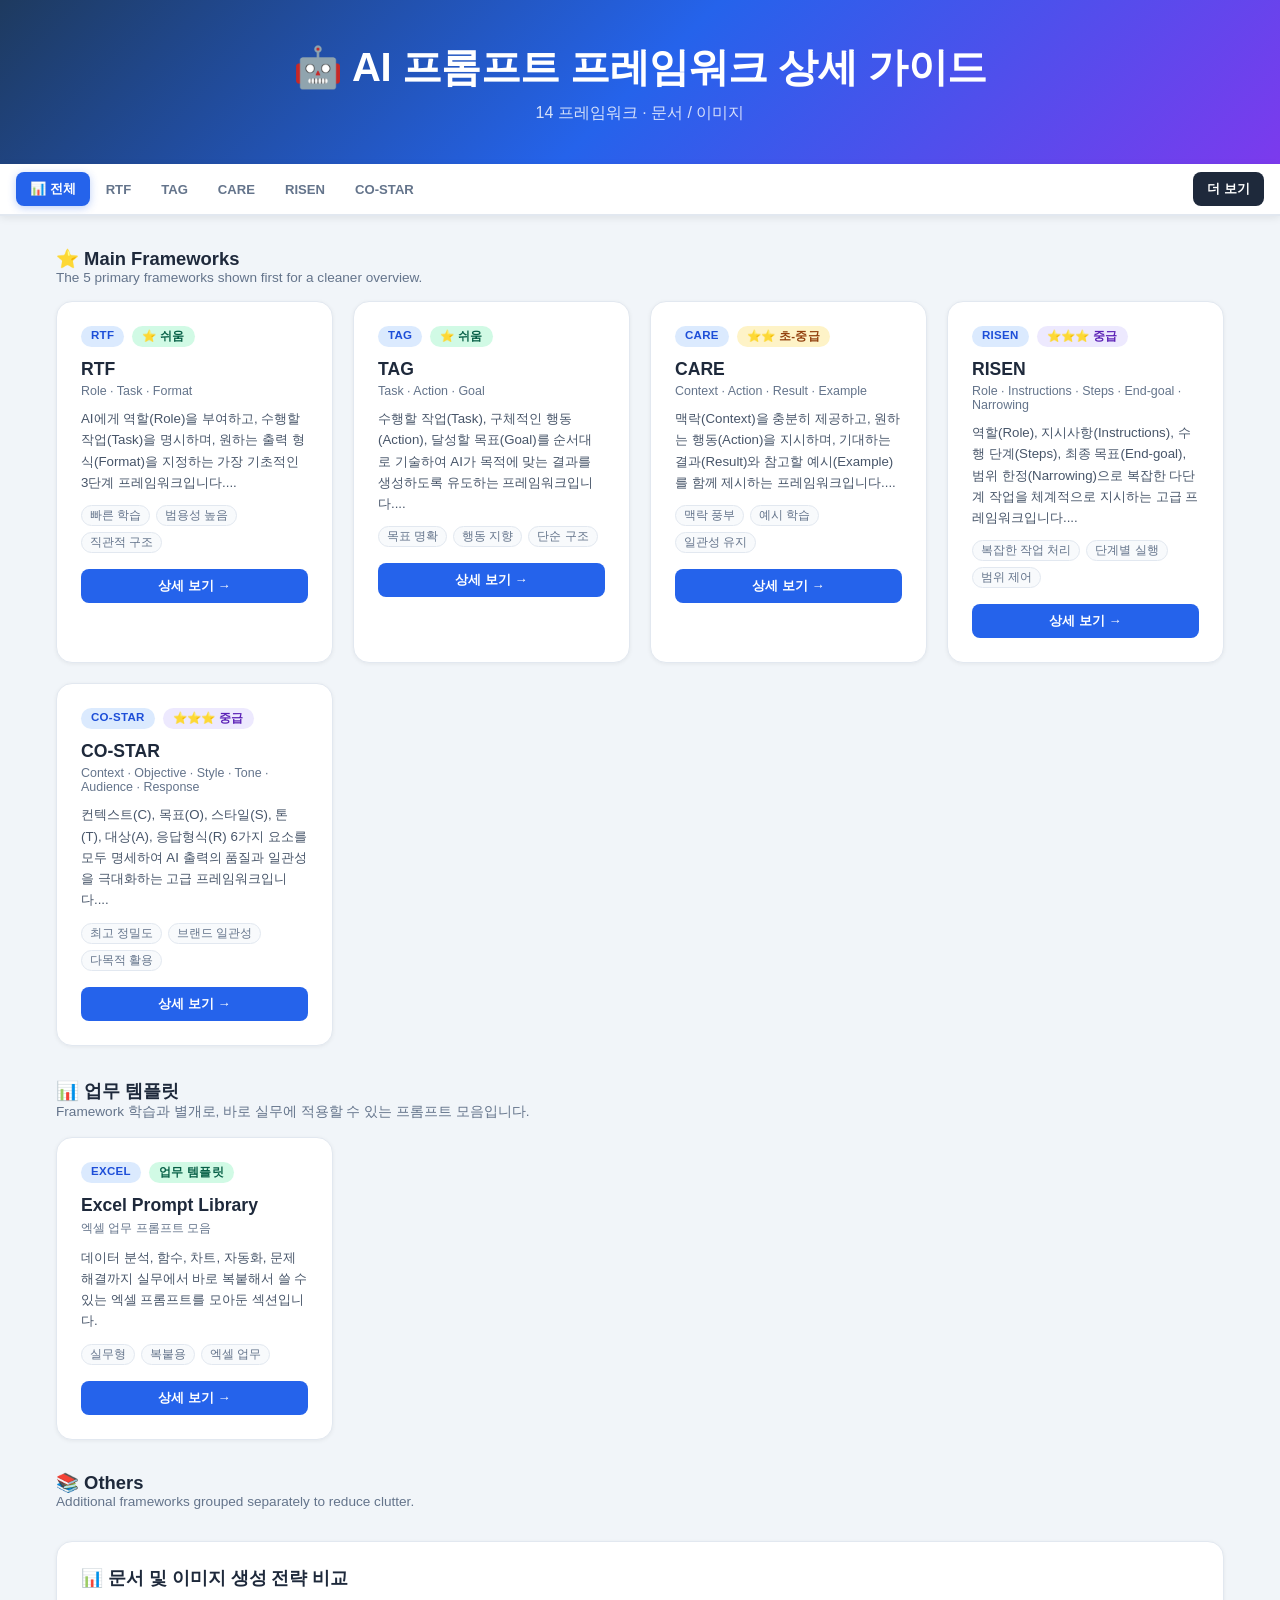
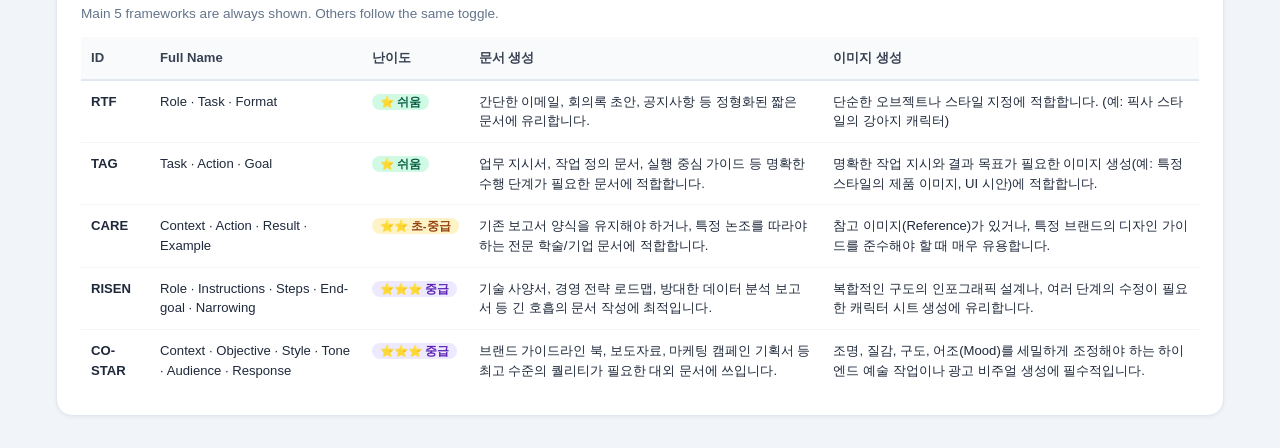
==== index.html @ 40a961da "Tried copy, didn't look good" ====
<!DOCTYPE html>
<html lang="ko">
<head>
<meta charset="UTF-8">
<meta name="viewport" content="width=device-width, initial-scale=1.0">
<title>AI Prompt Framework Guide — 14 Frameworks Complete Offline Guide</title>
<style>
*{box-sizing:border-box;margin:0;padding:0}
body{font-family:-apple-system,BlinkMacSystemFont,'Segoe UI',sans-serif;background:#f1f5f9;color:#1e293b;min-height:100vh}
.header{background:linear-gradient(135deg,#1e3a5f 0%,#2563eb 50%,#7c3aed 100%);color:#fff;padding:40px 24px;text-align:center}
.header h1{font-size:clamp(1.5rem,4vw,2.5rem);font-weight:800;letter-spacing:-0.5px}
.header p{color:rgba(255,255,255,0.8);margin-top:8px;font-size:1rem}
.nav{background:#fff;border-bottom:2px solid #e2e8f0;padding:0 16px;overflow-x:auto;white-space:nowrap;position:sticky;top:0;z-index:100;box-shadow:0 2px 8px rgba(0,0,0,0.08)}
.nav::-webkit-scrollbar{height:4px}.nav::-webkit-scrollbar-track{background:#f1f5f9}.nav::-webkit-scrollbar-thumb{background:#cbd5e1;border-radius:2px}
.nav-inner{
  display:flex;
  align-items:center;
  justify-content:space-between;
  gap:12px;
  padding:8px 0;
  min-width:max-content;
}

.nav-tabs-left{
  display:inline-flex;
  gap:2px;
  align-items:center;
}

.nav-toggle-btn{
  padding:8px 14px;
  border:none;
  background:#1e293b;
  color:#fff;
  border-radius:8px;
  font-size:0.82rem;
  font-weight:700;
  cursor:pointer;
  transition:all 0.2s;
  white-space:nowrap;
  flex-shrink:0;
}

.nav-toggle-btn:hover{
  background:#334155;
}
.tab-btn{padding:8px 14px;border:none;background:none;cursor:pointer;font-size:0.82rem;font-weight:600;color:#64748b;border-radius:8px;transition:all 0.2s;white-space:nowrap}
.tab-btn:hover{background:#f1f5f9;color:#1e293b}
.tab-btn.active{background:#2563eb;color:#fff;box-shadow:0 2px 8px rgba(37,99,235,0.3)}
.main{max-width:1200px;margin:0 auto;padding:32px 16px}

/* Overview Grid */
.overview-grid{display:grid;grid-template-columns:repeat(auto-fill,minmax(260px,1fr));gap:20px}
.fw-card{background:#fff;border-radius:16px;padding:24px;box-shadow:0 1px 4px rgba(0,0,0,0.06);border:1px solid #e2e8f0;transition:all 0.2s}
.fw-card:hover{transform:translateY(-3px);box-shadow:0 8px 24px rgba(0,0,0,0.12);border-color:#2563eb}
.fw-card .badge-row{display:flex;gap:8px;margin-bottom:12px;flex-wrap:wrap}
.badge{padding:3px 10px;border-radius:20px;font-size:0.72rem;font-weight:700;letter-spacing:0.3px}
.badge-id{background:#dbeafe;color:#1d4ed8}
.badge-easy{background:#d1fae5;color:#065f46}
.badge-medium{background:#fef3c7;color:#92400e}
.badge-intermediate{background:#ede9fe;color:#5b21b6}
.badge-advanced{background:#fee2e2;color:#991b1b}
.fw-card h3{font-size:1.1rem;font-weight:700;color:#1e293b;margin-bottom:4px}
.fw-card .fullname{font-size:0.78rem;color:#64748b;margin-bottom:10px}
.fw-card p{font-size:0.83rem;color:#475569;line-height:1.6}
.fw-card .strengths{display:flex;gap:6px;flex-wrap:wrap;margin-top:12px}
.strength-tag{padding:2px 8px;background:#f8fafc;border:1px solid #e2e8f0;border-radius:12px;font-size:0.72rem;color:#64748b}
.fw-card .view-btn{margin-top:16px;width:100%;padding:8px;background:#2563eb;color:#fff;border:none;border-radius:8px;font-weight:600;font-size:0.82rem;cursor:pointer;transition:background 0.2s}
.fw-card .view-btn:hover{background:#1d4ed8}


.content-section{display:none}
.content-section.visible{display:block;animation:fadeIn 0.3s ease}
@keyframes fadeIn{from{opacity:0;transform:translateY(8px)}to{opacity:1;transform:translateY(0)}}

.card-grid{display:grid;grid-template-columns:1fr 1fr;gap:20px}
@media(max-width:700px){.card-grid{grid-template-columns:1fr}}

.content-card{background:#fff;border-radius:14px;padding:24px;box-shadow:0 1px 4px rgba(0,0,0,0.06);border:1px solid #e2e8f0}
.content-card h4{font-size:0.78rem;font-weight:700;text-transform:uppercase;letter-spacing:0.8px;color:#94a3b8;margin-bottom:12px}
.prompt-box{background:#0f172a;color:#e2e8f0;border-radius:10px;padding:16px;font-family:'Courier New',monospace;font-size:0.8rem;line-height:1.7;white-space:pre-wrap;word-break:break-word}
.result-box{background:#f8fafc;border:1px solid #e2e8f0;border-radius:10px;padding:16px;font-size:0.85rem;line-height:1.7;color:#475569;white-space:pre-wrap;word-break:break-word;min-height:120px}
.img-wrap{border-radius:12px;overflow:hidden;background:#f1f5f9;border:1px solid #e2e8f0}
.img-wrap img{width:100%;height:280px;object-fit:cover;display:block}
.img-desc{padding:14px;background:#faf5ff;border-top:1px solid #ede9fe;font-size:0.82rem;color:#5b21b6;line-height:1.6;font-style:italic}

.back-btn{padding:10px 20px;background:#f1f5f9;border:1px solid #e2e8f0;border-radius:8px;font-weight:600;font-size:0.85rem;cursor:pointer;color:#475569;margin-bottom:20px;transition:all 0.2s}
.back-btn:hover{background:#e2e8f0;color:#1e293b}

.prompt-guide{
  margin-bottom:16px;
  display:grid;
  gap:10px;
}

.guide-item{
  border-radius:12px;
  padding:12px 14px;
  border:1px solid #e2e8f0;
  background:#f8fafc;
}

.guide-label{
  display:block;
  font-size:0.72rem;
  font-weight:800;
  letter-spacing:0.4px;
  text-transform:uppercase;
  margin-bottom:6px;
  color:#64748b;
}

.guide-text{
  font-size:0.84rem;
  line-height:1.65;
  color:#334155;
}

.guide-item.use-when{
  background:#f0fdf4;
  border-color:#bbf7d0;
}

.guide-item.use-when .guide-label{
  color:#15803d;
}

.guide-item.quick-example{
  background:#eff6ff;
  border-color:#bfdbfe;
}

.guide-item.quick-example .guide-label{
  color:#1d4ed8;
}

.quick-example-text{
  font-weight:600;
}

/* Comparison Table */
.comparison-table{background:#fff;border-radius:16px;padding:24px;box-shadow:0 1px 4px rgba(0,0,0,0.06);border:1px solid #e2e8f0;overflow-x:auto}
table{width:100%;border-collapse:collapse;font-size:0.82rem}
th{background:#f8fafc;padding:12px 10px;text-align:left;font-weight:700;color:#374151;border-bottom:2px solid #e2e8f0;white-space:nowrap}
td{padding:11px 10px;border-bottom:1px solid #f1f5f9;vertical-align:top;line-height:1.5}
tr:last-child td{border-bottom:none}
tr:hover td{background:#f8fafc}
.diff-badge{padding:2px 8px;border-radius:12px;font-size:0.72rem;font-weight:600;white-space:nowrap}

.section-block{margin-bottom:32px}
.section-head{display:flex;align-items:center;justify-content:space-between;gap:12px;margin-bottom:16px;flex-wrap:wrap}
.section-head h3{font-size:1.15rem;font-weight:800;color:#1e293b}
.section-head p{font-size:0.85rem;color:#64748b}


.collapsible{
  display:none;
}
.collapsible.visible{
  display:block;
  animation:fadeIn 0.3s ease;
}

.detail-hero{
  background:#fff;
  border:1px solid #e2e8f0;
  border-radius:20px;
  padding:28px 28px 22px;
  box-shadow:0 1px 4px rgba(0,0,0,0.06);
  margin-bottom:20px;
}

.detail-top{
  display:flex;
  align-items:flex-start;
  gap:16px;
  margin-bottom:18px;
}

.detail-icon{
  width:48px;
  height:48px;
  border-radius:14px;
  background:linear-gradient(135deg,#2563eb,#7c3aed);
  display:flex;
  align-items:center;
  justify-content:center;
  color:#fff;
  font-size:1.5rem;
  font-weight:800;
  flex-shrink:0;
}

.detail-title-wrap h2{
  font-size:1.15rem;
  font-weight:800;
  color:#0f172a;
  margin:0;
}

.detail-subtitle{
  margin-top:4px;
  color:#64748b;
  font-size:0.95rem;
}

.strategy-grid{
  display:grid;
  grid-template-columns:1fr 1fr;
  gap:22px;
}

@media (max-width: 800px){
  .strategy-grid{
    grid-template-columns:1fr;
  }
}


.strategy-switch{
  display:grid;
  grid-template-columns:1fr 1fr;
  gap:20px;
  margin-bottom:24px;
}

@media (max-width: 800px){
  .strategy-switch{
    grid-template-columns:1fr;
  }
}

.strategy-tab{
  border:none;
  border-radius:18px;
  padding:22px 24px;
  text-align:left;
  cursor:pointer;
  transition:all 0.22s ease;
  border:1px solid transparent;
  background:#fff;
  box-shadow:0 1px 4px rgba(0,0,0,0.06);
}

.strategy-tab:hover{
  transform:translateY(-2px);
  box-shadow:0 8px 24px rgba(0,0,0,0.10);
}

.strategy-tab.doc{
  background:#eff6ff;
  border-color:#bfdbfe;
}

.strategy-tab.img{
  background:#faf5ff;
  border-color:#e9d5ff;
}

.strategy-tab.active.doc{
  background:#dbeafe;
  border-color:#60a5fa;
  box-shadow:0 8px 24px rgba(37,99,235,0.18);
}

.strategy-tab.active.img{
  background:#f3e8ff;
  border-color:#c084fc;
  box-shadow:0 8px 24px rgba(124,58,237,0.18);
}

.strategy-tab-head{
  display:flex;
  align-items:center;
  gap:10px;
  font-size:1.05rem;
  font-weight:800;
  margin-bottom:8px;
}

.strategy-tab.doc .strategy-tab-head{
  color:#1d4ed8;
}

.strategy-tab.img .strategy-tab-head{
  color:#7c3aed;
}

.strategy-tab-body{
  font-size:0.92rem;
  line-height:1.7;
}

.strategy-tab.doc .strategy-tab-body{
  color:#2563eb;
}

.strategy-tab.img .strategy-tab-body{
  color:#9333ea;
}

/*excel-css*/
.excel-category-bar{
  display:flex;
  flex-wrap:wrap;
  gap:10px;
  margin-bottom:24px;
}

.excel-cat-btn{
  padding:10px 16px;
  border:1px solid #e2e8f0;
  background:#fff;
  color:#475569;
  border-radius:10px;
  font-weight:700;
  font-size:0.84rem;
  cursor:pointer;
  transition:all 0.2s;
}

.excel-cat-btn:hover{
  background:#f8fafc;
  color:#1e293b;
}

.excel-cat-btn.active{
  background:#2563eb;
  border-color:#2563eb;
  color:#fff;
  box-shadow:0 2px 8px rgba(37,99,235,0.25);
}

.excel-prompt-grid{
  display:grid;
  gap:20px;
}

.excel-prompt-card{
  background:#fff;
  border:1px solid #e2e8f0;
  border-radius:16px;
  padding:24px;
  box-shadow:0 1px 4px rgba(0,0,0,0.06);
}

.excel-prompt-head{
  margin-bottom:16px;
}

.excel-prompt-head h4{
  font-size:1rem;
  font-weight:800;
  color:#1e293b;
  margin:0;
}

/*copy*/
/* COPY BOX WRAPPER */
.copy-box {
  position: relative;
  background: #0f172a;
  color: #e2e8f0;
  border-radius: 10px;
  padding: 14px;
  margin-top: 6px;
  font-size: 13px;
  line-height: 1.5;
}

/* TEXT */
.copy-box pre {
  margin: 0;
  white-space: pre-wrap;
  word-break: break-word;
  font-family: 'Consolas', monospace;
}

/* BUTTON */
.copy-btn {
  position: absolute;
  top: 8px;
  right: 8px;
  background: transparent;
  border: none;
  cursor: pointer;
  padding: 4px;
}

/* ICON */
.copy-icon {
  width: 18px;
  height: 18px;
  fill: #94a3b8;
  transition: all 0.2s ease;
}

.copy-btn:hover .copy-icon {
  fill: #2563eb;
  transform: scale(1.1);
}
</style>
</head>
<body>

<div class="header">
  <h1>🤖 AI 프롬프트 프레임워크 상세 가이드</h1>
  <p>14 프레임워크 · 문서 / 이미지</p>
</div>

<nav class="nav">
  <div class="nav-inner" id="nav-tabs"></div>
</nav>

<main class="main" id="main-content"></main>

<script>
// ✅ COPY FUNCTION
function copyText(elementId, btn){
  const text = document.getElementById(elementId).innerText;

  navigator.clipboard.writeText(text).then(()=>{
    btn.innerHTML = '✓';

    setTimeout(()=>{
      btn.innerHTML = copyIconSVG();
    }, 1000);
  });
}

// ✅ ICON (reusable)
function copyIconSVG(){
  return `
    <svg viewBox="0 0 24 24" class="copy-icon">
      <path d="M16 1H4C2.9 1 2 1.9 2 3V15H4V3H16V1ZM19 5H8C6.9 5 6 5.9 6 7V21C6 22.1 6.9 23 8 23H19C20.1 23 21 22.1 21 21V7C21 5.9 20.1 5 19 5ZM19 21H8V7H19V21Z"/>
    </svg>
  `;
}

// ✅ COPY BOX WRAPPER (IMPORTANT)
function copyBox(id, text){
  return `
    <div class="copy-box">
      <pre id="${id}">${text}</pre>
      <button class="copy-btn" onclick="copyText('${id}', this)">
        ${copyIconSVG()}
      </button>
    </div>
  `;
}



const FW = [{
  id:"RTF",
  name:"RTF",
  fullName:"Role \u00b7 Task \u00b7 Format",
  difficulty:"easy",
  diffLabel:"\u2b50 쉬움",
  category:"\uae30\ubcf8 \uad6c\uc870\ud615",
  focus:"\uc5ed\ud560\u00b7\uc791\uc5c5\u00b7\ucd9c\ub825\ud615\uc2dd \uba85\ud655\ud654",
  strengths:["\ube60\ub978 \ud559\uc2b5", "\ubc94\uc6a9\uc131 \ub192\uc74c", "\uc9c1\uad00\uc801 \uad6c\uc870"],
  desc:"AI\uc5d0\uac8c \uc5ed\ud560(Role)\uc744 \ubd80\uc5ec\ud558\uace0, \uc218\ud589\ud560 \uc791\uc5c5(Task)\uc744 \uba85\uc2dc\ud558\uba70, \uc6d0\ud558\ub294 \ucd9c\ub825 \ud615\uc2dd(Format)\uc744 \uc9c0\uc815\ud558\ub294 \uac00\uc7a5 \uae30\ucd08\uc801\uc778 3\ub2e8\uacc4 \ud504\ub808\uc784\uc6cc\ud06c\uc785\ub2c8\ub2e4.",
  docUseWhen:"AI에게 역할, 작업, 결과 형식을 명확히 요청할 때",
  docQuickExample:"“마케팅 담당자 역할로 이 내용을 보고서 형식으로 정리해줘”",
  imgUseWhen:"이미지 스타일, 역할, 결과 형태를 명확하게 지정하고 싶을 때",
  imgQuickExample:"“광고 디자이너 역할로, 따뜻한 톤의 친환경 제품 광고 이미지를 만들어줘”",
  docPrompt:"[Role] \ub2f9\uc2e0\uc740 10\ub144 \uacbd\ub825\uc758 \uc2dc\ub2c8\uc5b4 \uce74\ud53c\ub77c\uc774\ud130\uc785\ub2c8\ub2e4.\n[Task] 20-30\ub300\ub97c \ud0c0\uac9f\uc73c\ub85c \ud55c \uce5c\ud658\uacbd \ud140\ube14\ub7ec \uad11\uace0 \uce74\ud53c\ub97c \uc791\uc131\ud558\uc138\uc694.\n[Format]\n- \ud5e4\ub4dc\ub77c\uc778: 1\uc904 (20\uc790 \uc774\ub0b4)\n- \uc11c\ube0c\uce74\ud53c: 2\uc904\n- \ud574\uc2dc\ud0dc\uadf8: 5\uac1c",
  docResult:"\ud5e4\ub4dc\ub77c\uc778: \uc9c0\uad6c\ub97c \ub2f4\uc740 \ud55c \ubaa8\uae08\n\uc11c\ube0c\uce74\ud53c: \ub9e4\uc77c \uc4f0\ub294 \ud140\ube14\ub7ec \ud558\ub098\ub85c \ud558\ub8e8 500ml\uc758 \ud50c\ub77c\uc2a4\ud2f1\uc744 \uc904\uc774\uc138\uc694. \uc791\uc740 \uc120\ud0dd\uc774 \uc9c0\uad6c\ub97c \ubc14\uafc9\ub2c8\ub2e4.\n\ud574\uc2dc\ud0dc\uadf8: #\uce5c\ud658\uacbd\ud140\ube14\ub7ec #\uc81c\ub85c\uc6e8\uc774\uc2a4\ud2b8 #\uc9c0\uc18d\uac00\ub2a5\ud55c\ub77c\uc774\ud504 #\uc5d0\ucf54\ub77c\uc774\ud504 #\uadf8\ub9b0\ucc4c\ub9b0\uc9c0",
  docCompare: "간단한 이메일, 회의록 초안, 공지사항 등 정형화된 짧은 문서에 유리합니다.",
  imgCompare: "단순한 오브젝트나 스타일 지정에 적합합니다. (예: 픽사 스타일의 강아지 캐릭터)",
  imgPromptEn:"Soft sunlight filtering through a lush green forest, a matte tumbler placed on a moss-covered rock. Background is dreamy and misty, only the tumbler in sharp focus. Editorial-style eco product photography.",
  imgPromptKo:"[Role] \uc0c1\uc5c5 \uc0ac\uc9c4 \uc804\ubb38\uac00\n[Task] \uce5c\ud658\uacbd \ud140\ube14\ub7ec \uc5d0\ub514\ud1a0\ub9ac\uc5bc \uc81c\ud488 \uc0ac\uc9c4\n[Format] 16:9 \uac00\ub85c\ud615, \uc790\uc5f0\uad11, \ubcf4\ucf00 \ubc30\uacbd",
  imgDesc:"\ubd80\ub4dc\ub7ec\uc6b4 \ud587\uc0b4\uc774 \uc2a4\uba70\ub4dc\ub294 \ucd08\ub85d \uc232\uc18d, \uc774\ub07c \ub080 \ubc14\uc704 \uc704\uc5d0 \uc62c\ub824\uc9c4 \ubb34\uad11 \ud140\ube14\ub7ec. \ubc30\uacbd\uc740 \ubabd\ud658\uc801\uc778 \uc548\uac1c\ub85c \ud750\ub9bf\ud558\uace0 \uc804\uba74 \ud140\ube14\ub7ec\ub9cc \uc120\uba85\ud558\uac8c \ucd08\uc810\uc774 \ub9de\ucdb0\uc9c4 \uc5d0\ub514\ud1a0\ub9ac\uc5bc \uac10\uc131\uc758 \uc81c\ud488 \uc0ac\uc9c4.",
  imgData:"RTF.webp"
},
{
  id:"TAG",
  name:"TAG",
  fullName:"Task \u00b7 Action \u00b7 Goal",
  difficulty:"easy",
  diffLabel:"\u2b50 쉬움",
  category:"\ubaa9\ud45c \uc9c0\ud5a5\ud615",
  focus:"\uc791\uc5c5\u00b7\ud589\ub3d9\u00b7\ubaa9\ud45c \uc5f0\uacb0",
  strengths:["\ubaa9\ud45c \uba85\ud655", "\ud589\ub3d9 \uc9c0\ud5a5", "\ub2e8\uc21c \uad6c\uc870"],
  desc:"\uc218\ud589\ud560 \uc791\uc5c5(Task), \uad6c\uccb4\uc801\uc778 \ud589\ub3d9(Action), \ub2ec\uc131\ud560 \ubaa9\ud45c(Goal)\ub97c \uc21c\uc11c\ub300\ub85c \uae30\uc220\ud558\uc5ec AI\uac00 \ubaa9\uc801\uc5d0 \ub9de\ub294 \uacb0\uacfc\ub97c \uc0dd\uc131\ud558\ub3c4\ub85d \uc720\ub3c4\ud558\ub294 \ud504\ub808\uc784\uc6cc\ud06c\uc785\ub2c8\ub2e4.",
  docUseWhen:"무엇을 해야 하는지, 어떻게 할지, 왜 하는지를 함께 전달할 때",
  docQuickExample:"“이 데이터를 분석해서 핵심 인사이트를 도출하고, 보고용으로 정리해줘”",
  imgUseWhen:"무엇을 만들지, 어떻게 표현할지, 어떤 목적의 이미지인지 명확히 할 때",
  imgQuickExample:"“제품 이미지를 제작하고, 고급스럽게 표현해서 광고용으로 사용할 수 있게 만들어줘”",
  docPrompt:"[Task] Python\uc73c\ub85c CSV \ud30c\uc77c\uc744 \uc77d\uc5b4\uc11c \uacb0\uce21\uac12\uc744 \ucc98\ub9ac\ud558\ub294 \ucf54\ub4dc\ub97c \uc791\uc131\ud558\uc138\uc694.\n[Action] pandas \ub77c\uc774\ube0c\ub7ec\ub9ac\ub97c \uc0ac\uc6a9\ud558\uc5ec \uad6c\ud604\ud558\uace0, \uac01 \ub2e8\uacc4\ub9c8\ub2e4 \uc8fc\uc11d\uc744 \ub2ec\uc544\uc8fc\uc138\uc694.\n[Goal] \ucd08\ubcf4\uc790\ub3c4 \uc774\ud574\ud560 \uc218 \uc788\ub3c4\ub85d \uba85\ud655\ud558\uace0 \uac00\ub3c5\uc131 \ub192\uc740 \ucf54\ub4dc\ub97c \uc791\uc131\ud558\ub294 \uac83\uc785\ub2c8\ub2e4.",
  docResult:"\ubaa9\ud45c \uc9c0\ud5a5\uc801\uc774\uace0 \ub2e8\uacc4\ubcc4 \ud589\ub3d9\uc774 \uba85\ud655\ud55c \uacb0\uacfc\ubb3c\uc774 \uc0dd\uc131\ub429\ub2c8\ub2e4. \uac01 \uc561\uc158\uc774 \ucd5c\uc885 \ubaa9\ud45c\uc640 \uc9c1\uc811 \uc5f0\uacb0\ub418\uc5b4 \uc77c\uad00\uc131 \uc788\ub294 \ucd9c\ub825\uc774 \ub098\uc635\ub2c8\ub2e4.",
  docCompare: "업무 지시서, 작업 정의 문서, 실행 중심 가이드 등 명확한 수행 단계가 필요한 문서에 적합합니다.",
  imgCompare: "명확한 작업 지시와 결과 목표가 필요한 이미지 생성(예: 특정 스타일의 제품 이미지, UI 시안)에 적합합니다.",
  imgPromptEn:"Isometric view of a code editor and data charts floating on purple-teal background. Code snippets, pie charts, and bar graphs hovering in mid-air representing data processing. 3D tech illustration style.",
  imgPromptKo:"[Task] \ub370\uc774\ud130 \ucc98\ub9ac \uacfc\uc815\uc744 \uc2dc\uac01\ud654\ud558\ub294 3D \ud14c\ud06c \uc77c\ub7ec\uc2a4\ud2b8 \uc0dd\uc131\n[Action] \uc544\uc774\uc18c\uba54\ud2b8\ub9ad \ubdf0, \ubcf4\ub77c-\uccad\ub85d \ubc30\uacbd, \ucf54\ub4dc\uc640 \ucc28\ud2b8 \uc694\uc18c \ubc30\uce58\n[Goal] \uac1c\ubc1c\uc790 \uce5c\ud654\uc801\uc774\uace0 \ud604\ub300\uc801\uc778 \uae30\uc220 \uac10\uc131\uc758 \uc77c\ub7ec\uc2a4\ud2b8",
  imgDesc:"\ubcf4\ub77c-\uccad\ub85d \ubc30\uacbd \uc704\uc5d0 \uc544\uc774\uc18c\uba54\ud2b8\ub9ad \uc2dc\uc810\uc73c\ub85c \ud3bc\uccd0\uc9c4 \ucf54\ub4dc \uc5d0\ub514\ud130\uc640 \ub370\uc774\ud130 \ucc28\ud2b8. \ucf54\ub4dc \uc870\uac01\uacfc \ud30c\uc774 \ucc28\ud2b8, \ub9c9\ub300 \uadf8\ub798\ud504\uac00 \uacf5\uc911\uc5d0 \ub5a0 \uc788\uc5b4 \ub370\uc774\ud130 \ucc98\ub9ac \uacfc\uc815\uc744 \uc2dc\uac01\uc801\uc73c\ub85c \ud45c\ud604\ud55c 3D \ud14c\ud06c \uc77c\ub7ec\uc2a4\ud2b8.",
  imgData:"TAG.webp"
},
{
  id:"CARE",
  name:"CARE",
  fullName:"Context \u00b7 Action \u00b7 Result \u00b7 Example",
  difficulty:"medium",
  diffLabel:"\u2b50\u2b50 초-중급",
  category:"\ub9e5\ub77d \uacb0\uacfc\ud615",
  focus:"\uc0c1\ud669 \u2192 \ud589\ub3d9 \u2192 \uae30\ub300\uacb0\uacfc \u2192 \ucc38\uace0\uc608\uc2dc",
  strengths:["\ub9e5\ub77d \ud48d\ubd80", "\uc608\uc2dc \ud559\uc2b5", "\uc77c\uad00\uc131 \uc720\uc9c0"],
  desc:"\ub9e5\ub77d(Context)\uc744 \ucda9\ubd84\ud788 \uc81c\uacf5\ud558\uace0, \uc6d0\ud558\ub294 \ud589\ub3d9(Action)\uc744 \uc9c0\uc2dc\ud558\uba70, \uae30\ub300\ud558\ub294 \uacb0\uacfc(Result)\uc640 \ucc38\uace0\ud560 \uc608\uc2dc(Example)\ub97c \ud568\uaed8 \uc81c\uc2dc\ud558\ub294 \ud504\ub808\uc784\uc6cc\ud06c\uc785\ub2c8\ub2e4.",
  docUseWhen:"배경 설명이 중요하고, 원하는 결과 예시까지 함께 전달하고 싶을 때",
  docQuickExample:"“이 프로젝트 상황을 고려해서 보고서를 작성하고, 결과 예시까지 포함해줘”",
  imgUseWhen:"배경 상황과 원하는 결과 느낌을 구체적으로 전달하고 싶을 때",
  imgQuickExample:"“신제품 출시 상황을 반영해서 이미지를 만들고, 감성적인 광고 느낌으로 표현해줘”",
  docPrompt:"[Context] \uc800\ub294 \ud604\uc7ac \uc911\uc694\ud55c \ud504\ub85c\uc81d\ud2b8\uc758 \ub9c8\uac10 \uae30\ud55c \uc5f0\uc7a5\uc744 \uc694\uccad\ud574\uc57c \ud558\ub294 \uc0c1\ud669\uc785\ub2c8\ub2e4.\n\ud504\ub85c\uc81d\ud2b8\ub294 75% \uc644\ub8cc\ub418\uc5c8\uace0, \uc608\uc0c1\uce58 \ubabb\ud55c \uae30\uc220\uc801 \uc774\uc288\uac00 \ubc1c\uc0dd\ud588\uc2b5\ub2c8\ub2e4.\n[Action] \uc0c1\uc0ac\uc5d0\uac8c \ubcf4\ub0b4\ub294 \uc815\uc911\ud558\uace0 \uc124\ub4dd\ub825 \uc788\ub294 \uc774\uba54\uc77c\uc744 \uc791\uc131\ud558\uc138\uc694.\n[Result] \uc0c1\uc0ac\uac00 3\uc77c \uc5f0\uc7a5\uc744 \uc2b9\uc778\ud558\ub3c4\ub85d \uc124\ub4dd\ud558\ub294 \uac83\uc774 \ubaa9\ud45c\uc785\ub2c8\ub2e4.\n[Example] \uc804\ubb38\uc801\uc774\uace0 \ucc45\uc784\uac10 \uc788\ub294 \uc5b4\uc870\ub85c, \ubb38\uc81c \uc6d0\uc778\uacfc \ud574\uacb0 \uacc4\ud68d\uc744 \ud3ec\ud568\ud558\uc138\uc694.",
  docResult:"\uc548\ub155\ud558\uc138\uc694 \ud300\uc7a5\ub2d8, \ud604\uc7ac \uc9c4\ud589 \uc911\uc778 [\ud504\ub85c\uc81d\ud2b8\uba85]\uacfc \uad00\ub828\ud558\uc5ec \ub9d0\uc500\ub4dc\ub9b4 \uc0ac\ud56d\uc774 \uc788\uc5b4 \uc5f0\ub77d\ub4dc\ub9bd\ub2c8\ub2e4. \ud604\uc7ac \uc804\uccb4 \uc791\uc5c5\uc758 75%\uac00 \uc644\ub8cc\ub41c \uc0c1\ud0dc\uc774\ub098, \uc608\uc0c1\uce58 \ubabb\ud55c API \uc5f0\ub3d9 \uc774\uc288\uac00 \ubc1c\uc0dd\ud558\uc5ec...",
  docCompare: "기존 보고서 양식을 유지해야 하거나, 특정 논조를 따라야 하는 전문 학술/기업 문서에 적합합니다.",
  imgCompare: "참고 이미지(Reference)가 있거나, 특정 브랜드의 디자인 가이드를 준수해야 할 때 매우 유용합니다.",
  imgPromptEn:"Professional person focused on writing an email on a laptop under warm office lighting. Background is softly blurred bokeh. Photorealistic business photography, shallow depth of field.",
  imgPromptKo:"[Context] \uc911\uc694\ud55c \uc5c5\ubb34 \uc774\uba54\uc77c\uc744 \uc791\uc131\ud558\ub294 \uc9c1\uc7a5\uc778\n[Action] \ub530\ub73b\ud55c \uc0ac\ubb34\uc2e4 \uc870\uba85, \ub178\ud2b8\ubd81\uc5d0 \uc9d1\uc911\ud558\ub294 \uc778\ubb3c\n[Result] \ubcf4\ucf00 \ubc30\uacbd\uc758 \ud3ec\ud1a0\ub9ac\uc5bc\ub9ac\uc2a4\ud2f1 \ube44\uc988\ub2c8\uc2a4 \uc0ac\uc9c4",
  imgDesc:"\ub530\ub73b\ud55c \uc0ac\ubb34\uc2e4 \uc870\uba85 \uc544\ub798 \ub178\ud2b8\ubd81 \ud654\uba74\uc5d0 \uc9d1\uc911\ud558\uba70 \uc774\uba54\uc77c\uc744 \uc791\uc131\ud558\ub294 \uc804\ubb38\uc9c1 \uc778\ubb3c. \ubc30\uacbd\uc740 \ud750\ub9bf\ud55c \ubcf4\ucf00 \ucc98\ub9ac\ub85c \uc778\ubb3c\uc5d0 \uc2dc\uc120\uc774 \uc9d1\uc911\ub418\ub294 \ud3ec\ud1a0\ub9ac\uc5bc\ub9ac\uc2a4\ud2f1 \ube44\uc988\ub2c8\uc2a4 \uc0ac\uc9c4.",
  imgData:"CARE.webp"
},
{
  id:"RISEN",
  name:"RISEN",
  fullName:"Role \u00b7 Instructions \u00b7 Steps \u00b7 End-goal \u00b7 Narrowing",
  difficulty:"intermediate",
  diffLabel:"\u2b50\u2b50\u2b50 중급",
  category:"\ub2e8\uacc4\ubcc4 \uc2e4\ud589\ud615",
  focus:"\uc5ed\ud560\u00b7\uc9c0\uc2dc\u00b7\ub2e8\uacc4\u00b7\ubaa9\ud45c\u00b7\ubc94\uc704 \ud55c\uc815",
  strengths:["\ubcf5\uc7a1\ud55c \uc791\uc5c5 \ucc98\ub9ac", "\ub2e8\uacc4\ubcc4 \uc2e4\ud589", "\ubc94\uc704 \uc81c\uc5b4"],
  desc:"\uc5ed\ud560(Role), \uc9c0\uc2dc\uc0ac\ud56d(Instructions), \uc218\ud589 \ub2e8\uacc4(Steps), \ucd5c\uc885 \ubaa9\ud45c(End-goal), \ubc94\uc704 \ud55c\uc815(Narrowing)\uc73c\ub85c \ubcf5\uc7a1\ud55c \ub2e4\ub2e8\uacc4 \uc791\uc5c5\uc744 \uccb4\uacc4\uc801\uc73c\ub85c \uc9c0\uc2dc\ud558\ub294 \uace0\uae09 \ud504\ub808\uc784\uc6cc\ud06c\uc785\ub2c8\ub2e4.",
  docUseWhen:"복잡한 업무를 단계별로 나누어 정확하게 시키고 싶을 때",
  docQuickExample:"“데이터 분석가 역할로 이 자료를 단계별로 분석하고 핵심만 요약해줘”",
  imgUseWhen:"이미지 생성 과정을 단계적으로 제어하고 결과 디테일을 높이고 싶을 때",
  imgQuickExample:"“디자이너 역할로 이미지를 단계별로 구성하고, 깔끔하고 집중도 높은 광고 이미지로 만들어줘”",
  docPrompt:"[Role] \ub2f9\uc2e0\uc740 UX \ub9ac\uc11c\uce58 \uc804\ubb38\uac00\uc785\ub2c8\ub2e4.\n[Input] \uc2e4\uc81c \uc0ac\uc6a9\uc790 \uc778\ud130\ubdf0 \ubc1c\ucdcc\ub85d\n[Steps]\n1. \ubd88\ud3b8\ud568 \ucd94\ucd9c \u2192 2. \uce74\ud14c\uace0\ub9ac \ubd84\ub958 \u2192 3. \uc6b0\uc120\uc21c\uc704 \uc815\ub82c \u2192 4. \uac1c\uc120 \ubc29\uc548 \uc81c\uc548\n[Expectation] \ud575\uc2ec \uc778\uc0ac\uc774\ud2b8 3\uac1c + \uac1c\uc120 \uc81c\uc548 3\uac1c\n[Novelty] \ud45c\uba74\uc801 \ubd88\ub9cc \ub108\uba38\uc758 \uc228\uaca8\uc9c4 \ub2c8\uc988\ub97c \ubc1c\uad74\ud558\uc138\uc694",
  docResult:"\ub2e8\uacc4\ubcc4\ub85c \uccb4\uacc4\uc801\uc778 UX \ubd84\uc11d \ubcf4\uace0\uc11c\uac00 \uc0dd\uc131\ub429\ub2c8\ub2e4. \ud45c\uba74\uc801 \ubd88\ub9cc\uc5d0\uc11c \uc228\uaca8\uc9c4 \ub2c8\uc988\uae4c\uc9c0 \ubc1c\uad74\ud558\ub294 \uae4a\uc774 \uc788\ub294 \uc778\uc0ac\uc774\ud2b8\uc640 \ud568\uaed8 \uc2e4\ud589 \uac00\ub2a5\ud55c \uac1c\uc120 \uc81c\uc548\uc774 \ud3ec\ud568\ub429\ub2c8\ub2e4.",
  docCompare: "기술 사양서, 경영 전략 로드맵, 방대한 데이터 분석 보고서 등 긴 호흡의 문서 작성에 최적입니다.",
  imgCompare: "복합적인 구도의 인포그래픽 설계나, 여러 단계의 수정이 필요한 캐릭터 시트 생성에 유리합니다.",
  imgPromptEn:"Pastel flat illustration split panel: left side shows a user frowning at a cluttered complex app interface, right side shows the same user smiling at a clean minimal interface. Emotional contrast communicating UX improvement.",
  imgPromptKo:"[Role] UX \ube44\ud3ec\uc560\ud504\ud130 \uc77c\ub7ec\uc2a4\ud2b8\ub808\uc774\ud130\n[Instructions] \ud30c\uc2a4\ud154 \ud50c\ub7ab \uc2a4\ud0c0\uc77c\ub85c \ub450 \ud328\ub110 \ub300\ube44\n[Steps] \uc88c: \ubcf5\uc7a1\ud55c \uc571\uacfc \ucc21\uadf8\ub9b0 \uc0ac\uc6a9\uc790 / \uc6b0: \ubbf8\ub2c8\uba40 UI\uc640 \uc6c3\ub294 \uc0ac\uc6a9\uc790\n[End-goal] UX \uac1c\uc120 \uba54\uc2dc\uc9c0\ub97c \uc9c1\uad00\uc801\uc73c\ub85c \uc804\ub2ec",
  imgDesc:"\ud30c\uc2a4\ud154 \ud1a4\uc758 \ud50c\ub7ab \uc77c\ub7ec\uc2a4\ud2b8. \uc88c\uce21 \ud328\ub110\uc740 \uc815\ubcf4\uac00 \ub118\uccd0 \ud750\ub974\ub294 \ubcf5\uc7a1\ud55c \uc571 \ud654\uba74\uacfc \ucc21\uadf8\ub9b0 \uc0ac\uc6a9\uc790, \uc6b0\uce21 \ud328\ub110\uc740 \uc5ec\ubc31 \uc788\ub294 \ubbf8\ub2c8\uba40 \uc778\ud130\ud398\uc774\uc2a4\uc640 \ud658\ud558\uac8c \uc6c3\ub294 \uc0ac\uc6a9\uc790. \ub450 \ud328\ub110\uc758 \uac10\uc815 \ub300\ube44\uac00 UX \uac1c\uc120\uc758 \ud575\uc2ec \uba54\uc2dc\uc9c0\ub97c \uc9c1\uad00\uc801\uc73c\ub85c \uc804\ub2ec.",
  imgData:"RISEN.webp"
},
{
  id:"CO-STAR",
  name:"CO-STAR",
  fullName:"Context \u00b7 Objective \u00b7 Style \u00b7 Tone \u00b7 Audience \u00b7 Response",
  difficulty:"intermediate",
  diffLabel:"\u2b50\u2b50\u2b50 중급",
  category:"\uc644\uc804 \uba85\uc138\ud615",
  focus:"6\uac00\uc9c0 \uc694\uc18c \uc644\uc804 \uba85\uc138\ud654",
  strengths:["\ucd5c\uace0 \uc815\ubc00\ub3c4", "\ube0c\ub79c\ub4dc \uc77c\uad00\uc131", "\ub2e4\ubaa9\uc801 \ud65c\uc6a9"],
  desc:"\ucee8\ud14d\uc2a4\ud2b8(C), \ubaa9\ud45c(O), \uc2a4\ud0c0\uc77c(S), \ud1a4(T), \ub300\uc0c1(A), \uc751\ub2f5\ud615\uc2dd(R) 6\uac00\uc9c0 \uc694\uc18c\ub97c \ubaa8\ub450 \uba85\uc138\ud558\uc5ec AI \ucd9c\ub825\uc758 \ud488\uc9c8\uacfc \uc77c\uad00\uc131\uc744 \uadf9\ub300\ud654\ud558\ub294 \uace0\uae09 \ud504\ub808\uc784\uc6cc\ud06c\uc785\ub2c8\ub2e4.",
  docUseWhen:"이메일, 보고서, 발표자료의 톤과 스타일을 정교하게 맞추고 싶을 때",
  docQuickExample:"“임원 보고용으로 전문적이고 간결한 톤으로 이 내용을 정리해줘”",
  imgUseWhen:"스타일, 톤, 대상까지 포함해서 이미지 결과를 정교하게 맞추고 싶을 때",
  imgQuickExample:"“20~30대 고객 대상, 세련되고 미니멀한 스타일로 제품 광고 이미지를 만들어줘”",
  docPrompt:"[Context] \uc6b0\ub9ac \ud68c\uc0ac\ub294 \ud300 \ud611\uc5c5 SaaS \uc194\ub8e8\uc158\uc744 B2B \uc2dc\uc7a5\uc5d0 \uc0c8\ub85c \ucd9c\uc2dc\ud569\ub2c8\ub2e4.\n[Objective] \uc2e0\uaddc \uae30\ub2a5 \uc5c5\ub370\uc774\ud2b8\ub97c \uc54c\ub9ac\ub294 \ub274\uc2a4\ub808\ud130 \uc774\uba54\uc77c\uc744 \uc791\uc131\ud558\uc138\uc694.\n[Style] \uac04\uacb0\ud558\uace0 \uc804\ubb38\uc801\uc778 \ube44\uc988\ub2c8\uc2a4 \ubb38\uccb4\n[Tone] \ub530\ub73b\ud558\uace0 \uc2e0\ub8b0\uac10 \uc788\ub294 \uc5b4\uc870\n[Audience] IT \ubd80\uc11c \uad00\ub9ac\uc790 \ubc0f \uc911\uc18c\uae30\uc5c5 \ub300\ud45c\n[Response] \uc774\uba54\uc77c \uc81c\ubaa9 + \ubcf8\ubb38 200\uc790 \uc774\ub0b4 + CTA \ubc84\ud2bc \ubb38\uad6c 1\uac1c",
  docResult:"\uc81c\ubaa9: [\uc5c5\ub370\uc774\ud2b8] \ud300 \uc0dd\uc0b0\uc131\uc744 30% \ub192\uc774\ub294 \uc0c8 \uae30\ub2a5\uc774 \ucd9c\uc2dc\ub418\uc5c8\uc2b5\ub2c8\ub2e4 | \ubcf8\ubb38: IT \uad00\ub9ac\uc790\ubd84\ub4e4\uaed8 \uc2e0\ub8b0\uac10 \uc788\ub294 \uc5b4\uc870\ub85c \ud575\uc2ec \uae30\ub2a5\uc744 \uc18c\uac1c\ud558\ub294 \uc644\uc131\ub41c \ub274\uc2a4\ub808\ud130\uac00 \uc0dd\uc131\ub429\ub2c8\ub2e4.",
  docCompare: "브랜드 가이드라인 북, 보도자료, 마케팅 캠페인 기획서 등 최고 수준의 퀄리티가 필요한 대외 문서에 쓰입니다.",
  imgCompare: "조명, 질감, 구도, 어조(Mood)를 세밀하게 조정해야 하는 하이엔드 예술 작업이나 광고 비주얼 생성에 필수적입니다.",
  imgPromptEn:"Abstract UI elements and data visualizations floating on a clean blue and white palette. 3D isometric flat design hero banner conveying B2B SaaS professionalism and trustworthiness.",
  imgPromptKo:"[Context] B2B SaaS \ud788\uc5b4\ub85c \ubc30\ub108\n[Objective] \uc804\ubb38\uc131\uacfc \uc2e0\ub8b0\uac10 \uc804\ub2ec\n[Style] 3D \uc544\uc774\uc18c\uba54\ud2b8\ub9ad \ud50c\ub7ab \ub514\uc790\uc778\n[Tone] \ud30c\ub780\uc0c9\uacfc \ud770\uc0c9\uc758 \uae54\ub054\ud55c \ud314\ub808\ud2b8",
  imgDesc:"\ud30c\ub780\uc0c9\uacfc \ud770\uc0c9\uc758 \uae54\ub054\ud55c \ud314\ub808\ud2b8 \uc704\uc5d0 \ub5a0 \uc788\ub294 \ucd94\uc0c1\uc801 UI \uc694\uc18c\ub4e4\uacfc \ub370\uc774\ud130 \uc2dc\uac01\ud654. 3D \uc544\uc774\uc18c\uba54\ud2b8\ub9ad \uac10\uc131\uc758 \ud50c\ub7ab \ub514\uc790\uc778\uc73c\ub85c B2B SaaS\uc758 \uc804\ubb38\uc131\uacfc \uc2e0\ub8b0\uac10\uc744 \ub3d9\uc2dc\uc5d0 \uc804\ub2ec\ud558\ub294 \ud788\uc5b4\ub85c \ubc30\ub108.",
  imgData:"CO-STAR.webp"
},
{
  id:"PAS",
  name:"PAS",
  fullName:"Problem \u00b7 Agitate \u00b7 Solution",
  difficulty:"easy",
  diffLabel:"\u2b50 쉬음",
  category:"\uac10\uc815 \uc124\ub4dd\ud615",
  focus:"\ubb38\uc81c \uacf5\uac10 \u2192 \uac10\uc815 \uc2ec\ud654 \u2192 \ud574\uacb0\ucc45 \uc81c\uc2dc",
  strengths:["\uac15\ud55c \uc124\ub4dd\ub825", "\uac10\uc815 \uacf5\uba85", "\ub9c8\ucf00\ud305 \ucd5c\uc801"],
  desc:"\ubb38\uc81c(Problem)\ub97c \uc81c\uc2dc\ud558\uace0, \uadf8 \ubb38\uc81c\ub97c \uac10\uc815\uc801\uc73c\ub85c \uc2ec\ud654(Agitate)\uc2dc\ud0a8 \ub4a4, \ud574\uacb0\ucc45(Solution)\uc744 \uc81c\uacf5\ud558\ub294 \ub9c8\ucf00\ud305 \uce74\ud53c\ub77c\uc774\ud305\uc5d0\uc11c \uac80\uc99d\ub41c \uc124\ub4dd \uad6c\uc870\uc785\ub2c8\ub2e4.",
  docPrompt:"[Problem] \ubc24\ub9c8\ub2e4 \uba38\ub9bf\uc18d\uc5d0 \uc313\uc778 \ud560 \uc77c\ub4e4 \ub54c\ubb38\uc5d0 \uc7a0\uc744 \ubabb \uc774\ub8e8\ub294 \uc9c1\uc7a5\uc778\uc758 \ubb38\uc81c\ub97c \ubb18\uc0ac\ud558\uc138\uc694.\n[Agitate] \uc774 \ubb38\uc81c\uac00 \uacc4\uc18d\ub420 \uacbd\uc6b0 \ub098\ud0c0\ub098\ub294 \ubd80\uc815\uc801 \uacb0\uacfc\ub97c \uac10\uc815\uc801\uc73c\ub85c \uc2ec\ud654\uc2dc\ud0a4\uc138\uc694.\n[Solution] AI \uc5c5\ubb34 \uc815\ub9ac \uc571\uc744 \ud1b5\ud574 5\ubd84 \ub9cc\uc5d0 \ud574\uacb0\ub418\ub294 \uacfc\uc815\uc744 \ud76c\ub9dd\uc801\uc73c\ub85c \uc81c\uc2dc\ud558\uc138\uc694.",
  docResult:"\ubc24 11\uc2dc, \uce68\ub300\uc5d0 \ub204\uc6e0\uc9c0\ub9cc \uba38\ub9bf\uc18d\uc740 \uc774\ubbf8 \ub0b4\uc77c\uc758 \ud68c\uc758, \ub2f5\uc7a5 \ubabb \ud55c \uc774\uba54\uc77c, \ubbf8\ub904\ub454 \ubcf4\uace0\uc11c\ub4e4\ub85c \uac00\ub4dd\ud569\ub2c8\ub2e4... (\uac10\uc815\uc801\uc73c\ub85c \uae4a\uc774 \uacf5\uac10\ud55c \ub4a4 AI \uc571 \uc194\ub8e8\uc158\uc744 \ud76c\ub9dd\uc801\uc73c\ub85c \uc81c\uc2dc)",
  docCompare: "문제 정의, 고객 Pain 강조, 해결책 제시가 필요한 마케팅 문서나 세일즈 카피에 매우 효과적입니다.",
  imgCompare: "문제 상황 → 긴장감 → 해결 이후의 대비를 보여주는 광고 이미지나 전환 중심 비주얼에 적합합니다.",
  imgPromptEn:"Split illustration: left panel shows a cold dark chaotic bedroom with stressed person awake, right panel shows the same person peacefully sleeping under warm moonlight. A glowing app screen on the nightstand symbolizes the 5-minute miracle.",
  imgPromptKo:"[Problem] \ubd88\uba74\uc99d\uc5d0 \uc2dc\ub2ec\ub9ac\ub294 \uc9c1\uc7a5\uc778\n[Agitate] \uc5b4\ub461\uace0 \ucc28\uac00\uc6b4 \ud63c\ub3c8\uc758 \uce68\uc2e4\n[Solution] \ub530\ub73b\ud55c \ub2ec\ube5b \uc544\ub798 \ud3c9\uc628\ud558\uac8c \uc7a0\ub4e0 \ubd84\ud560 \uc77c\ub7ec\uc2a4\ud2b8",
  imgDesc:"\uc67c\ucabd\uc740 \ucc28\uac11\uace0 \uc5b4\ub450\uc6b4 \uc0c9\uac10\uc758 \ud63c\ub3c8\uc2a4\ub7ec\uc6b4 \uce68\uc2e4, \uc624\ub978\ucabd\uc740 \ub530\ub73b\ud55c \ub2ec\ube5b \uc544\ub798 \ud3c9\uc628\ud558\uac8c \uc7a0\ub4e0 \uc778\ubb3c. \ud0c1\uc790 \uc704 \uc571 \ud654\uba74\ub9cc \uc740\uc740\ud558\uac8c \ube5b\ub098\uba70 '5\ubd84\uc758 \uae30\uc801'\uc744 \uc0c1\uc9d5\ud558\ub294 \uac10\uc131\uc801\uc778 \ubd84\ud560 \uc77c\ub7ec\uc2a4\ud2b8.",
  codePrompt:"[Problem] \uc0ac\uc6a9\uc790 \ub85c\uadf8\uc778 \uc2dc \uc5d0\ub7ec \uba54\uc2dc\uc9c0\uac00 \ubd88\uba85\ud655\ud558\uc5ec \uc5b4\ub5a4 \ubb38\uc81c\uc778\uc9c0 \uc54c \uc218 \uc5c6\uc2b5\ub2c8\ub2e4\n[Agitate] \uc774 \uc0c1\ud0dc\uac00 \uc9c0\uc18d\ub418\uba74 \uc0ac\uc6a9\uc790 \uc774\ud0c8\ub85c \uc774\uc5b4\uc9c0\uace0 \uace0\uac1d\uc13c\ud130 \ubb38\uc758\uac00 \uae09\uc99d\ud569\ub2c8\ub2e4\n[Solution] \uc5d0\ub7ec \ud0c0\uc785\ubcc4 \uba85\ud655\ud55c \uba54\uc2dc\uc9c0\ub97c \ubc18\ud658\ud558\ub294 \ub85c\uadf8\uc778 \ud568\uc218\ub97c \uc791\uc131\ud558\uc138\uc694",
  codeResult:"def login(username: str, password: str) -> dict:\n    \"\"\"\uba85\ud655\ud55c \uc5d0\ub7ec \uba54\uc2dc\uc9c0\ub97c \ud3ec\ud568\ud55c \ub85c\uadf8\uc778 \ud568\uc218\"\"\"\n    user = db.get_user(username)\n\n    if not user:\n        return {'success': False, 'error': 'USER_NOT_FOUND',\n                'message': '\ub4f1\ub85d\ub418\uc9c0 \uc54a\uc740 \uc774\uba54\uc77c\uc785\ub2c8\ub2e4. \ud68c\uc6d0\uac00\uc785\uc744 \uc9c4\ud589\ud574\uc8fc\uc138\uc694.'}\n\n    if not user.is_active:\n        return {'success': False, 'error': 'ACCOUNT_DISABLED',\n                'message': '\ube44\ud65c\uc131\ud654\ub41c \uacc4\uc815\uc785\ub2c8\ub2e4. \uace0\uac1d\uc13c\ud130(1234-5678)\ub85c \ubb38\uc758\ud574\uc8fc\uc138\uc694.'}\n\n    if not verify_password(password, user.hashed_password):\n        remaining = 5 - user.failed_attempts\n        return {'success': False, 'error': 'WRONG_PASSWORD',\n                'message': f'\ube44\ubc00\ubc88\ud638\uac00 \ud2c0\ub838\uc2b5\ub2c8\ub2e4. {remaining}\ud68c \ub354 \uc2e4\ud328 \uc2dc \uacc4\uc815\uc774 \uc7a0\uae41\ub2c8\ub2e4.'}\n\n    return {'success': True, 'token': generate_jwt(user.id), 'user': user.to_dict()}",
  imgData:"PAS.webp"
},
{
  id:"APE",
  name:"APE",
  fullName:"Action \u00b7 Purpose \u00b7 Expectation",
  difficulty:"medium",
  diffLabel:"\u2b50\u2b50 초-중급",
  category:"\ud589\ub3d9 \ubaa9\uc801\ud615",
  focus:"\ud589\ub3d9\u00b7\ubaa9\uc801\u00b7\uae30\ub300\uce58 \uc124\uc815",
  strengths:["\ubaa9\uc801 \uba85\ud655", "\uae30\ub300\uce58 \uc124\uc815", "\uacb0\uacfc \uc608\uce21"],
  desc:"\uc218\ud589\ud560 \ud589\ub3d9(Action), \uadf8 \ud589\ub3d9\uc758 \ubaa9\uc801(Purpose), \uae30\ub300\ud558\ub294 \uacb0\uacfc(Expectation)\ub97c \uba85\uc2dc\ud558\uc5ec AI\uac00 \uc758\ub3c4\uc5d0 \ub9de\ub294 \uacb0\uacfc\ub97c \uc0dd\uc131\ud558\ub3c4\ub85d \uc720\ub3c4\ud569\ub2c8\ub2e4.",
  docPrompt:"[Ask] \uc6b0\ub9ac \uc11c\ube44\uc2a4\uc758 \uc8fc\uc694 \uacbd\uc7c1\uc0ac 3\uacf3\uc744 \ube44\uad50 \ubd84\uc11d\ud574\uc8fc\uc138\uc694.\n[Plan] \uac00\uaca9 \uc815\ucc45, \ud575\uc2ec \uae30\ub2a5, UX/UI \ud3b8\uc758\uc131, \uace0\uac1d \uc9c0\uc6d0 \ud488\uc9c8 \uae30\uc900\uc73c\ub85c \ube44\uad50\ud45c \uc791\uc131\n[Execute] \uc704 \uacc4\ud68d\uc5d0 \ub530\ub77c \ube44\uad50\ud45c\ub97c \ub9cc\ub4e4\uace0, \uac01 \uacbd\uc7c1\uc0ac\uc758 \uac15\uc810\u00b7\uc57d\uc810\uc744 \uc694\uc57d\ud558\uc138\uc694.",
  docResult:"\uacbd\uc7c1\uc0ac \ube44\uad50 \ubd84\uc11d\ud45c\uac00 \uccb4\uacc4\uc801\uc73c\ub85c \uc0dd\uc131\ub429\ub2c8\ub2e4. \uac01 \uae30\uc900\ubcc4\ub85c \uc815\ub7c9/\uc815\uc131 \ud3c9\uac00\uac00 \ud3ec\ud568\ub418\uace0 \uac15\uc810\u00b7\uc57d\uc810 \uc694\uc57d\uc774 \uba85\ud655\ud558\uac8c \uc81c\uc2dc\ub429\ub2c8\ub2e4.",
  docCompare: "행동 유도(Call-to-Action)가 중요한 랜딩페이지, 광고 문구, 제품 소개 문서에 적합합니다.",
  imgCompare: "사용자의 행동을 유도하는 광고 배너, 클릭 유도형 이미지, 앱 UI 프로모션 이미지에 효과적입니다.",
  imgPromptEn:"Top-down view of a glowing digital chess board. A golden king piece stands taller than the surrounding silver and white pieces, symbolizing competitive advantage. Blue ambient lighting, bokeh background, luxurious and strategic atmosphere.",
  imgPromptKo:"[Action] \ub514\uc9c0\ud138 \uccb4\uc2a4\ud310 \uc704\uc5d0\uc11c \ub0b4\ub824\ub2e4\ubcf8 \uad6c\ub3c4 \uc0dd\uc131\n[Purpose] \ud669\uae08 \ud0b9\uc774 \uacbd\uc7c1 \uc6b0\uc704\ub97c \uc0c1\uc9d5\n[Expectation] \ud30c\ub780 \uc570\ube44\uc5b8\ud2b8 \uc870\uba85\uc758 \uace0\uae09\uc2a4\ub7ec\uc6b4 \uc804\ub7b5\uc801 \ubd84\uc704\uae30",
  imgDesc:"\ube5b\ub098\ub294 \ub514\uc9c0\ud138 \uccb4\uc2a4\ud310\uc744 \uc704\uc5d0\uc11c \ub0b4\ub824\ub2e4\ubcf8 \uad6c\ub3c4. \ud669\uae08\uc0c9 \ud0b9\uc774 \ub098\uba38\uc9c0 \uc740\uc0c9\u00b7\ud770\uc0c9 \ub9d0\ub4e4\ubcf4\ub2e4 \ub192\uac8c \uc19f\uc544 \uc788\uc5b4 \uacbd\uc7c1 \uc6b0\uc704\ub97c \uc0c1\uc9d5. \ud30c\ub780 \uc570\ube44\uc5b8\ud2b8 \uc870\uba85\uacfc \ubcf4\ucf00 \ubc30\uacbd\uc774 \uace0\uae09\uc2a4\ub7ec\uc6b4 \uc804\ub7b5\uc801 \ubd84\uc704\uae30\ub97c \uc5f0\ucd9c.",
  codePrompt:"[Ask] \ub300\uc6a9\ub7c9 \ub85c\uadf8 \ud30c\uc77c\uc5d0\uc11c \uc5d0\ub7ec \ud328\ud134\uc744 \ubd84\uc11d\ud558\ub294 \uc2a4\ud06c\ub9bd\ud2b8\n[Plan] \ud30c\uc77c \uc2a4\ud2b8\ub9ac\ubc0d \uc77d\uae30 \u2192 \uc815\uaddc\uc2dd\uc73c\ub85c \uc5d0\ub7ec \ub808\ubca8 \ubd84\ub958 \u2192 Counter \uc9d1\uacc4 \u2192 \uc0c1\uc704 10\uac1c \ucd9c\ub825\n[Execute] \uc704 \uacc4\ud68d\ub300\ub85c Python \uc2a4\ud06c\ub9bd\ud2b8\ub97c \uad6c\ud604\ud558\uc138\uc694",
  codeResult:"import re\nfrom collections import Counter\nfrom pathlib import Path\n\ndef analyze_log_errors(log_path: str, top_n: int = 10):\n    \"\"\"\ub300\uc6a9\ub7c9 \ub85c\uadf8 \ud30c\uc77c \uc2a4\ud2b8\ub9ac\ubc0d \ubd84\uc11d\"\"\"\n    pattern = re.compile(r'(ERROR|WARN|INFO).*?:\\s+(.+?)$', re.MULTILINE)\n    error_counter = Counter()\n\n    # \uc2a4\ud2b8\ub9ac\ubc0d \uc77d\uae30\ub85c \uba54\ubaa8\ub9ac \ud6a8\uc728 \ud655\ubcf4\n    with open(log_path, 'r', encoding='utf-8') as f:\n        for line in f:\n            match = pattern.search(line)\n            if match:\n                level, message = match.group(1), match.group(2)\n                if level == 'ERROR':\n                    # \uba54\uc2dc\uc9c0 \uc815\uaddc\ud654 (\uc22b\uc790 ID \uc81c\uac70)\n                    normalized = re.sub(r'\\d+', 'N', message[:100])\n                    error_counter[normalized] += 1\n\n    print(f\"\\n\uc0c1\uc704 {top_n}\uac1c \uc5d0\ub7ec \ud328\ud134:\")\n    for pattern_str, count in error_counter.most_common(top_n):\n        print(f\"  [{count:5d}\ud68c] {pattern_str}\")\n\nanalyze_log_errors(\"app.log\", top_n=10)",
  imgData:"APE.webp"
},
{
  id:"AIDA",
  name:"AIDA",
  fullName:"Attention \u00b7 Interest \u00b7 Desire \u00b7 Action",
  difficulty:"medium",
  diffLabel:"\u2b50\u2b50 초-중급",
  category:"\ub9c8\ucf00\ud305 \uc804\ud658\ud615",
  focus:"\uc8fc\ubaa9 \u2192 \ud765\ubbf8 \u2192 \uc695\uad6c \u2192 \ud589\ub3d9 \uc720\ub3c4",
  strengths:["\uc804\ud658\uc728 \uadf9\ub300\ud654", "\ub9c8\ucf00\ud305 \uac80\uc99d", "\uac10\uc815 \uc790\uadf9"],
  desc:"\uc8fc\ubaa9(Attention) \ud68d\ub4dd \u2192 \ud765\ubbf8(Interest) \uc720\ubc1c \u2192 \uc695\uad6c(Desire) \uc790\uadf9 \u2192 \ud589\ub3d9(Action) \uc720\ub3c4\uc758 4\ub2e8\uacc4\ub85c \uad6c\uc131\ub41c \uace0\uc804\uc801\uc778 \ub9c8\ucf00\ud305 \uae54\ub54c\uae30 \ud504\ub808\uc784\uc6cc\ud06c\uc785\ub2c8\ub2e4.",
  docPrompt:"[Attention] 30\ub300 \uc9c1\uc7a5 \uc5ec\uc131\uc758 \uc2dc\uc120\uc744 \uc989\uc2dc \uc0ac\ub85c\uc7a1\ub294 \uccab \ubb38\uc7a5\uc744 \uc791\uc131\ud558\uc138\uc694.\n[Interest] AI \ub2e4\uc774\uc5b4\ud2b8 \ucf54\uce58 \uc571\uc758 \ucc28\ubcc4\uc810\uc744 2-3\uac00\uc9c0 \uad6c\uccb4\uc801\uc73c\ub85c \uc124\uba85\ud558\uc138\uc694.\n[Desire] \uc2e4\uc81c \uc0ac\uc6a9\uc790 \ud6c4\uae30\ub97c \ubc14\ud0d5\uc73c\ub85c \uac16\uace0 \uc2f6\ub2e4\ub294 \uac10\uc815\uc744 \uc790\uadf9\ud558\uc138\uc694.\n[Action] \uc9c0\uae08 \ubc14\ub85c \ud589\ub3d9\ud558\uac8c \ub9cc\ub4dc\ub294 CTA 3\uac00\uc9c0\ub97c \uc791\uc131\ud558\uc138\uc694.",
  docResult:"\"\ub2f9\uc2e0\uc758 \uc2dd\ub2e8, \uc774\uc81c AI\uac00 \ucc45\uc784\uc9d1\ub2c8\ub2e4\" \u2014 30\ub300 \uc9c1\uc7a5 \uc5ec\uc131\uc774 \uc989\uac01 \uacf5\uac10\ud558\ub294 \ud5e4\ub4dc\ub77c\uc778\ubd80\ud130 \uc2dc\uc791\ud558\uc5ec \uc571\uc758 \ucc28\ubcc4\uc810, \ud6c4\uae30, CTA\uae4c\uc9c0 \uc644\uc131\ub41c \ub9c8\ucf00\ud305 \uce74\ud53c\uac00 \uc0dd\uc131\ub429\ub2c8\ub2e4.",
  docCompare: "광고 카피, 마케팅 콘텐츠, 세일즈 페이지 등 고객의 관심부터 구매까지 흐름이 중요한 문서에 강력합니다.",
  imgCompare: "Attention → Interest → Desire → Action 흐름을 시각적으로 표현하는 광고 이미지나 스토리형 비주얼에 적합합니다.",
  imgPromptEn:"A happy woman standing on a scale under golden lighting, surrounded by floating healthy food icons and AI app UI elements. Pink and gold color palette expressing diet success joy and futuristic AI aesthetics.",
  imgPromptKo:"[Attention] \ud669\uae08\ube5b \uc870\uba85 \uc544\ub798 \uccb4\uc911\uacc4 \uc704\uc5d0 \ud658\ud558\uac8c \uc6c3\ub294 \uc5ec\uc131\n[Interest] \uac74\uac15 \uc2dd\ud488 \uc544\uc774\ucf58\uacfc AI UI \uc694\uc18c\n[Desire] \ud551\ud06c\u00b7\uace8\ub4dc \uc0c9\uc0c1\uc758 \uc131\uacf5\uc801\uc778 \ub2e4\uc774\uc5b4\ud2b8 \uc774\ubbf8\uc9c0",
  imgDesc:"\ud669\uae08\ube5b \uc870\uba85 \uc544\ub798 \uccb4\uc911\uacc4 \uc704\uc5d0 \ud658\ud558\uac8c \uc6c3\uc73c\uba70 \uc11c \uc788\ub294 \uc5ec\uc131. \uc8fc\ubcc0\uc73c\ub85c \uac74\uac15 \uc2dd\ud488 \uc544\uc774\ucf58\uacfc AI UI \uc694\uc18c\uac00 \ub5a0 \uc788\uace0, \ud551\ud06c\u00b7\uace8\ub4dc \uc0c9\uc0c1\uc774 \uc131\uacf5\uc801\uc778 \ub2e4\uc774\uc5b4\ud2b8\uc758 \uae30\uc068\uacfc AI\uc758 \ubbf8\ub798\uc801 \uac10\uc131\uc744 \ub3d9\uc2dc\uc5d0 \ud45c\ud604.",
  codePrompt:"[Attention] \uc774\uba54\uc77c \ub9c8\ucf00\ud305 \uc790\ub3d9\ud654 \uc2dc\uc2a4\ud15c\uc774 \ud544\uc694\ud569\ub2c8\ub2e4\n[Interest] \uc0ac\uc6a9\uc790 \ud589\ub3d9 \uae30\ubc18\uc73c\ub85c \uac1c\uc778\ud654 \uc774\uba54\uc77c\uc744 \uc790\ub3d9 \ubc1c\uc1a1\ud558\ub294 \uae30\ub2a5\n[Desire] \ubc1c\uc1a1\ub960\u00b7\uc624\ud508\uc728\u00b7\ud074\ub9ad\ub960\uc744 \ucd94\uc801\ud558\ub294 A/B \ud14c\uc2a4\ud2b8 \uae30\ub2a5\uae4c\uc9c0 \ud3ec\ud568\n[Action] Python\uc73c\ub85c \uae30\ubcf8 EmailAutomation \ud074\ub798\uc2a4\ub97c \uc791\uc131\ud574\uc8fc\uc138\uc694",
  codeResult:"from dataclasses import dataclass\nfrom datetime import datetime\nimport random\n\n@dataclass\nclass EmailCampaign:\n    name: str\n    subject_a: str\n    subject_b: str\n    body_a: str\n    body_b: str\n\nclass EmailAutomation:\n    def __init__(self):\n        self.campaigns = {}\n        self.metrics = {}\n\n    def send_personalized(self, user_id: str, trigger: str, campaign: EmailCampaign):\n        \"\"\"\uc0ac\uc6a9\uc790 \ud2b8\ub9ac\uac70 \uae30\ubc18 \uac1c\uc778\ud654 \uc774\uba54\uc77c \ubc1c\uc1a1\"\"\"\n        # A/B \ud14c\uc2a4\ud2b8: 50/50 \ub79c\ub364 \ubd84\ubc30\n        variant = 'A' if random.random() < 0.5 else 'B'\n        subject = campaign.subject_a if variant == 'A' else campaign.subject_b\n\n        # \ubc1c\uc1a1 \uae30\ub85d\n        self.metrics[user_id] = {\n            'sent_at': datetime.now().isoformat(),\n            'trigger': trigger,\n            'variant': variant,\n            'opened': False,\n            'clicked': False\n        }\n        print(f\"\u2713 [{variant}] {user_id}\uc5d0\uac8c \ubc1c\uc1a1: {subject}\")\n        return variant\n\n    def get_ab_results(self, campaign_name: str) -> dict:\n        \"\"\"A/B \ud14c\uc2a4\ud2b8 \uacb0\uacfc \ubd84\uc11d\"\"\"\n        a_opens = sum(1 for m in self.metrics.values()\n                     if m['variant'] == 'A' and m['opened'])\n        b_opens = sum(1 for m in self.metrics.values()\n                     if m['variant'] == 'B' and m['opened'])\n        return {'variant_a_open_rate': a_opens, 'variant_b_open_rate': b_opens}",
  imgData:"AIDA.webp"
},
{
  id:"BAB",
  name:"BAB",
  fullName:"Before \u00b7 After \u00b7 Bridge",
  difficulty:"medium",
  diffLabel:"\u2b50\u2b50 초-중급",
  category:"\ubcc0\ud654 \uc804\ud658\ud615",
  focus:"\ud604\uc7ac\uc0c1\ud0dc \u2192 \uc774\uc0c1\uc0c1\ud0dc \u2192 \uc5f0\uacb0\uace0\ub9ac",
  strengths:["\ubcc0\ud654 \uc124\ub4dd\ub825", "\uc2a4\ud1a0\ub9ac\ud154\ub9c1", "\ube44\ud3ec\uc560\ud504\ud130 \ud6a8\uacfc"],
  desc:"\ud604\uc7ac\uc758 \ubb38\uc81c \uc0c1\ud669(Before)\uc744 \ubb18\uc0ac\ud558\uace0, \uc774\uc0c1\uc801\uc778 \ubbf8\ub798 \uc0c1\ud0dc(After)\ub97c \uadf8\ub9b0 \ub4a4, \uadf8 \ubcc0\ud654\ub97c \uac00\ub2a5\ud558\uac8c \ud558\ub294 \uc5f0\uacb0\uace0\ub9ac(Bridge)\ub97c \uc81c\uc2dc\ud558\ub294 \uc2a4\ud1a0\ub9ac\ud154\ub9c1 \uad6c\uc870\uc785\ub2c8\ub2e4.",
  docPrompt:"[Before] \ub9c8\ucf00\ud130\uac00 \ubc24\ub9c8\ub2e4 \uc218\ub3d9\uc73c\ub85c \ubcf4\uace0\uc11c\ub97c \uc791\uc131\ud558\ub294 \uace0\ud1b5\uc2a4\ub7ec\uc6b4 \uc0c1\ud669\uc744 \ubb18\uc0ac\ud558\uc138\uc694.\n[After] \uc790\ub3d9 \ubcf4\uace0\uc11c \uc0dd\uc131 \ub3c4\uad6c \ub3c4\uc785 \ud6c4 \ub2ec\ub77c\uc9c4 \uc5c5\ubb34 \ud658\uacbd\uc744 \uadf8\ub824\uc8fc\uc138\uc694.\n[Bridge] \uc774 \ubcc0\ud654\ub97c \uac00\ub2a5\ud558\uac8c \ud558\ub294 \ud575\uc2ec \uae30\ub2a5 3\uac00\uc9c0\ub97c \uc5f0\uacb0\uace0\ub9ac\ub85c \uc124\uba85\ud558\uc138\uc694.",
  docResult:"Before: \ub9e4\uc77c \ubc24 11\uc2dc\uae4c\uc9c0 \uc5d1\uc140\uacfc \uc528\ub984\ud558\uba70 \ubcf4\uace0\uc11c\ub97c \ub9cc\ub4dc\ub294 \ub9c8\ucf00\ud130. After: \uc624\ud6c4 6\uc2dc\uc5d0 \ud1f4\uadfc\ud558\uace0 \ub370\uc774\ud130\ub294 \uc790\ub3d9\uc73c\ub85c \uc815\ub9ac\ub418\ub294 \ubbf8\ub798. Bridge: \uc6d0\ud074\ub9ad \uc790\ub3d9\ud654, \uc2e4\uc2dc\uac04 \ub300\uc2dc\ubcf4\ub4dc, AI \uc778\uc0ac\uc774\ud2b8 \ucd94\ucd9c.",
  docCompare: "문제 상황과 개선된 미래 상태를 비교하는 제안서, 설득 문서, 변화 중심 메시지 전달에 효과적입니다.",
  imgCompare: "Before / After 대비가 중요한 다이어트, 제품 개선, UX 개선 이미지에 매우 적합합니다.",
  imgPromptEn:"Editorial illustration triptych: left panel shows cold exhausted office worker doing late night overtime, right panel shows warm golden hour outdoor relaxed scene, center bridge panel with connecting icons. Dramatic emotional contrast.",
  imgPromptKo:"[Before] \ucc28\uac11\uace0 \uc9c0\uce5c \uc57c\uadfc \uc7a5\uba74\n[After] \ub530\ub73b\ud55c \uace8\ub4e0\uc544\uc6cc \uc57c\uc678 \uc7a5\uba74\n[Bridge] \uac00\uc6b4\ub370 \uc5f0\uacb0 \ud328\ub110\uc758 \ubcc0\ud658 \uc544\uc774\ucf58\ub4e4",
  imgDesc:"\uc67c\ucabd \ud328\ub110\uc740 \ucc28\uac11\uace0 \uc9c0\uce5c \uc57c\uadfc \uc7a5\uba74, \uc624\ub978\ucabd\uc740 \ub530\ub73b\ud55c \uace8\ub4e0\uc544\uc6cc \uc57c\uc678 \uc7a5\uba74\uc73c\ub85c \uadf9\uc801 \ub300\ube44\ub97c \ud615\uc131. \uac00\uc6b4\ub370 \uc5f0\uacb0 \ud328\ub110\uc758 \uc544\uc774\ucf58\ub4e4\uc774 \ub450 \uc138\uacc4\ub97c \uc787\ub294 \ube0c\ub9bf\uc9c0 \uc5ed\ud560\uc744 \uc2dc\uac01\uc801\uc73c\ub85c \ud45c\ud604\ud55c \uc5d0\ub514\ud1a0\ub9ac\uc5bc \uc77c\ub7ec\uc2a4\ud2b8.",
  codePrompt:"[Before] \uc911\ucca9\ub41c for\ubb38\uc73c\ub85c O(n\u00b2) \ubcf5\uc7a1\ub3c4\ub97c \uac00\uc9c4 \ube44\ud6a8\uc728\uc801\uc778 \ub450 \ubc30\uc5f4 \uad50\uc9d1\ud569 \ucf54\ub4dc\n[After] \ud574\uc2dc\uc14b\uc744 \ud65c\uc6a9\ud558\uc5ec O(n)\uc73c\ub85c \ucd5c\uc801\ud654\ub41c \ucf54\ub4dc\n[Bridge] \uc65c set()\uc774 \ube60\ub978\uc9c0 \uc6d0\ub9ac\ub97c \uc8fc\uc11d\uc73c\ub85c \uc124\uba85\ud558\uba74\uc11c \ub9ac\ud329\ud130\ub9c1\ud558\uc138\uc694",
  codeResult:"# BEFORE: O(n\u00b2) \ube44\ud6a8\uc728\uc801\uc778 \ucf54\ub4dc\ndef intersection_slow(arr1, arr2):\n    result = []\n    for item in arr1:          # O(n)\n        if item in arr2:       # O(n) - \ub9ac\uc2a4\ud2b8 \uc120\ud615 \ud0d0\uc0c9\n            result.append(item)\n    return result  # \ucd1d O(n\u00b2)\n\n# BRIDGE: set\uc740 \ud574\uc2dc \ud14c\uc774\ube14 \uae30\ubc18 \u2192 \ud0d0\uc0c9\uc774 O(1)\n# \ub9ac\uc2a4\ud2b8\uc758 'in' \uc5f0\uc0b0: O(n) vs \uc138\ud2b8\uc758 'in' \uc5f0\uc0b0: O(1)\n\n# AFTER: O(n) \ucd5c\uc801\ud654\ub41c \ucf54\ub4dc\ndef intersection_fast(arr1, arr2):\n    \"\"\"\ud574\uc2dc\uc14b\uc744 \ud65c\uc6a9\ud55c O(n) \uad50\uc9d1\ud569\"\"\"\n    set2 = set(arr2)           # O(n) \ud574\uc2dc \ud14c\uc774\ube14 \uc0dd\uc131\n    return [x for x in arr1 if x in set2]  # O(n) \u00d7 O(1) = O(n)\n\n# \uc131\ub2a5 \ube44\uad50\nimport time\nlarge1 = list(range(10000))\nlarge2 = list(range(5000, 15000))\n\nstart = time.time(); intersection_slow(large1, large2); slow_time = time.time() - start\nstart = time.time(); intersection_fast(large1, large2); fast_time = time.time() - start\nprint(f\"\ub290\ub9b0 \ubc29\ubc95: {slow_time:.4f}s | \ube60\ub978 \ubc29\ubc95: {fast_time:.4f}s | \uc18d\ub3c4 \ud5a5\uc0c1: {slow_time/fast_time:.1f}x\")",
  imgData:"BAB.webp"
},
{
  id:"STAR",
  name:"STAR",
  fullName:"Situation \u00b7 Task \u00b7 Action \u00b7 Result",
  difficulty:"medium",
  diffLabel:"\u2b50\u2b50 초-중급",
  category:"\uc0c1\ud669 \uacb0\uacfc\ud615",
  focus:"\uc0c1\ud669\u2192\uacfc\uc81c\u2192\ud589\ub3d9\u2192\uacb0\uacfc \uc11c\uc220",
  strengths:["\uad6c\uc870\uc801 \uc11c\uc220", "\uc131\uacfc \uc911\uc2ec", "\uba74\uc811\u00b7\ubcf4\uace0\uc11c \ud65c\uc6a9"],
  desc:"\uc0c1\ud669(Situation) \uc124\uba85 \u2192 \uacfc\uc81c(Task) \uc815\uc758 \u2192 \uad6c\uccb4\uc801 \ud589\ub3d9(Action) \u2192 \uacb0\uacfc(Result) \uc81c\uc2dc\uc758 \uad6c\uc870\ub85c, \uc131\uacfc \uc911\uc2ec\uc758 \uc11c\uc220\uc774 \ud544\uc694\ud55c \ubaa8\ub4e0 \uc0c1\ud669\uc5d0 \ud65c\uc6a9 \uac00\ub2a5\ud569\ub2c8\ub2e4.",
  docPrompt:"[Situation] \uc6b0\ub9ac \uc11c\ube44\uc2a4\uc758 \uc6d4\uac04 \uc774\ud0c8\ub960\uc774 \uc9c0\ub09c \ubd84\uae30 \ub300\ube44 20% \uc0c1\uc2b9\ud55c \uc0c1\ud669\uc785\ub2c8\ub2e4.\n[Task] \uc774\ud0c8\ub960\uc744 \ub2e4\uc2dc 10% \uc774\ud558\ub85c \ub0ae\ucd94\ub294 \ub9ac\ud150\uc158 \uac1c\uc120 \uacc4\ud68d\uc744 \uc218\ub9bd\ud558\uc138\uc694.\n[Action] \uc989\uc2dc \uc2e4\ud589 \uac00\ub2a5\ud55c \uad6c\uccb4\uc801\uc778 5\uac00\uc9c0 \uc561\uc158\uc744 \uc81c\uc548\ud558\uc138\uc694.\n[Result] \uac01 \uc561\uc158\uc758 \uc608\uc0c1 \ud6a8\uacfc\ub97c \uc218\uce58\ub85c \uc81c\uc2dc\ud558\uc138\uc694.",
  docResult:"Situation \ubd84\uc11d \u2192 Task \ubaa9\ud45c \uc124\uc815 \u2192 5\uac00\uc9c0 \uad6c\uccb4 \uc561\uc158 \ud50c\ub79c \u2192 \uac01 \uc561\uc158\ubcc4 \uc608\uc0c1 KPI \uc218\uce58\uac00 \ud3ec\ud568\ub41c \uccb4\uacc4\uc801\uc778 \ub9ac\ud150\uc158 \uc804\ub7b5 \ubcf4\uace0\uc11c\uac00 \uc0dd\uc131\ub429\ub2c8\ub2e4.",
  docCompare: "경험 기반 답변, 사례 중심 보고서, 인터뷰 답변 등 구조화된 스토리 전달에 적합합니다.",
  imgCompare: "상황 → 행동 → 결과 흐름을 보여주는 인포그래픽, 케이스 스터디 시각화에 유용합니다.",
  imgPromptEn:"Tense crisis response meeting scene. Whiteboard covered in action plans and sticky notes. In the background a crashing red graph with a small green recovery arrow hinting at hope. Cold dramatic cinematic lighting.",
  imgPromptKo:"[Situation] \uc704\uae30 \ub300\uc751 \ud68c\uc758 \uc7a5\uba74\n[Task] \ud654\uc774\ud2b8\ubcf4\ub4dc\uc758 \ub300\ucc45\uacfc \ud3ec\uc2a4\ud2b8\uc787\n[Action] \ub099\ud558\ud558\ub294 \ube68\uac04 \uadf8\ub798\ud504\uc640 \uc791\uc740 \ub179\uc0c9 \ubc18\ub4f1 \ud654\uc0b4\ud45c\n[Result] \ucc28\uac11\uace0 \uadf9\uc801\uc778 \uc2dc\ub124\ub9c8\ud2f1 \uc870\uba85",
  imgDesc:"\uae34\uc7a5\uac10 \ub118\uce58\ub294 \uc704\uae30 \ub300\uc751 \ud68c\uc758 \uc7a5\uba74. \ud654\uc774\ud2b8\ubcf4\ub4dc\uc5d0 \ube7c\uace1\ud55c \ub300\ucc45\uacfc \ud3ec\uc2a4\ud2b8\uc787, \ubc30\uacbd\uc758 \ub099\ud558\ud558\ub294 \ube68\uac04 \uadf8\ub798\ud504 \uc606\uc73c\ub85c \uc791\uc740 \ub179\uc0c9 \ubc18\ub4f1 \ud654\uc0b4\ud45c\uac00 \ud76c\ub9dd\uc744 \uc554\uc2dc. \ucc28\uac11\uace0 \uadf9\uc801\uc778 \uc870\uba85\uc774 \uae34\ubc15\ud568\uc744 \uace0\uc870\uc2dc\ud0a4\ub294 \uc2dc\ub124\ub9c8\ud2f1 \ube44\uc988\ub2c8\uc2a4 \uc0ac\uc9c4.",
  codePrompt:"[Situation] \ud504\ub85c\ub355\uc158 \uc11c\ubc84\uac00 24\uc2dc\uac04\ub9c8\ub2e4 OOM\uc73c\ub85c \uc7ac\uc2dc\uc791\ub429\ub2c8\ub2e4\n[Task] \uba54\ubaa8\ub9ac \ub204\uc218 \uc6d0\uc778\uc744 \ucc3e\uace0 \uc218\uc815\ud558\ub294 \ucf54\ub4dc\ub97c \uc791\uc131\ud558\uc138\uc694\n[Action] tracemalloc\uc73c\ub85c \ub204\uc218 \uc9c0\uc810\uc744 \ud504\ub85c\ud30c\uc77c\ub9c1\ud55c \ub4a4 \uc218\uc815\ud558\uc138\uc694\n[Result] \uba54\ubaa8\ub9ac \uc0ac\uc6a9\ub7c9 \uc548\uc815\ud654 \ubc0f 30\ubd84 \uac04\uaca9 \ubaa8\ub2c8\ud130\ub9c1 \ucd94\uac00",
  codeResult:"import tracemalloc\nimport time\nfrom collections import defaultdict\n\n# SITUATION: \uba54\ubaa8\ub9ac \ub204\uc218 \ud0d0\uc9c0 \ubc0f \uc218\uc815\n\n# \ub204\uc218\uac00 \uc788\ub294 \ucf54\ub4dc (\uc804\uc5ed \uce90\uc2dc\uac00 \ubb34\ud55c \uc99d\uac00)\n_cache = {}  # \ubb38\uc81c: \ub9cc\ub8cc \uc5c6\ub294 \ubb34\ud55c \uce90\uc2dc\n\ndef get_data_leak(key):\n    if key not in _cache:\n        _cache[key] = expensive_operation(key)  # \uba54\ubaa8\ub9ac \ub204\uc218!\n    return _cache[key]\n\n# ACTION: tracemalloc\uc73c\ub85c \ud504\ub85c\ud30c\uc77c\ub9c1\ntracemalloc.start()\nsnapshot1 = tracemalloc.take_snapshot()\n\n# \uc218\uc815\ub41c \ucf54\ub4dc: LRU \uce90\uc2dc \uc0ac\uc6a9\nfrom functools import lru_cache\n\n@lru_cache(maxsize=1000)  # \ucd5c\ub300 1000\uac1c\ub9cc \uc720\uc9c0\ndef get_data_fixed(key):\n    return expensive_operation(key)\n\nsnapshot2 = tracemalloc.take_snapshot()\nstats = snapshot2.compare_to(snapshot1, 'lineno')\nprint(\"\uba54\ubaa8\ub9ac \uc99d\uac00 Top 3:\")\nfor stat in stats[:3]:\n    print(f\"  {stat}\")",
  imgData:"STAR.webp"
},
{
  id:"GROW",
  name:"GROW",
  fullName:"Goal \u00b7 Reality \u00b7 Options \u00b7 Way Forward",
  difficulty:"intermediate",
  diffLabel:"\u2b50\u2b50\u2b50 중급",
  category:"\ucf54\uce6d \uc131\uc7a5\ud615",
  focus:"\ubaa9\ud45c\u2192\ud604\uc2e4\u2192\uc120\ud0dd\uc9c0\u2192\uc2e4\ud589\uacc4\ud68d",
  strengths:["\uc804\ub7b5\uc801 \uc0ac\uace0", "\uc2e4\ud589 \uacc4\ud68d", "\ucf54\uce6d \ud65c\uc6a9"],
  desc:"\ubaa9\ud45c(Goal) \uc124\uc815 \u2192 \ud604\uc2e4(Reality) \ud30c\uc545 \u2192 \uc120\ud0dd\uc9c0(Options) \ud0d0\uc0c9 \u2192 \uc2e4\ud589 \ubc29\ud5a5(Way Forward) \uacb0\uc815\uc758 \ucf54\uce6d \ubaa8\ub378\ub85c, \uc804\ub7b5\uc801 \uc758\uc0ac\uacb0\uc815\uacfc \ubb38\uc81c \ud574\uacb0\uc5d0 \ud2b9\ud654\ub429\ub2c8\ub2e4.",
  docPrompt:"[Goal] 6\uac1c\uc6d4 \ub0b4\uc5d0 \ud604\uc7ac \uc5f0\ubd09 \ub300\ube44 30% \uc778\uc0c1\uc744 \ub2ec\uc131\ud558\uace0 \uc2f6\uc2b5\ub2c8\ub2e4.\n[Reality] 3\ub144\ucc28 \ubc31\uc5d4\ub4dc \uac1c\ubc1c\uc790, Spring Boot/Java \uc804\ubb38, \ud604\uc7ac \uc5f0\ubd09 4,200\ub9cc\uc6d0\n[Options] \uc774 \ubaa9\ud45c\ub97c \ub2ec\uc131\ud558\uae30 \uc704\ud55c 5\uac00\uc9c0 \uc804\ub7b5\uc801 \uc635\uc158\uc744 \uc81c\uc2dc\ud558\uc138\uc694.\n[Will] \uac00\uc7a5 \ud604\uc2e4\uc801\uc778 2\uac00\uc9c0\ub97c \uc120\ud0dd\ud558\uace0, 6\uac1c\uc6d4 \uc8fc\uac04 \ub85c\ub4dc\ub9f5\uc744 \uc791\uc131\ud558\uc138\uc694.",
  docResult:"\ud604\uc2e4 \uae30\ubc18 5\uac00\uc9c0 \uc804\ub7b5 \uc635\uc158(\uc774\uc9c1, \uc2a4\ud0ac\uc5c5, \uc0ac\uc774\ub4dc \ud504\ub85c\uc81d\ud2b8 \ub4f1)\uacfc \ud568\uaed8 \uc120\ud0dd\ub41c 2\uac00\uc9c0 \uc804\ub7b5\uc5d0 \ub300\ud55c \uc8fc\ucc28\ubcc4 \uad6c\uccb4\uc801 \uc2e4\ud589 \ub85c\ub4dc\ub9f5\uc774 \uc0dd\uc131\ub429\ub2c8\ub2e4.",
  docCompare: "목표 설정, 코칭 문서, 성과 관리, 자기계발 계획서 작성에 적합합니다.",
  imgCompare: "목표 → 현재 상태 → 선택지 → 실행 과정을 시각화하는 성장/코칭 다이어그램에 적합합니다.",
  imgPromptEn:"A developer standing at a mountain trail fork. Multiple paths visible but one glowing golden path leads toward a sunrise on the horizon symbolizing the best choice. Teal and gold palette isometric illustration of a growth journey.",
  imgPromptKo:"[Goal] \ucd5c\uc120\uc758 \uc120\ud0dd\uc744 \uc0c1\uc9d5\ud558\ub294 \ud669\uae08\ube5b \uae38\n[Reality] \uc0b0\uae30\uc2ad\uc758 \uac08\ub9bc\uae38 \uc55e\uc5d0 \uc120 \uac1c\ubc1c\uc790\n[Options] \uc5ec\ub7ec \uacbd\ub85c\uac00 \ubcf4\uc774\ub294 \uc544\uc774\uc18c\uba54\ud2b8\ub9ad \uc77c\ub7ec\uc2a4\ud2b8\n[Way Forward] \uc77c\ucd9c \ubc29\ud5a5\uc73c\ub85c \uc774\uc5b4\uc9c0\ub294 \uc131\uc7a5\uc758 \uc5ec\uc815",
  imgDesc:"\uc0b0\uae30\uc2ad\uc5d0\uc11c \uac08\ub9bc\uae38 \uc55e\uc5d0 \uc120 \uac1c\ubc1c\uc790. \uc5ec\ub7ec \uacbd\ub85c \uc911 \ud669\uae08\ube5b\uc73c\ub85c \uac15\uc870\ub41c \ud558\ub098\uc758 \uae38\uc774 \uc77c\ucd9c \ubc29\ud5a5\uc73c\ub85c \uc774\uc5b4\uc9c0\uba70 \ucd5c\uc120\uc758 \uc120\ud0dd\uc744 \uc0c1\uc9d5. \uccad\ub85d-\uace8\ub4dc \ud314\ub808\ud2b8\uc758 \uc544\uc774\uc18c\uba54\ud2b8\ub9ad \uc77c\ub7ec\uc2a4\ud2b8\uac00 \uc131\uc7a5 \uc5ec\uc815\uc744 \ud76c\ub9dd\uc801\uc73c\ub85c \ud45c\ud604.",
  codePrompt:"[Goal] \ub808\uac70\uc2dc \ubaa8\ub180\ub9ac\uc2dd Django \uc571\uc744 \ub9c8\uc774\ud06c\ub85c\uc11c\ube44\uc2a4\ub85c \uc804\ud658\n[Reality] 10\ub9cc \uc904 \uaddc\ubaa8, \ud14c\uc2a4\ud2b8 \ucee4\ubc84\ub9ac\uc9c0 20%, \ub2e8\uc77c PostgreSQL DB\n[Options] \uac00\ub2a5\ud55c \ub9c8\uc774\uadf8\ub808\uc774\uc158 \uc804\ub7b5 5\uac00\uc9c0\ub97c \uc7a5\ub2e8\uc810\uacfc \ud568\uaed8 \uc81c\uc2dc\ud558\uc138\uc694\n[Will] Strangler Fig \ud328\ud134\uc744 \uc120\ud0dd, \uccab \ubc88\uc9f8 \uc11c\ube44\uc2a4(\uc778\uc99d) \ubd84\ub9ac \ucf54\ub4dc\ub97c \uc791\uc131\ud558\uc138\uc694",
  codeResult:"# GROW \ud504\ub808\uc784\uc6cc\ud06c \uc801\uc6a9: \ub9c8\uc774\ud06c\ub85c\uc11c\ube44\uc2a4 \ub9c8\uc774\uadf8\ub808\uc774\uc158\n# \uc804\ub7b5: Strangler Fig \ud328\ud134\uc73c\ub85c \uc778\uc99d \uc11c\ube44\uc2a4 \ubd84\ub9ac\n\n# \uc0c8\ub85c\uc6b4 \ub3c5\ub9bd \uc778\uc99d \ub9c8\uc774\ud06c\ub85c\uc11c\ube44\uc2a4 (FastAPI)\nfrom fastapi import FastAPI\nimport httpx\n\nauth_service = FastAPI(title=\"Auth Microservice\")\n\n@auth_service.post(\"/auth/login\")\nasync def microservice_login(credentials: dict):\n    \"\"\"\uae30\uc874 Django \ub85c\uc9c1\uc5d0\uc11c \ubd84\ub9ac\ub41c \ub3c5\ub9bd \uc778\uc99d \uc11c\ube44\uc2a4\"\"\"\n    # \uc778\uc99d \ub85c\uc9c1 (\uae30\uc874 Django\uc5d0\uc11c \uc774\uad00)\n    user = await verify_credentials(credentials)\n    token = generate_jwt(user['id'])\n    return {\"token\": token, \"user_id\": user['id']}\n\n# Django \uc571\uc5d0\uc11c \uc0c8 \uc11c\ube44\uc2a4\ub85c \ub77c\uc6b0\ud305 (Strangler Fig)\nclass AuthServiceProxy:\n    \"\"\"\uc810\uc9c4\uc801 \ub9c8\uc774\uadf8\ub808\uc774\uc158: \uc0c8 \uc11c\ube44\uc2a4\ub85c \ud2b8\ub798\ud53d \uc804\ud658\"\"\"\n    AUTH_SERVICE_URL = \"http://auth-service:8001\"\n\n    async def login(self, username: str, password: str) -> dict:\n        async with httpx.AsyncClient() as client:\n            response = await client.post(\n                f\"{self.AUTH_SERVICE_URL}/auth/login\",\n                json={\"username\": username, \"password\": password},\n                timeout=5.0\n            )\n        return response.json()\n\n# \ub9c8\uc774\uadf8\ub808\uc774\uc158 \uc644\ub8cc \ud6c4 Django \uc778\uc99d \ubdf0\ub97c \ud504\ub85d\uc2dc\ub85c \uad50\uccb4\nauth_proxy = AuthServiceProxy()",
  imgData:"GROW.webp"
},
{
  id:"PREP",
  name:"PREP",
  fullName:"Point \u00b7 Reason \u00b7 Example \u00b7 Point",
  difficulty:"intermediate",
  diffLabel:"\u2b50\u2b50\u2b50 중급",
  category:"\ub17c\uc99d \uad6c\uc870\ud615",
  focus:"\uc8fc\uc7a5\u2192\uadfc\uac70\u2192\uc0ac\ub840\u2192\uc7ac\uac15\uc870",
  strengths:["\ub17c\ub9ac\uc801 \uc124\ub4dd", "\uad6c\uc870\uc801 \uae00\uc4f0\uae30", "\ubc1c\ud45c\u00b7\ubcf4\uace0\uc11c \ud65c\uc6a9"],
  desc:"\ud575\uc2ec \uc8fc\uc7a5(Point) \u2192 \uc774\uc720/\uadfc\uac70(Reason) \u2192 \uad6c\uccb4\uc801 \uc0ac\ub840(Example) \u2192 \ud575\uc2ec \uc7ac\uac15\uc870(Point)\uc758 \uc21c\ud658 \uad6c\uc870\ub85c \ub17c\ub9ac\uc801\uc774\uace0 \uc124\ub4dd\ub825 \uc788\ub294 \uae00\uc4f0\uae30\ub97c \uc720\ub3c4\ud569\ub2c8\ub2e4.",
  docPrompt:"[Point] AI \ub3c4\uc785\uc774 \uac1c\ubc1c\ud300 \uc0dd\uc0b0\uc131\uc744 \ud5a5\uc0c1\uc2dc\ud0a8\ub2e4\ub294 \uc8fc\uc7a5\uc744 \ud3bc\uce58\uc138\uc694.\n[Reason] \uc774 \uc8fc\uc7a5\uc744 \ub4b7\ubc1b\uce68\ud558\ub294 3\uac00\uc9c0 \uadfc\uac70\ub97c \uc81c\uc2dc\ud558\uc138\uc694.\n[Example] \uac01 \uadfc\uac70\uc5d0 \ub300\ud55c \uc2e4\uc81c \uc0ac\ub840\ub098 \ub370\uc774\ud130\ub97c \ud3ec\ud568\ud558\uc138\uc694.\n[Point] \uacb0\ub860\uc5d0\uc11c \ud575\uc2ec \uc8fc\uc7a5\uc744 \ub354\uc6b1 \uac15\ud654\ud558\uc5ec \uc7ac\uac15\uc870\ud558\uc138\uc694.",
  docResult:"\ub17c\ub9ac\uc801 \ud750\ub984\uc744 \uac16\ucd98 \uc124\ub4dd\ub825 \uc788\ub294 \ubcf4\uace0\uc11c\uac00 \uc0dd\uc131\ub429\ub2c8\ub2e4. \uc8fc\uc7a5\u2192\uadfc\uac70\u2192\uc0ac\ub840\u2192\uc7ac\uac15\uc870\uc758 \uad6c\uc870\ub85c \ub3c5\uc790\uac00 \uc790\uc5f0\uc2a4\ub7fd\uac8c \uacb0\ub860\uc5d0 \ub3d9\uc758\ud558\ub3c4\ub85d \uc720\ub3c4\ud569\ub2c8\ub2e4.",
  docCompare: "의견 전달, 보고서 요약, 발표 자료 등 논리적으로 빠르게 핵심을 전달해야 하는 문서에 유리합니다.",
  imgCompare: "핵심 메시지 → 근거 → 예시 → 결론 구조를 시각적으로 정리한 프레젠테이션형 이미지에 적합합니다.",
  imgPromptEn:"A confident junior developer sitting before a dark-theme monitor reviewing AI-suggested code. Floating badges and icons surround them and a friendly AI robot arm beside their shoulder visualizes that AI is a partner not a competitor.",
  imgPromptKo:"[Point] AI\ub294 \uac1c\ubc1c\uc790\uc758 \uacbd\uc7c1\uc790\uac00 \uc544\ub2cc \ub3d9\ubc18\uc790\n[Reason] \ub2e4\ud06c \ud14c\ub9c8 \ubaa8\ub2c8\ud130 \uc55e\uc758 \uc790\uc2e0\uac10 \uc788\ub294 \uc8fc\ub2c8\uc5b4 \uac1c\ubc1c\uc790\n[Example] \ub5a0\ub2e4\ub2c8\ub294 \ubc30\uc9c0\uc640 \uc544\uc774\ucf58, AI \ub85c\ubd07 \ud314\n[Point] \ud568\uaed8\ud558\ub294 \ubbf8\ub798\ub97c \uc2dc\uac01\ud654",
  imgDesc:"\ub2e4\ud06c \ud14c\ub9c8 \ubaa8\ub2c8\ud130 \uc55e\uc5d0 \uc790\uc2e0\uac10 \uc788\uac8c \uc549\uc544 AI \uc81c\uc548 \ucf54\ub4dc\ub97c \uc0b4\ud53c\ub294 \uc8fc\ub2c8\uc5b4 \uac1c\ubc1c\uc790. \uc8fc\ubcc0\uc5d0 \ub5a0\ub2e4\ub2c8\ub294 \ubc30\uc9c0\uc640 \uc544\uc774\ucf58, \uc5b4\uae68 \uc606\uc5d0 \ud568\uaed8\ud558\ub294 AI \ub85c\ubd07 \ud314\uc774 'AI\ub294 \uacbd\uc7c1\uc790\uac00 \uc544\ub2cc \ub3d9\ubc18\uc790'\ub77c\ub294 \uba54\uc2dc\uc9c0\ub97c \uc2dc\uac01\ud654.",
  codePrompt:"[Point] \ud0c0\uc785 \ud78c\ud2b8 \uc0ac\uc6a9\uc774 Python \ucf54\ub4dc \ud488\uc9c8\uc744 \ub192\uc778\ub2e4\n[Reason] 3\uac00\uc9c0 \uadfc\uac70: IDE \uc9c0\uc6d0, \ub7f0\ud0c0\uc784 \uac80\uc99d, \ubb38\uc11c\ud654\n[Example] \ud0c0\uc785 \ud78c\ud2b8 \uc5c6\ub294 \ucf54\ub4dc vs \uc788\ub294 \ucf54\ub4dc \ube44\uad50\n[Point] mypy \uc815\uc801 \ubd84\uc11d\uc73c\ub85c \ubc84\uadf8\ub97c \uc0ac\uc804 \ucc28\ub2e8",
  codeResult:"# PREP: \ud0c0\uc785 \ud78c\ud2b8\uc758 \uc911\uc694\uc131\n\n# POINT: \ud0c0\uc785 \ud78c\ud2b8\uac00 \ucf54\ub4dc \ud488\uc9c8\uc744 \ub192\uc778\ub2e4\n\n# REASON 1: IDE \uc790\ub3d9\uc644\uc131\u00b7\uc5d0\ub7ec \uac10\uc9c0 \ud5a5\uc0c1\n# BEFORE (\ud0c0\uc785 \ud78c\ud2b8 \uc5c6\uc74c)\ndef process_data(data, threshold):\n    return [x for x in data if x > threshold]  # IDE\uac00 x\uc758 \ud0c0\uc785\uc744 \ubaa8\ub984\n\n# AFTER (\ud0c0\uc785 \ud78c\ud2b8 \uc788\uc74c)\nfrom typing import List\ndef process_data(data: List[float], threshold: float) -> List[float]:\n    return [x for x in data if x > threshold]  # IDE\uac00 \uc644\uc804\ud55c \ud0c0\uc785 \uc815\ubcf4 \uc81c\uacf5\n\n# REASON 2: \ub7f0\ud0c0\uc784 \uac80\uc99d (pydantic)\nfrom pydantic import BaseModel, validator\n\nclass UserInput(BaseModel):\n    name: str\n    age: int\n    email: str\n\n    @validator('age')\n    def age_must_be_positive(cls, v):\n        if v < 0:\n            raise ValueError('\ub098\uc774\ub294 \uc591\uc218\uc5ec\uc57c \ud569\ub2c8\ub2e4')\n        return v\n\n# EXAMPLE: \ud0c0\uc785 \uc5d0\ub7ec\ub97c \ucef4\ud30c\uc77c \ud0c0\uc784\uc5d0 \uc7a1\uae30\n# mypy\ub85c \uc2e4\ud589: mypy script.py\ndef greet(name: str) -> str:\n    return f\"Hello, {name}\"\n\nresult: int = greet(\"Alice\")  # mypy\uac00 \ud0c0\uc785 \ubd88\uc77c\uce58 \uacbd\uace0 \ubc1c\uc0dd!\n# error: Incompatible types in assignment (expression has type \"str\", variable has type \"int\")\n\n# POINT (\uc7ac\uac15\uc870): \ud0c0\uc785 \ud78c\ud2b8 + mypy = \ub7f0\ud0c0\uc784 \uc804 \ubc84\uadf8 90% \ucc28\ub2e8",
  imgData:"PREP.webp"
},
{
  id:"CRISPE",
  name:"CRISPE",
  fullName:"Capacity \u00b7 Role \u00b7 Insight \u00b7 Statement \u00b7 Personality \u00b7 Experiment",
  difficulty:"advanced",
  diffLabel:"\u2b50\u2b50\u2b50\u2b50 고급",
  category:"\uc804\ubb38\uac00 \uc2ec\uce35\ud615",
  focus:"6\uc694\uc18c \uc804\ubb38\uac00 \uc2ec\uce35 \uba85\uc138",
  strengths:["\ucd5c\uace0 \uc218\uc900 \ucd9c\ub825", "\uc804\ubb38\uac00 \uc2dc\ubbac\ub808\uc774\uc158", "\uc2e4\ud5d8\uc801 \ud0d0\uad6c"],
  desc:"AI\uc758 \uc5ed\ub7c9(Capacity), \uc5ed\ud560(Role), \ud1b5\ucc30(Insight), \uc9c4\uc220(Statement), \uac1c\uc131(Personality), \uc2e4\ud5d8(Experiment) 6\uc694\uc18c\ub97c \uba85\uc138\ud558\uc5ec \uc804\ubb38\uac00 \uc218\uc900\uc758 \uc2ec\uce35 \ubd84\uc11d\uc744 \uc774\ub04c\uc5b4\ub0b4\ub294 \ucd5c\uace0\uae09 \ud504\ub808\uc784\uc6cc\ud06c\uc785\ub2c8\ub2e4.",
  docPrompt:"[Capacity] \ub2f9\uc2e0\uc740 GPT-4\uae09 \uc5b8\uc5b4 \ubaa8\ub378\ub85c, \ubcf5\ud569\uc801 \ucd94\ub860\uacfc \ucc3d\uc758\uc801 \ubd84\uc11d\uc774 \uac00\ub2a5\ud569\ub2c8\ub2e4.\n[Role] \uc2a4\ud0c0\ud2b8\uc5c5 \ud22c\uc790 \uc2ec\uc0ac\uc5ed \ubc0f \uc81c\ud488 \uc804\ub7b5\uac00\n[Insight] AI \ud5ec\uc2a4\ucf00\uc5b4 \uc2dc\uc7a5\uc758 \ud604\uc7ac \ud2b8\ub80c\ub4dc\uc640 \ud22c\uc790 \ud328\ud134\uc744 \ubd84\uc11d\ud558\uc138\uc694.\n[Statement] 2025\ub144 AI \ud5ec\uc2a4\ucf00\uc5b4 \uc2a4\ud0c0\ud2b8\uc5c5 \ud53c\uce58\ub371\uc744 \uc791\uc131\ud558\uc138\uc694.\n[Personality] \ub370\uc774\ud130 \uae30\ubc18\uc774\uba74\uc11c\ub3c4 \ube44\uc804\uc744 \uc81c\uc2dc\ud558\ub294 \uc124\ub4dd\ub825 \uc788\ub294 \uc5b4\uc870\n[Experiment] \uae30\uc874 \ud53c\uce58\ub371 \ud328\ud134\uc744 \ud30c\uad34\ud558\ub294 \ud601\uc2e0\uc801 \uc2a4\ud1a0\ub9ac\ud154\ub9c1 \uc2dc\ub3c4",
  docResult:"\uae30\uc874 \ud53c\uce58\ub371 \uacf5\uc2dd\uc744 \ud0c8\ud53c\ud55c \ud601\uc2e0\uc801\uc778 \uc2a4\ud1a0\ub9ac\ud154\ub9c1 \uad6c\uc870, \uc2e4\uc81c \ud22c\uc790 \ub370\uc774\ud130 \uae30\ubc18 \uc2dc\uc7a5 \ubd84\uc11d, \ucc28\ubcc4\ud654\ub41c \ube44\uc804 \uc81c\uc2dc\uac00 \ud3ec\ud568\ub41c \uace0\ud488\uc9c8 \ud53c\uce58\ub371\uc774 \uc0dd\uc131\ub429\ub2c8\ub2e4.",
  docCompare: "명확한 맥락과 조건 정의가 필요한 전문 업무 문서, AI 프롬프트 설계, 기술 문서 작성에 적합합니다.",
  imgCompare: "세부 조건, 스타일, 제한사항이 중요한 고정밀 이미지 생성이나 브랜드 일관성 유지 작업에 유용합니다.",
  imgPromptEn:"A smartphone surrounded by health food icons and glowing AI neural network visualization on a green-blue gradient background. App UI clearly visible, shining neural network conveys AI nutritional analysis as the core value. Pitch deck hero image.",
  imgPromptKo:"[Capacity] \ucd5c\uace0 \ud488\uc9c8\uc758 \ud53c\uce58\ub371 \ube44\uc8fc\uc5bc\n[Role] AI \ud5ec\uc2a4\ucf00\uc5b4 \uc571 \ud788\uc5b4\ub85c \uc774\ubbf8\uc9c0\n[Insight] \uadf8\ub9b0-\ube14\ub8e8 \uadf8\ub77c\ub514\uc5b8\ud2b8 \ubc30\uacbd, AI \uc2e0\uacbd\ub9dd \uc2dc\uac01\ud654\n[Statement] \uc2a4\ub9c8\ud2b8\ud3f0 \uc571 UI\uc640 \uac74\uac15 \uc2dd\ud488 \uc544\uc774\ucf58\n[Personality] \ucca8\ub2e8 \uae30\uc220\uacfc \uac74\uac15\uc758 \uc735\ud569\uc744 \ud45c\ud604",
  imgDesc:"\uadf8\ub9b0-\ube14\ub8e8 \uadf8\ub77c\ub514\uc5b8\ud2b8 \ubc30\uacbd \uc704\uc5d0 \uac74\uac15 \uc2dd\ud488 \uc544\uc774\ucf58\uacfc AI \uc2e0\uacbd\ub9dd \uc2dc\uac01\ud654\ub85c \ub458\ub7ec\uc2f8\uc778 \uc2a4\ub9c8\ud2b8\ud3f0. \uc571 UI\uac00 \uc120\uba85\ud558\uac8c \ubcf4\uc774\uace0, \ube5b\ub098\ub294 \ub274\ub7f4 \ub124\ud2b8\uc6cc\ud06c\uac00 'AI\uac00 \uc601\uc591\uc744 \ubd84\uc11d\ud55c\ub2e4'\ub294 \ud575\uc2ec \uac00\uce58\ub97c \uc2dc\uac01\uc801\uc73c\ub85c \ud45c\ud604\ud55c \ud53c\uce58\ub371 \ud788\uc5b4\ub85c.",
  codePrompt:"[Capacity] \uc2dc\uc2a4\ud15c \uc124\uacc4 \uc804\ubb38\uac00\n[Role] MLOps \uc544\ud0a4\ud14d\ud2b8\n[Insight] \ud604\uc7ac \ub2e8\uc21c \uc2a4\ud06c\ub9bd\ud2b8 \ubc29\uc2dd\uc758 ML \ud30c\uc774\ud504\ub77c\uc778 \ud55c\uacc4 \uc778\uc2dd\n[Statement] \ud504\ub85c\ub355\uc158 \ub808\ubca8 ML \ud30c\uc774\ud504\ub77c\uc778\uc744 \uc124\uacc4\ud558\uc138\uc694\n[Personality] \ud655\uc7a5\uc131\u00b7\uc7ac\ud604\uc131\u00b7\ubaa8\ub2c8\ud130\ub9c1\uc744 \ucd5c\uc6b0\uc120 \uace0\ub824\n[Experiment] \ucd5c\uc2e0 MLOps \ud328\ud134(Feature Store, Model Registry) \uc801\uc6a9",
  codeResult:"from dataclasses import dataclass\nfrom typing import Any\nimport mlflow\nimport mlflow.sklearn\nfrom sklearn.pipeline import Pipeline\n\n@dataclass\nclass ModelConfig:\n    name: str\n    version: str\n    features: list\n    hyperparams: dict\n\nclass MLOpsPipeline:\n    \"\"\"\ud504\ub85c\ub355\uc158 \ub808\ubca8 MLOps \ud30c\uc774\ud504\ub77c\uc778\"\"\"\n\n    def __init__(self, config: ModelConfig):\n        self.config = config\n        mlflow.set_tracking_uri(\"http://mlflow-server:5000\")\n\n    def train_with_tracking(self, X_train, y_train) -> str:\n        \"\"\"MLflow\ub85c \uc2e4\ud5d8 \ucd94\uc801 \ubc0f \ubaa8\ub378 \ub4f1\ub85d\"\"\"\n        with mlflow.start_run(run_name=f\"{self.config.name}_v{self.config.version}\"):\n            # \ud558\uc774\ud37c\ud30c\ub77c\ubbf8\ud130 \ub85c\uae45\n            mlflow.log_params(self.config.hyperparams)\n            mlflow.log_param(\"features\", self.config.features)\n\n            # \ubaa8\ub378 \ud559\uc2b5\n            model = self._build_pipeline()\n            model.fit(X_train, y_train)\n\n            # \uba54\ud2b8\ub9ad \ud3c9\uac00 \ubc0f \ub85c\uae45\n            metrics = self._evaluate(model, X_train, y_train)\n            mlflow.log_metrics(metrics)\n\n            # Model Registry\uc5d0 \ub4f1\ub85d\n            mlflow.sklearn.log_model(\n                model,\n                artifact_path=\"model\",\n                registered_model_name=self.config.name\n            )\n\n            run_id = mlflow.active_run().info.run_id\n            print(f\"\u2713 \ubaa8\ub378 \ub4f1\ub85d \uc644\ub8cc: {self.config.name} (run_id: {run_id})\")\n            return run_id\n\n    def _build_pipeline(self) -> Pipeline:\n        from sklearn.preprocessing import StandardScaler\n        from sklearn.ensemble import RandomForestClassifier\n        return Pipeline([\n            ('scaler', StandardScaler()),\n            ('model', RandomForestClassifier(**self.config.hyperparams))\n        ])",
  imgData:"CRISPE.webp"
},
{
  id:"TRACE",
  name:"TRACE",
  fullName:"Task \u00b7 Requirements \u00b7 Audience \u00b7 Context \u00b7 Examples",
  difficulty:"advanced",
  diffLabel:"\u2b50\u2b50\u2b50\u2b50 고급",
  category:"\uc644\uc804 \uba85\uc138 \uace0\uae09\ud615",
  focus:"\uc791\uc5c5\u00b7\uc694\uad6c\uc0ac\ud56d\u00b7\ub300\uc0c1\u00b7\ub9e5\ub77d\u00b7\uc0ac\ub840 \uc644\uc804 \uba85\uc138",
  strengths:["\uc644\uc804\ud55c \uba85\uc138", "\ub300\uc0c1 \ub9de\ucda4\ud654", "\uc0ac\ub840 \uae30\ubc18 \ud559\uc2b5"],
  desc:"\uc791\uc5c5(Task), \uc138\ubd80 \uc694\uad6c\uc0ac\ud56d(Requirements), \ub300\uc0c1 \ub3c5\uc790(Audience), \ubc30\uacbd \ub9e5\ub77d(Context), \ucc38\uace0 \uc0ac\ub840(Examples)\ub97c \uc644\uc804\ud788 \uba85\uc138\ud558\uc5ec \uc804\ubb38\uc801\uc774\uace0 \ub9e5\ub77d \ub9de\ucda4\ud615 \uacb0\uacfc\ub97c \uc0dd\uc131\ud558\ub294 \ucd5c\uace0\uae09 \ud504\ub808\uc784\uc6cc\ud06c\uc785\ub2c8\ub2e4.",
  docPrompt:"[Task] \uc6d0\uaca9 \uadfc\ubb34 \uac00\uc774\ub4dc\ub77c\uc778 \ubb38\uc11c \uc791\uc131\n[Requirements] 10\ud398\uc774\uc9c0 \uc774\ub0b4, \uc815\ucc45\u00b7\ub3c4\uad6c\u00b7\uc18c\ud1b5 \ubc29\uc2dd \ud3ec\ud568, \ubc95\uc801 \uc694\uac74 \uace0\ub824\n[Audience] \uc6d0\uaca9 \uadfc\ubb34 \uacbd\ud5d8 \uc5c6\ub294 \uc911\uc18c\uae30\uc5c5 HR \ub2f4\ub2f9\uc790\n[Context] \ucf54\ub85c\ub098 \uc774\ud6c4 \ud558\uc774\ube0c\ub9ac\ub4dc \uadfc\ubb34 \ub3c4\uc785 \uae09\uc99d, \ubc95\uc801 \ubd84\uc7c1 \uc99d\uac00 \ubc30\uacbd\n[Examples] \uad6c\uae00\u00b7\uc2ac\ub799\u00b7\uc5d0\uc5b4\ube44\uc564\ube44\uc758 \uc6d0\uaca9 \uadfc\ubb34 \uc815\ucc45 \ubca4\uce58\ub9c8\ud0b9",
  docResult:"10\ud398\uc774\uc9c0 \ubd84\ub7c9\uc758 \uc644\uc131\ub41c \uc6d0\uaca9 \uadfc\ubb34 \uac00\uc774\ub4dc\ub77c\uc778\uc774 \uc0dd\uc131\ub429\ub2c8\ub2e4. HR \ub2f4\ub2f9\uc790 \ub208\ub192\uc774\uc5d0 \ub9de\ucdb0 \uc815\ucc45, \ub3c4\uad6c, \uc18c\ud1b5 \ubc29\uc2dd\uc774 \uccb4\uacc4\uc801\uc73c\ub85c \uc815\ub9ac\ub418\uace0 \uae00\ub85c\ubc8c \ubca4\uce58\ub9c8\ud06c \uc0ac\ub840\uac00 \ud3ec\ud568\ub429\ub2c8\ub2e4.",
  docCompare: "추론 과정이 중요한 분석 보고서, 문제 해결 문서, AI reasoning 기반 문서 작성에 적합합니다.",
  imgCompare: "단계별 사고 흐름이나 논리 구조를 시각화한 다이어그램, 프로세스 설명 이미지에 적합합니다.",
  imgPromptEn:"A person focused working at a home office filled with warm natural light. Holographic collaboration tool UI elements and productivity data charts float around them, visualizing remote work connectivity. Alone but connected mood.",
  imgPromptKo:"[Task] \uc6d0\uaca9 \uadfc\ubb34 \ud658\uacbd \uc2dc\uac01\ud654\n[Requirements] \ub530\ub73b\ud55c \uc790\uc5f0\uad11\uc758 \ud648 \uc624\ud53c\uc2a4\n[Audience] \uc6d0\uaca9 \uadfc\ubb34\uc790\n[Context] \ud640\ub85c\uadf8\ub798\ud53d \ud611\uc5c5 \ub3c4\uad6c UI\uc640 \uc0dd\uc0b0\uc131 \ucc28\ud2b8\n[Examples] '\ud63c\uc790\uc9c0\ub9cc \uc5f0\uacb0\ub418\uc5b4 \uc788\ub2e4'\ub294 \uc6d0\uaca9 \uadfc\ubb34 \ud328\ub7ec\ub2e4\uc784",
  imgDesc:"\ub530\ub73b\ud55c \uc790\uc5f0\uad11\uc774 \uac00\ub4dd\ud55c \ud648 \uc624\ud53c\uc2a4\uc5d0\uc11c \uc9d1\uc911\ud558\uba70 \uc77c\ud558\ub294 \uc778\ubb3c. \uc8fc\ubcc0\uc5d0 \ub5a0 \uc788\ub294 \ud640\ub85c\uadf8\ub798\ud53d \ud611\uc5c5 \ub3c4\uad6c UI\uc640 \uc0dd\uc0b0\uc131 \ub370\uc774\ud130 \ucc28\ud2b8\uac00 '\ud63c\uc790\uc9c0\ub9cc \uc5f0\uacb0\ub418\uc5b4 \uc788\ub2e4'\ub294 \uc6d0\uaca9 \uadfc\ubb34\uc758 \ud328\ub7ec\ub2e4\uc784\uc744 \uc138\ub828\ub418\uac8c \uc2dc\uac01\ud654.",
  codePrompt:"[Task] \ubd84\uc0b0 \uc2dc\uc2a4\ud15c \ud5ec\uc2a4\uccb4\ud06c \ubaa8\ub2c8\ud130\ub9c1 \uad6c\ud604\n[Requirements] \ub2e4\uc911 \uc11c\ube44\uc2a4 \uc9c0\uc6d0, \uc54c\ub78c \uc784\uacc4\uac12 \uc124\uc815, \ud788\uc2a4\ud1a0\ub9ac \uc800\uc7a5\n[Audience] SRE \ud300 (Site Reliability Engineering)\n[Context] MSA \uc804\ud658 \ud6c4 \uc11c\ube44\uc2a4 \uc218 \uae09\uc99d\uc73c\ub85c \uc218\ub3d9 \ubaa8\ub2c8\ud130\ub9c1 \ud55c\uacc4\n[Examples] Prometheus/Grafana \ud328\ud134 \ucc38\uace0, PagerDuty \uc5f0\ub3d9 \uace0\ub824",
  codeResult:"import asyncio\nimport aiohttp\nfrom datetime import datetime\nfrom dataclasses import dataclass, field\nfrom typing import List, Optional\n\n@dataclass\nclass ServiceHealth:\n    name: str\n    url: str\n    threshold_ms: int = 500\n    history: List[dict] = field(default_factory=list)\n\nclass DistributedHealthChecker:\n    \"\"\"SRE\ud300\uc744 \uc704\ud55c \ubd84\uc0b0 \uc11c\ube44\uc2a4 \ud5ec\uc2a4\uccb4\ud06c \ubaa8\ub2c8\ud130\ub9c1\"\"\"\n\n    def __init__(self, alert_webhook: Optional[str] = None):\n        self.services: List[ServiceHealth] = []\n        self.alert_webhook = alert_webhook\n\n    def register(self, name: str, url: str, threshold_ms: int = 500):\n        self.services.append(ServiceHealth(name, url, threshold_ms))\n\n    async def check_service(self, service: ServiceHealth, session: aiohttp.ClientSession) -> dict:\n        start = datetime.now()\n        try:\n            async with session.get(service.url, timeout=aiohttp.ClientTimeout(total=5)) as resp:\n                elapsed_ms = (datetime.now() - start).total_seconds() * 1000\n                status = {\n                    'service': service.name,\n                    'status': 'healthy' if resp.status == 200 else 'degraded',\n                    'response_ms': round(elapsed_ms, 2),\n                    'http_status': resp.status,\n                    'timestamp': datetime.now().isoformat(),\n                    'alert': elapsed_ms > service.threshold_ms\n                }\n                service.history.append(status)\n                if status['alert']:\n                    await self._send_alert(service.name, elapsed_ms, service.threshold_ms)\n                return status\n        except Exception as e:\n            return {'service': service.name, 'status': 'down', 'error': str(e)}\n\n    async def check_all(self) -> List[dict]:\n        async with aiohttp.ClientSession() as session:\n            tasks = [self.check_service(s, session) for s in self.services]\n            return await asyncio.gather(*tasks)\n\n    async def _send_alert(self, service: str, elapsed: float, threshold: int):\n        if self.alert_webhook:\n            async with aiohttp.ClientSession() as session:\n                await session.post(self.alert_webhook, json={\n                    \"text\": f\"\u26a0\ufe0f {service} \uc751\ub2f5 \uc9c0\uc5f0: {elapsed:.0f}ms (\uc784\uacc4\uac12: {threshold}ms)\"\n                })",
  imgData:"TRACE.webp"
}];

const EXCEL_PROMPTS = [
  {
    category: "데이터 분석",
    prompts: [
      {
        id: "excel-analysis-basic",
        title: "기본 데이터 분석",
        shortDesc: "데이터를 빠르게 요약하고 핵심 인사이트를 도출",
        useCase: "데이터에서 중요한 포인트를 빠르게 파악하고 싶을 때",
        quickQuestion: "이 데이터에서 중요한 포인트 뭐야?",
        prompt: "엑셀 데이터 분석가 역할로 아래 데이터를 분석하고 핵심 인사이트 3가지를 요약해줘. 필요하면 피벗테이블 기준도 제안해줘.",
        expectedOutput: "핵심 지표, 이상치 여부, 주요 패턴 요약",
        example: "매출 상위 품목, 특정 월 급감 구간, 특정 거래처 집중도",
        tip: "열 이름(컬럼명)이 명확해야 정확도가 높아짐"
      },
      {
        id: "excel-analysis-trend",
        title: "트렌드 분석",
        shortDesc: "증가/감소 흐름 및 변화 시점 분석",
        useCase: "시간 흐름에 따른 변화 패턴을 보고 싶을 때",
        quickQuestion: "이거 증가하는 추세야?",
        prompt: "이 데이터를 기준으로 트렌드(증가/감소), 이상치, 변화 시점을 분석해줘.",
        expectedOutput: "증감 흐름, 급변 시점, 이상 구간",
        example: "3월 급증, 6월 이후 지속 감소",
        tip: "날짜 컬럼 정렬 필수"
      }
    ]
  },

  {
    category: "함수 생성",
    prompts: [
      {
        id: "excel-function-create",
        title: "함수 생성",
        shortDesc: "원하는 결과를 위한 함수 자동 생성",
        useCase: "어떤 함수를 써야 할지 모를 때",
        quickQuestion: "이거 함수 어떻게 써?",
        prompt: "엑셀 전문가처럼 아래 상황에 맞는 함수를 만들어줘. 함수 설명도 같이 알려줘.",
        expectedOutput: "정확한 함수 + 설명",
        example: "IF + VLOOKUP 조합",
        tip: "원하는 결과를 명확히 설명해야 정확한 함수 생성됨"
      },
      {
        id: "excel-function-fix",
        title: "함수 오류 수정",
        shortDesc: "오류 나는 함수 디버깅",
        useCase: "수식이 안될 때",
        quickQuestion: "이거 왜 안돼?",
        prompt: "이 엑셀 함수가 왜 오류가 나는지 설명하고 수정해줘.",
        expectedOutput: "오류 원인 + 수정된 함수",
        example: "#N/A → 참조 범위 문제",
        tip: "에러 메시지도 같이 주면 더 정확함"
      }
    ]
  },

  {
    category: "자동화",
    prompts: [
      {
        id: "excel-automation-process",
        title: "업무 자동화",
        shortDesc: "반복 작업 자동화 방법 제안",
        useCase: "반복 업무 줄이고 싶을 때",
        quickQuestion: "이거 자동화 가능해?",
        prompt: "이 엑셀 작업을 자동화하는 방법을 단계별로 설명해줘. (함수, 매크로, 파워쿼리 포함)",
        expectedOutput: "자동화 방법 2~3가지",
        example: "매크로 vs 파워쿼리 비교",
        tip: "업무 흐름을 같이 설명하면 더 정확"
      },
      {
        id: "excel-macro",
        title: "매크로 생성",
        shortDesc: "VBA 코드 생성",
        useCase: "자동 반복 작업 구현",
        quickQuestion: "매크로 만들어줘",
        prompt: "이 작업을 자동으로 처리하는 VBA 매크로 코드를 작성해줘.",
        expectedOutput: "VBA 코드",
        example: "버튼 클릭 시 데이터 정리",
        tip: "입력/출력 구조 설명 필수"
      }
    ]
  },

  {
    category: "데이터 정리",
    prompts: [
      {
        id: "excel-cleaning",
        title: "데이터 정리",
        shortDesc: "데이터 구조 정리",
        useCase: "데이터가 지저분할 때",
        quickQuestion: "이거 정리해줘",
        prompt: "이 데이터를 분석하기 좋게 정리하는 방법을 알려줘.",
        expectedOutput: "정리 단계 (중복 제거, 정렬 등)",
        example: "공백 제거, 형식 통일",
        tip: "데이터 샘플 있으면 정확도 상승"
      },
      {
        id: "excel-duplicate",
        title: "중복 제거",
        shortDesc: "중복 데이터 처리",
        useCase: "중복 데이터 많을 때",
        quickQuestion: "중복 제거 어떻게 해?",
        prompt: "이 데이터에서 중복을 제거하는 방법을 설명해줘.",
        expectedOutput: "방법 + 함수 또는 기능",
        example: "Remove Duplicates / COUNTIF",
        tip: "기준 컬럼 명확히"
      }
    ]
  },

  {
    category: "보고서",
    prompts: [
      {
        id: "excel-report-summary",
        title: "보고서 요약",
        shortDesc: "데이터 기반 요약 보고서 생성",
        useCase: "보고서 작성할 때",
        quickQuestion: "요약해줘",
        prompt: "이 데이터를 기반으로 보고서용 요약을 작성해줘.",
        expectedOutput: "문장형 요약",
        example: "매출 증가, 주요 원인",
        tip: "대상 (임원/팀장) 명시하면 좋음"
      },
      {
        id: "excel-report-kpi",
        title: "KPI 분석",
        shortDesc: "핵심 지표 분석",
        useCase: "성과 분석할 때",
        quickQuestion: "성과 어때?",
        prompt: "이 데이터를 기반으로 KPI를 분석하고 문제점을 도출해줘.",
        expectedOutput: "성과 + 문제 + 개선점",
        example: "목표 대비 80%",
        tip: "목표값 같이 제공"
      }
    ]
  },

  {
    category: "시각화",
    prompts: [
      {
        id: "excel-chart",
        title: "차트 추천",
        shortDesc: "적절한 차트 추천",
        useCase: "그래프 만들 때",
        quickQuestion: "어떤 차트 써?",
        prompt: "이 데이터에 가장 적합한 차트 유형과 이유를 설명해줘.",
        expectedOutput: "차트 유형 + 이유",
        example: "라인차트 → 추세",
        tip: "데이터 목적 설명 중요"
      },
      {
        id: "excel-dashboard",
        title: "대시보드 구성",
        shortDesc: "대시보드 설계",
        useCase: "보고용 화면 만들 때",
        quickQuestion: "대시보드 어떻게 만들어?",
        prompt: "이 데이터를 기반으로 엑셀 대시보드 구성을 설계해줘.",
        expectedOutput: "구성안 + 요소",
        example: "KPI 카드 + 차트",
        tip: "사용자(임원/실무자) 구분"
      }
    ]
  },

  {
    category: "데이터 변환",
    prompts: [
      {
        id: "excel-format",
        title: "데이터 변환",
        shortDesc: "형식 변환",
        useCase: "데이터 형태 바꿀 때",
        quickQuestion: "형식 바꿔줘",
        prompt: "이 데이터를 원하는 형식으로 변환하는 방법을 설명해줘.",
        expectedOutput: "변환 방법",
        example: "행 → 열",
        tip: "원하는 결과 형태 중요"
      },
      {
        id: "excel-split",
        title: "데이터 분리",
        shortDesc: "텍스트 분리",
        useCase: "한 셀에 여러 값 있을 때",
        quickQuestion: "이거 나눠줘",
        prompt: "이 데이터를 여러 열로 분리하는 방법을 알려줘.",
        expectedOutput: "TEXTSPLIT 등",
        example: "이름/성 분리",
        tip: "구분자 명확히"
      }
    ]
  },

  {
    category: "ERP/업무 활용",
    prompts: [
      {
        id: "excel-erp",
        title: "ERP 데이터 분석",
        shortDesc: "ERP 추출 데이터 분석",
        useCase: "ERP 데이터 분석할 때",
        quickQuestion: "ERP 데이터 분석해줘",
        prompt: "ERP에서 추출한 이 데이터를 분석하고 문제점을 도출해줘.",
        expectedOutput: "문제 + 개선점",
        example: "재고 과다",
        tip: "테이블 구조 설명 중요"
      },
      {
        id: "excel-reconciliation",
        title: "데이터 대조",
        shortDesc: "두 데이터 비교",
        useCase: "데이터 검증",
        quickQuestion: "차이 뭐야?",
        prompt: "두 데이터셋을 비교해서 차이를 찾아줘.",
        expectedOutput: "차이 리스트",
        example: "누락 데이터",
        tip: "Key 컬럼 명확히"
      }
    ]
  }
];

let currentTab = 'overview';
let currentSection = 'doc';
let showOthers = false;
let currentExcelCategory = 0;
let currentExcelPromptId = null;

function diffClass(d){
  if(d==='easy') return 'badge-easy';
  if(d==='medium') return 'badge-medium';
  if(d==='intermediate') return 'badge-intermediate';
  return 'badge-advanced';
}

function buildNav(){
  const nav = document.getElementById('nav-tabs');

  const visibleFrameworks = showOthers ? FW : FW.slice(0, 5);
  const tabs = [
    { id:'overview', name:'📊 전체' },
    ...visibleFrameworks.map(f => ({ id:f.id, name:f.name }))
  ];

  const validIds = [...tabs.map(t => t.id), 'excel'];

  if (!validIds.includes(currentTab)) {
    currentTab = 'overview';
  }

  nav.innerHTML = `
    <div class="nav-tabs-left">
      ${tabs.map(t => `
        <button class="tab-btn ${t.id===currentTab?'active':''}" onclick="showTab('${t.id}')">
          ${t.name}
        </button>
      `).join('')}
    </div>

    <button class="nav-toggle-btn" type="button" onclick="toggleOthers()">
      ${showOthers ? '감추기' : '더 보기'}
    </button>
  `;
}


function showTab(id){
  currentTab = id;

  if (id !== 'excel') {
    currentSection = 'doc';
  }

  if (id === 'excel') {
    currentExcelPromptId = null;
  }

  buildNav();
  renderMain();
  window.scrollTo({top:0,behavior:'smooth'});
}

function renderMain(){
  const el = document.getElementById('main-content');

  if(currentTab==='overview') {
    el.innerHTML = renderOverview();
  } else if (currentTab === 'excel') {
    if (currentExcelPromptId) {
      el.innerHTML = renderExcelPromptDetail();
    } else {
      el.innerHTML = renderExcelDetail();  
    }    
  } else {
    const fw = FW.find(f=>f.id===currentTab);
    if(fw) el.innerHTML = renderDetail(fw);
  }
}

function toggleOthers(){
  showOthers = !showOthers;

  // 숨김 상태로 바꿨는데 현재 탭이 Others 쪽이면 overview로 이동
  const mainIds = FW.slice(0,5).map(f => f.id);
  if (!showOthers && currentTab !== 'overview' && !mainIds.includes(currentTab)) {
    currentTab = 'overview';
  }

  buildNav();
  renderMain();
}

function renderOverview(){
  const mainFrameworks = FW.slice(0, 5);
  const otherFrameworks = FW.slice(5);

  const excelCard = `
    <div class="fw-card">
      <div class="badge-row">
        <span class="badge badge-id">EXCEL</span>
        <span class="badge badge-easy">업무 템플릿</span>
      </div>
      <h3>Excel Prompt Library</h3>
      <div class="fullname">엑셀 업무 프롬프트 모음</div>
      <p>데이터 분석, 함수, 차트, 자동화, 문제 해결까지 실무에서 바로 복붙해서 쓸 수 있는 엑셀 프롬프트를 모아둔 섹션입니다.</p>
      <div class="strengths">
        <span class="strength-tag">실무형</span>
        <span class="strength-tag">복붙용</span>
        <span class="strength-tag">엑셀 업무</span>
      </div>
      <button class="view-btn" type="button" onclick="showTab('excel')">상세 보기 →</button>
    </div>
  `;

  const mainCards = mainFrameworks.map(fw=>`
    <div class="fw-card">
      <div class="badge-row">
        <span class="badge badge-id">${fw.id}</span>
        <span class="badge ${diffClass(fw.difficulty)}">${fw.diffLabel}</span>
      </div>
      <h3>${fw.name}</h3>
      <div class="fullname">${fw.fullName}</div>
      <p>${fw.desc.substring(0,120)}...</p>
      <div class="strengths">${fw.strengths.map(s=>`<span class="strength-tag">${s}</span>`).join('')}</div>
      <button class="view-btn" type="button" onclick="showTab('${fw.id}')">상세 보기 →</button>
    </div>
  `).join('');

  const otherCards = otherFrameworks.map(fw=>`
    <div class="fw-card">
      <div class="badge-row">
        <span class="badge badge-id">${fw.id}</span>
        <span class="badge ${diffClass(fw.difficulty)}">${fw.diffLabel}</span>
      </div>
      <h3>${fw.name}</h3>
      <div class="fullname">${fw.fullName}</div>
      <p>${fw.desc.substring(0,120)}...</p>
      <div class="strengths">${fw.strengths.map(s=>`<span class="strength-tag">${s}</span>`).join('')}</div>
      <button class="view-btn" type="button" onclick="showTab('${fw.id}')">상세 보기 →</button>
    </div>
  `).join('');

  const mainRows = mainFrameworks.map(fw=>`
    <tr>
      <td><strong>${fw.id}</strong></td>
      <td>${fw.fullName}</td>
      <td><span class="diff-badge ${diffClass(fw.difficulty)}">${fw.diffLabel}</span></td>
      <td>${fw.docCompare || '-'}</td>
      <td>${fw.imgCompare || '-'}</td>
    </tr>
  `).join('');

  const otherRows = otherFrameworks.map(fw=>`
    <tr>
      <td><strong>${fw.id}</strong></td>
      <td>${fw.fullName}</td>
      <td><span class="diff-badge ${diffClass(fw.difficulty)}">${fw.diffLabel}</span></td>
      <td>${fw.docCompare || '-'}</td>
      <td>${fw.imgCompare || '-'}</td>
    </tr>
  `).join('');

  return `
    <div class="section-block">
      <div class="section-head">
        <div>
          <h3>⭐ Main Frameworks</h3>
          <p>The 5 primary frameworks shown first for a cleaner overview.</p>
        </div>
      </div>
      <div class="overview-grid">${mainCards}</div>
    </div>

    <div class="section-block">
      <div class="section-head">
        <div>
          <h3>📊 업무 템플릿</h3>
          <p>Framework 학습과 별개로, 바로 실무에 적용할 수 있는 프롬프트 모음입니다.</p>
        </div>
      </div>
      <div class="overview-grid">${excelCard}</div>
    </div>

    <div class="section-block">
      <div class="section-head">
        <div>
          <h3>📚 Others</h3>
          <p>Additional frameworks grouped separately to reduce clutter.</p>
        </div>
      </div>

      <div class="collapsible ${showOthers ? 'visible' : ''}">
        <div class="overview-grid">${otherCards}</div>
      </div>
    </div>

    <div class="comparison-table" style="margin-top:32px">
  <div class="section-head" style="margin-bottom:16px">
    <div>
      <h3 style="font-size:1.1rem;font-weight:700;color:#1e293b; margin-bottom: 16px">📊 문서 및 이미지 생성 전략 비교</h3>
      <p>Main 5 frameworks are always shown. Others follow the same toggle.</p>
    </div>
  </div>

  <table>
    <thead>
      <tr>
        <th>ID</th>
        <th>Full Name</th>
        <th>난이도</th>
        <th>문서 생성</th>
        <th>이미지 생성</th>
      </tr>
    </thead>
    <tbody>
      ${mainRows}
      ${showOthers ? otherRows : ''}
    </tbody>
  </table>
</div>
  `;
}

function renderDetail(fw){
  const docSection = `
  <div class="content-section ${currentSection==='doc'?'visible':''}">
    <div class="card-grid">
      <div class="content-card">
        <h4>📝 프롬프트</h4>

        <div class="prompt-guide">
          <div class="guide-item use-when">
            <span class="guide-label">✔ 사용 상황</span>
            <div class="guide-text">${escHtml(fw.docUseWhen || '-')}</div>
          </div>

          <div class="guide-item quick-example">
            <span class="guide-label">💬 빠른 예시</span>
            <div class="guide-text quick-example-text">${escHtml(fw.docQuickExample || '-')}</div>
          </div>
        </div>

        <div class="prompt-box">${escHtml(fw.docPrompt)}</div>
      </div>

      <div class="content-card">
        <h4>✅ AI 예상 출력물</h4>
        <div class="result-box">${escHtml(fw.docResult)}</div>
      </div>
    </div>
  </div>`;

  const imgSection = `
  <div class="content-section ${currentSection==='img'?'visible':''}">
    <div class="card-grid">
      <div class="content-card">
        <h4>🖼️ 이미지 프롬프트</h4>

        <div class="prompt-guide">
          <div class="guide-item use-when">
            <span class="guide-label">✔ 사용 상황</span>
            <div class="guide-text">${escHtml(fw.imgUseWhen || '-')}</div>
          </div>

          <div class="guide-item quick-example">
            <span class="guide-label">💬 빠른 예시</span>
            <div class="guide-text quick-example-text">${escHtml(fw.imgQuickExample || '-')}</div>
          </div>
        </div>

        <h4 style="margin-bottom:8px">🇺🇸 이미지 프롬프트 (영문)</h4>
        <div class="prompt-box">${escHtml(fw.imgPromptEn)}</div>

        <div style="margin-top:12px">
          <h4 style="margin-bottom:8px">🇰🇷 이미지 프롬프트 (한글)</h4>
          <div class="prompt-box">${escHtml(fw.imgPromptKo)}</div>
        </div>
      </div>

      <div class="content-card" style="padding:0;overflow:hidden">
        <div class="img-wrap">
          <img src="${fw.imgData ? fw.imgData : 'data:image/svg+xml,<svg xmlns=%22http://www.w3.org/2000/svg%22 width=%22400%22 height=%22280%22><rect fill=%22%23f1f5f9%22 width=%22400%22 height=%22280%22/><text x=%22200%22 y=%22140%22 text-anchor=%22middle%22 fill=%22%2394a3b8%22>Image</text></svg>'}" 
               alt="${fw.id} example image" loading="lazy"/>
        </div>
        <div class="img-desc">${escHtml(fw.imgDesc)}</div>
      </div>
    </div>
  </div>`;
  return `
    <button class="back-btn" onclick="showTab('overview')">← Back to Overview</button>

    <div class="detail-hero">
      <div class="detail-top">
        <div class="detail-icon">⚡</div>
        <div class="detail-title-wrap">
          <h2>${fw.id} (${fw.fullName})</h2>
          <div class="detail-subtitle">${fw.shortDesc || fw.desc}</div>
        </div>
      </div>
    </div>

    <div class="strategy-switch">
      <button
        class="strategy-tab doc ${currentSection==='doc' ? 'active' : ''}"
        type="button"
        onclick="showSection('doc')"
      >
        <div class="strategy-tab-head">
          <span>📄</span>
          <span>문서 생성 전략</span>
        </div>
        <div class="strategy-tab-body">${escHtml(fw.docCompare || '-')}</div>
      </button>

      <button
        class="strategy-tab img ${currentSection==='img' ? 'active' : ''}"
        type="button"
        onclick="showSection('img')"
      >
        <div class="strategy-tab-head">
          <span>🖼️</span>
          <span>이미지 생성 전략</span>
        </div>
        <div class="strategy-tab-body">${escHtml(fw.imgCompare || '-')}</div>
      </button>
    </div>

    ${docSection}
    ${imgSection}
  `;
}

function getCurrentExcelPrompt() {
  for (const category of EXCEL_PROMPTS) {
    const found = category.prompts.find(p => p.id === currentExcelPromptId);
    if (found) return found;
  }
  return null;
}

function renderExcelDetail(){
  const categoryButtons = EXCEL_PROMPTS.map((cat, index) => `
    <button
      class="excel-cat-btn ${index === currentExcelCategory ? 'active' : ''}"
      type="button"
      onclick="showExcelCategory(${index})"
    >
      ${cat.category}
    </button>
  `).join('');

  const promptCards = EXCEL_PROMPTS[currentExcelCategory].prompts.map((item) => `
    <div class="fw-card">
      <div class="badge-row">
        <span class="badge badge-id">EXCEL</span>
        <span class="badge badge-easy">${EXCEL_PROMPTS[currentExcelCategory].category}</span>
      </div>
      <h3>${item.title}</h3>
      <div class="fullname">${item.shortDesc}</div>
      <p>${item.useCase}</p>
      <div class="strengths">
        <span class="strength-tag">사용 상황</span>
        <span class="strength-tag">빠른 질문</span>
        <span class="strength-tag">복붙용</span>
      </div>
      <button class="view-btn" type="button" onclick="showExcelPromptDetail('${item.id}')">상세 보기 →</button>
    </div>
  `).join('');

  return `
    <button class="back-btn" onclick="showTab('overview')">← Back to Overview</button>

    <div class="detail-hero">
      <div class="detail-top">
        <div class="detail-icon">📊</div>
        <div class="detail-title-wrap">
          <h2>Excel Prompt Library</h2>
          <div class="detail-subtitle">실무에서 바로 사용하는 엑셀 업무 프롬프트 모음</div>
        </div>
      </div>
    </div>

    <div class="excel-category-bar">
      ${categoryButtons}
    </div>

    <div class="overview-grid">
      ${promptCards}
    </div>
  `;
}

function renderExcelPromptDetail(){
  const item = getCurrentExcelPrompt();
  if(!item){
    currentExcelPromptId = null;
    return renderExcelDetail();
  }

  return `
    <button class="back-btn" onclick="backToExcelList()">← Back to Excel Library</button>

    <div class="detail-hero">
      <div class="detail-top">
        <div class="detail-icon">📈</div>
        <div class="detail-title-wrap">
          <h2>${item.title}</h2>
          <div class="detail-subtitle">${item.shortDesc || ''}</div>
        </div>
      </div>
    </div>

    <div class="card-grid">
      <div class="content-card">
        <h4>🧭 사용 가이드</h4>

        <div class="prompt-guide">
          <div class="guide-item use-when">
            <span class="guide-label">✔ 사용 상황</span>
            <div class="guide-text">${escHtml(item.useCase || '-')}</div>
          </div>

          <div class="guide-item quick-example">
            <span class="guide-label">💬 빠른 질문</span>
            <div class="guide-text quick-example-text">${escHtml(item.quickQuestion || '-')}</div>
          </div>
        </div>

        <h4 style="margin-top:16px">🧠 추천 프롬프트</h4>
        <div class="prompt-box">${escHtml(item.prompt || '-')}</div>
      </div>

      <div class="content-card">
        <h4>✅ 예상 결과</h4>
        <div class="result-box">${escHtml(item.expectedOutput || '-')}</div>

        <div style="margin-top:16px">
          <h4>📌 예시</h4>
          <div class="result-box">${escHtml(item.example || '-')}</div>
        </div>

        <div style="margin-top:16px">
          <h4>💡 활용 팁</h4>
          <div class="result-box">${escHtml(item.tip || '-')}</div>
        </div>
      </div>
    </div>
  `;
}

//${codeSection}
function showSection(id){
  currentSection = id;
  renderMain();
}

function showExcelCategory(index){
  currentExcelCategory = index;
  renderMain();
}

function showExcelPromptDetail(id){
  currentExcelPromptId = id;
  renderMain();
  window.scrollTo({top:0, behavior:'smooth'});
}

function backToExcelList(){
  currentExcelPromptId = null;
  renderMain();
  window.scrollTo({top:0, behavior:'smooth'});
}

function escHtml(s){
  return String(s)
    .replace(/&/g,'&amp;')
    .replace(/</g,'&lt;')
    .replace(/>/g,'&gt;')
    .replace(/"/g,'&quot;');
}

// Init
buildNav();
renderMain();
</script>
</body>
</html>
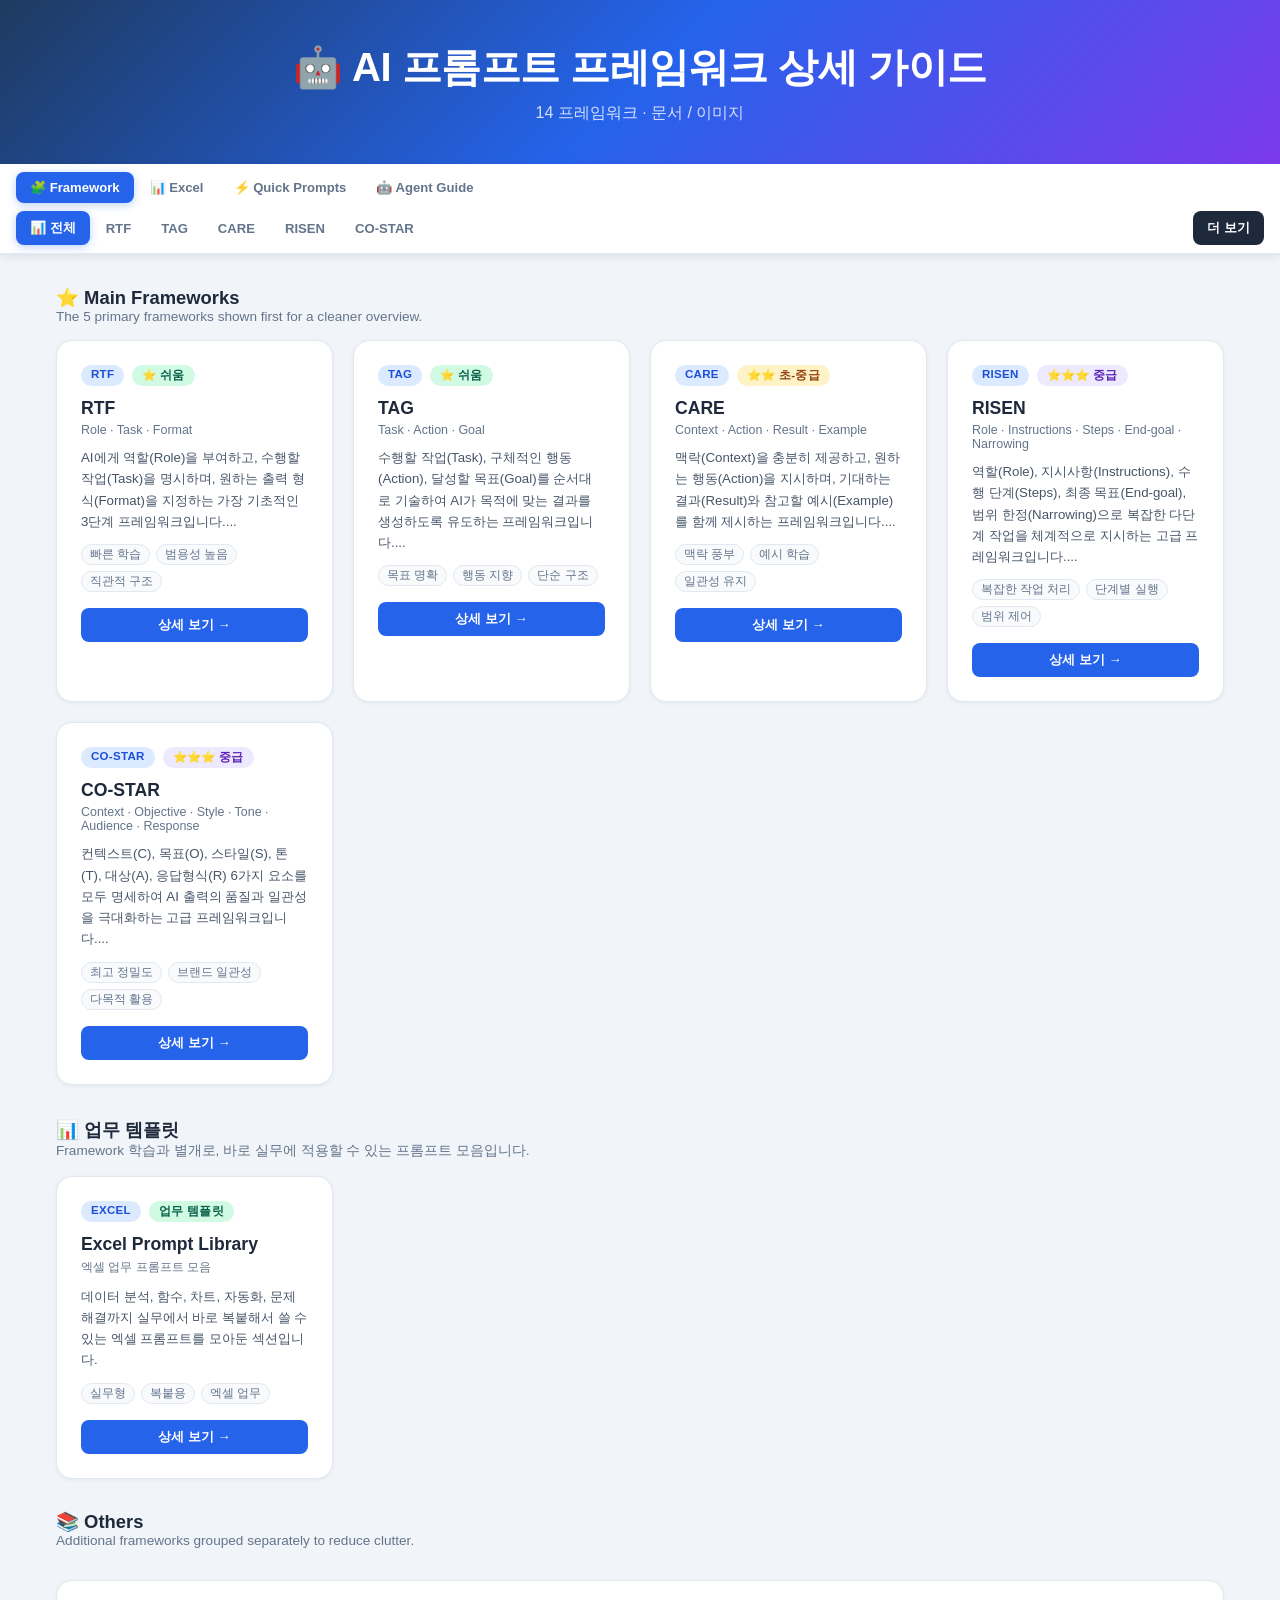
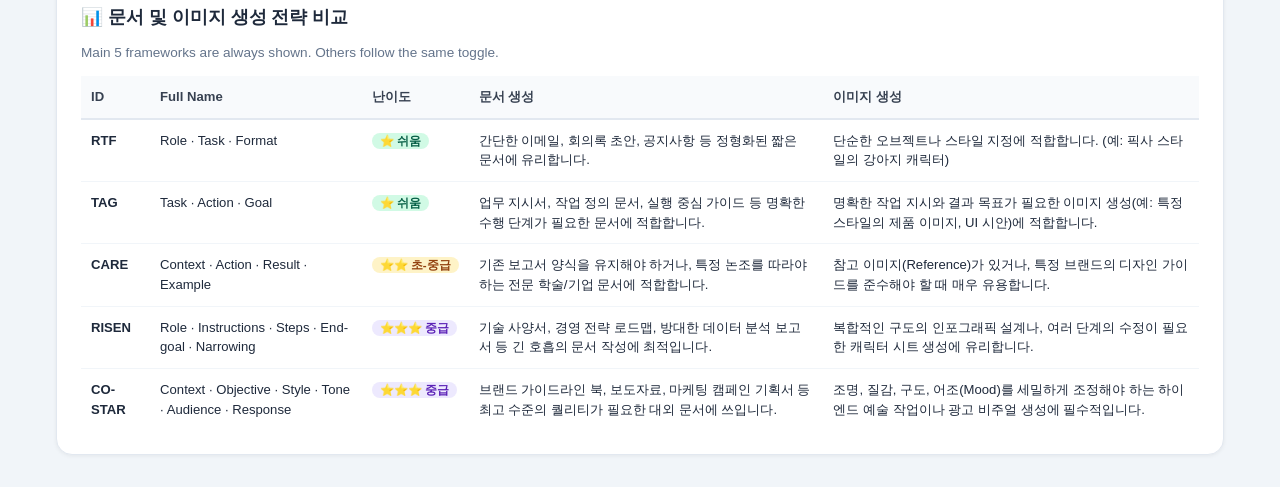
==== commit 0ff03c68: "MainNav connected and details still render" ====
--- a/index.html
+++ b/index.html
@@ -576,6 +576,10 @@
   focus:"\ubb38\uc81c \uacf5\uac10 \u2192 \uac10\uc815 \uc2ec\ud654 \u2192 \ud574\uacb0\ucc45 \uc81c\uc2dc",
   strengths:["\uac15\ud55c \uc124\ub4dd\ub825", "\uac10\uc815 \uacf5\uba85", "\ub9c8\ucf00\ud305 \ucd5c\uc801"],
   desc:"\ubb38\uc81c(Problem)\ub97c \uc81c\uc2dc\ud558\uace0, \uadf8 \ubb38\uc81c\ub97c \uac10\uc815\uc801\uc73c\ub85c \uc2ec\ud654(Agitate)\uc2dc\ud0a8 \ub4a4, \ud574\uacb0\ucc45(Solution)\uc744 \uc81c\uacf5\ud558\ub294 \ub9c8\ucf00\ud305 \uce74\ud53c\ub77c\uc774\ud305\uc5d0\uc11c \uac80\uc99d\ub41c \uc124\ub4dd \uad6c\uc870\uc785\ub2c8\ub2e4.",
+  docUseWhen: "문제를 강조하고 해결책을 설득력 있게 제시할 때",
+  docQuickExample: "현재 데이터 누락 문제를 강조하고, 그로 인한 불편을 부각한 뒤 자동화 해결 방안을 제안해줘",
+  imgUseWhen: "문제 상황과 해결 과정을 대비해서 표현하는 이미지를 만들 때",
+  imgQuickExample: "비효율적인 업무 환경과 자동화된 업무 환경을 대비해서 보여주는 이미지를 생성해줘",
   docPrompt:"[Problem] \ubc24\ub9c8\ub2e4 \uba38\ub9bf\uc18d\uc5d0 \uc313\uc778 \ud560 \uc77c\ub4e4 \ub54c\ubb38\uc5d0 \uc7a0\uc744 \ubabb \uc774\ub8e8\ub294 \uc9c1\uc7a5\uc778\uc758 \ubb38\uc81c\ub97c \ubb18\uc0ac\ud558\uc138\uc694.\n[Agitate] \uc774 \ubb38\uc81c\uac00 \uacc4\uc18d\ub420 \uacbd\uc6b0 \ub098\ud0c0\ub098\ub294 \ubd80\uc815\uc801 \uacb0\uacfc\ub97c \uac10\uc815\uc801\uc73c\ub85c \uc2ec\ud654\uc2dc\ud0a4\uc138\uc694.\n[Solution] AI \uc5c5\ubb34 \uc815\ub9ac \uc571\uc744 \ud1b5\ud574 5\ubd84 \ub9cc\uc5d0 \ud574\uacb0\ub418\ub294 \uacfc\uc815\uc744 \ud76c\ub9dd\uc801\uc73c\ub85c \uc81c\uc2dc\ud558\uc138\uc694.",
   docResult:"\ubc24 11\uc2dc, \uce68\ub300\uc5d0 \ub204\uc6e0\uc9c0\ub9cc \uba38\ub9bf\uc18d\uc740 \uc774\ubbf8 \ub0b4\uc77c\uc758 \ud68c\uc758, \ub2f5\uc7a5 \ubabb \ud55c \uc774\uba54\uc77c, \ubbf8\ub904\ub454 \ubcf4\uace0\uc11c\ub4e4\ub85c \uac00\ub4dd\ud569\ub2c8\ub2e4... (\uac10\uc815\uc801\uc73c\ub85c \uae4a\uc774 \uacf5\uac10\ud55c \ub4a4 AI \uc571 \uc194\ub8e8\uc158\uc744 \ud76c\ub9dd\uc801\uc73c\ub85c \uc81c\uc2dc)",
   docCompare: "문제 정의, 고객 Pain 강조, 해결책 제시가 필요한 마케팅 문서나 세일즈 카피에 매우 효과적입니다.",
@@ -597,6 +601,10 @@
   focus:"\ud589\ub3d9\u00b7\ubaa9\uc801\u00b7\uae30\ub300\uce58 \uc124\uc815",
   strengths:["\ubaa9\uc801 \uba85\ud655", "\uae30\ub300\uce58 \uc124\uc815", "\uacb0\uacfc \uc608\uce21"],
   desc:"\uc218\ud589\ud560 \ud589\ub3d9(Action), \uadf8 \ud589\ub3d9\uc758 \ubaa9\uc801(Purpose), \uae30\ub300\ud558\ub294 \uacb0\uacfc(Expectation)\ub97c \uba85\uc2dc\ud558\uc5ec AI\uac00 \uc758\ub3c4\uc5d0 \ub9de\ub294 \uacb0\uacfc\ub97c \uc0dd\uc131\ud558\ub3c4\ub85d \uc720\ub3c4\ud569\ub2c8\ub2e4.",
+  docUseWhen: "주장과 근거를 논리적으로 설명할 때",
+  docQuickExample: "자동화가 필요한 이유를 주장하고, 근거와 함께 논리적으로 설명해줘",
+  imgUseWhen: "메시지와 근거를 시각적으로 전달하는 이미지를 만들 때",
+  imgQuickExample: "효율적인 시스템 도입의 필요성을 강조하는 비즈니스 인포그래픽 스타일 이미지를 생성해줘",
   docPrompt:"[Ask] \uc6b0\ub9ac \uc11c\ube44\uc2a4\uc758 \uc8fc\uc694 \uacbd\uc7c1\uc0ac 3\uacf3\uc744 \ube44\uad50 \ubd84\uc11d\ud574\uc8fc\uc138\uc694.\n[Plan] \uac00\uaca9 \uc815\ucc45, \ud575\uc2ec \uae30\ub2a5, UX/UI \ud3b8\uc758\uc131, \uace0\uac1d \uc9c0\uc6d0 \ud488\uc9c8 \uae30\uc900\uc73c\ub85c \ube44\uad50\ud45c \uc791\uc131\n[Execute] \uc704 \uacc4\ud68d\uc5d0 \ub530\ub77c \ube44\uad50\ud45c\ub97c \ub9cc\ub4e4\uace0, \uac01 \uacbd\uc7c1\uc0ac\uc758 \uac15\uc810\u00b7\uc57d\uc810\uc744 \uc694\uc57d\ud558\uc138\uc694.",
   docResult:"\uacbd\uc7c1\uc0ac \ube44\uad50 \ubd84\uc11d\ud45c\uac00 \uccb4\uacc4\uc801\uc73c\ub85c \uc0dd\uc131\ub429\ub2c8\ub2e4. \uac01 \uae30\uc900\ubcc4\ub85c \uc815\ub7c9/\uc815\uc131 \ud3c9\uac00\uac00 \ud3ec\ud568\ub418\uace0 \uac15\uc810\u00b7\uc57d\uc810 \uc694\uc57d\uc774 \uba85\ud655\ud558\uac8c \uc81c\uc2dc\ub429\ub2c8\ub2e4.",
   docCompare: "행동 유도(Call-to-Action)가 중요한 랜딩페이지, 광고 문구, 제품 소개 문서에 적합합니다.",
@@ -618,6 +626,10 @@
   focus:"\uc8fc\ubaa9 \u2192 \ud765\ubbf8 \u2192 \uc695\uad6c \u2192 \ud589\ub3d9 \uc720\ub3c4",
   strengths:["\uc804\ud658\uc728 \uadf9\ub300\ud654", "\ub9c8\ucf00\ud305 \uac80\uc99d", "\uac10\uc815 \uc790\uadf9"],
   desc:"\uc8fc\ubaa9(Attention) \ud68d\ub4dd \u2192 \ud765\ubbf8(Interest) \uc720\ubc1c \u2192 \uc695\uad6c(Desire) \uc790\uadf9 \u2192 \ud589\ub3d9(Action) \uc720\ub3c4\uc758 4\ub2e8\uacc4\ub85c \uad6c\uc131\ub41c \uace0\uc804\uc801\uc778 \ub9c8\ucf00\ud305 \uae54\ub54c\uae30 \ud504\ub808\uc784\uc6cc\ud06c\uc785\ub2c8\ub2e4.",
+  docUseWhen: "관심을 끌고 행동을 유도하는 문장을 만들 때",
+  docQuickExample: "사용자의 관심을 끌고, 흥미를 유도한 뒤, 필요성을 강조하고 행동을 유도하는 문장으로 작성해줘",
+  imgUseWhen: "시선을 끌고 클릭을 유도하는 이미지를 만들 때",
+  imgQuickExample: "강한 시각적 대비와 포인트 요소로 시선을 끌고 행동을 유도하는 마케팅 배너 이미지를 생성해줘",
   docPrompt:"[Attention] 30\ub300 \uc9c1\uc7a5 \uc5ec\uc131\uc758 \uc2dc\uc120\uc744 \uc989\uc2dc \uc0ac\ub85c\uc7a1\ub294 \uccab \ubb38\uc7a5\uc744 \uc791\uc131\ud558\uc138\uc694.\n[Interest] AI \ub2e4\uc774\uc5b4\ud2b8 \ucf54\uce58 \uc571\uc758 \ucc28\ubcc4\uc810\uc744 2-3\uac00\uc9c0 \uad6c\uccb4\uc801\uc73c\ub85c \uc124\uba85\ud558\uc138\uc694.\n[Desire] \uc2e4\uc81c \uc0ac\uc6a9\uc790 \ud6c4\uae30\ub97c \ubc14\ud0d5\uc73c\ub85c \uac16\uace0 \uc2f6\ub2e4\ub294 \uac10\uc815\uc744 \uc790\uadf9\ud558\uc138\uc694.\n[Action] \uc9c0\uae08 \ubc14\ub85c \ud589\ub3d9\ud558\uac8c \ub9cc\ub4dc\ub294 CTA 3\uac00\uc9c0\ub97c \uc791\uc131\ud558\uc138\uc694.",
   docResult:"\"\ub2f9\uc2e0\uc758 \uc2dd\ub2e8, \uc774\uc81c AI\uac00 \ucc45\uc784\uc9d1\ub2c8\ub2e4\" \u2014 30\ub300 \uc9c1\uc7a5 \uc5ec\uc131\uc774 \uc989\uac01 \uacf5\uac10\ud558\ub294 \ud5e4\ub4dc\ub77c\uc778\ubd80\ud130 \uc2dc\uc791\ud558\uc5ec \uc571\uc758 \ucc28\ubcc4\uc810, \ud6c4\uae30, CTA\uae4c\uc9c0 \uc644\uc131\ub41c \ub9c8\ucf00\ud305 \uce74\ud53c\uac00 \uc0dd\uc131\ub429\ub2c8\ub2e4.",
   docCompare: "광고 카피, 마케팅 콘텐츠, 세일즈 페이지 등 고객의 관심부터 구매까지 흐름이 중요한 문서에 강력합니다.",
@@ -639,6 +651,10 @@
   focus:"\ud604\uc7ac\uc0c1\ud0dc \u2192 \uc774\uc0c1\uc0c1\ud0dc \u2192 \uc5f0\uacb0\uace0\ub9ac",
   strengths:["\ubcc0\ud654 \uc124\ub4dd\ub825", "\uc2a4\ud1a0\ub9ac\ud154\ub9c1", "\ube44\ud3ec\uc560\ud504\ud130 \ud6a8\uacfc"],
   desc:"\ud604\uc7ac\uc758 \ubb38\uc81c \uc0c1\ud669(Before)\uc744 \ubb18\uc0ac\ud558\uace0, \uc774\uc0c1\uc801\uc778 \ubbf8\ub798 \uc0c1\ud0dc(After)\ub97c \uadf8\ub9b0 \ub4a4, \uadf8 \ubcc0\ud654\ub97c \uac00\ub2a5\ud558\uac8c \ud558\ub294 \uc5f0\uacb0\uace0\ub9ac(Bridge)\ub97c \uc81c\uc2dc\ud558\ub294 \uc2a4\ud1a0\ub9ac\ud154\ub9c1 \uad6c\uc870\uc785\ub2c8\ub2e4.",
+  docUseWhen: "현재 상태와 개선된 상태를 비교해 변화를 강조할 때",
+  docQuickExample: "현재 비효율적인 업무 방식과 자동화된 이후의 개선된 상태를 비교해서 설명해줘",
+  imgUseWhen: "Before/After 대비를 강조하는 이미지를 만들 때",
+  imgQuickExample: "수작업 환경과 자동화된 환경을 좌우로 대비해서 보여주는 Before/After 이미지를 생성해줘",
   docPrompt:"[Before] \ub9c8\ucf00\ud130\uac00 \ubc24\ub9c8\ub2e4 \uc218\ub3d9\uc73c\ub85c \ubcf4\uace0\uc11c\ub97c \uc791\uc131\ud558\ub294 \uace0\ud1b5\uc2a4\ub7ec\uc6b4 \uc0c1\ud669\uc744 \ubb18\uc0ac\ud558\uc138\uc694.\n[After] \uc790\ub3d9 \ubcf4\uace0\uc11c \uc0dd\uc131 \ub3c4\uad6c \ub3c4\uc785 \ud6c4 \ub2ec\ub77c\uc9c4 \uc5c5\ubb34 \ud658\uacbd\uc744 \uadf8\ub824\uc8fc\uc138\uc694.\n[Bridge] \uc774 \ubcc0\ud654\ub97c \uac00\ub2a5\ud558\uac8c \ud558\ub294 \ud575\uc2ec \uae30\ub2a5 3\uac00\uc9c0\ub97c \uc5f0\uacb0\uace0\ub9ac\ub85c \uc124\uba85\ud558\uc138\uc694.",
   docResult:"Before: \ub9e4\uc77c \ubc24 11\uc2dc\uae4c\uc9c0 \uc5d1\uc140\uacfc \uc528\ub984\ud558\uba70 \ubcf4\uace0\uc11c\ub97c \ub9cc\ub4dc\ub294 \ub9c8\ucf00\ud130. After: \uc624\ud6c4 6\uc2dc\uc5d0 \ud1f4\uadfc\ud558\uace0 \ub370\uc774\ud130\ub294 \uc790\ub3d9\uc73c\ub85c \uc815\ub9ac\ub418\ub294 \ubbf8\ub798. Bridge: \uc6d0\ud074\ub9ad \uc790\ub3d9\ud654, \uc2e4\uc2dc\uac04 \ub300\uc2dc\ubcf4\ub4dc, AI \uc778\uc0ac\uc774\ud2b8 \ucd94\ucd9c.",
   docCompare: "문제 상황과 개선된 미래 상태를 비교하는 제안서, 설득 문서, 변화 중심 메시지 전달에 효과적입니다.",
@@ -660,6 +676,10 @@
   focus:"\uc0c1\ud669\u2192\uacfc\uc81c\u2192\ud589\ub3d9\u2192\uacb0\uacfc \uc11c\uc220",
   strengths:["\uad6c\uc870\uc801 \uc11c\uc220", "\uc131\uacfc \uc911\uc2ec", "\uba74\uc811\u00b7\ubcf4\uace0\uc11c \ud65c\uc6a9"],
   desc:"\uc0c1\ud669(Situation) \uc124\uba85 \u2192 \uacfc\uc81c(Task) \uc815\uc758 \u2192 \uad6c\uccb4\uc801 \ud589\ub3d9(Action) \u2192 \uacb0\uacfc(Result) \uc81c\uc2dc\uc758 \uad6c\uc870\ub85c, \uc131\uacfc \uc911\uc2ec\uc758 \uc11c\uc220\uc774 \ud544\uc694\ud55c \ubaa8\ub4e0 \uc0c1\ud669\uc5d0 \ud65c\uc6a9 \uac00\ub2a5\ud569\ub2c8\ub2e4.",
+  docUseWhen: "경험이나 사례를 구조적으로 정리할 때",
+  docQuickExample: "이 내용을 상황, 과제, 행동, 결과 순서로 정리해줘",
+  imgUseWhen: "과정과 결과를 단계적으로 보여주는 이미지를 만들 때",
+  imgQuickExample: "업무 수행 과정을 단계별로 보여주고 최종 결과까지 이어지는 프로세스 다이어그램 이미지를 생성해줘",
   docPrompt:"[Situation] \uc6b0\ub9ac \uc11c\ube44\uc2a4\uc758 \uc6d4\uac04 \uc774\ud0c8\ub960\uc774 \uc9c0\ub09c \ubd84\uae30 \ub300\ube44 20% \uc0c1\uc2b9\ud55c \uc0c1\ud669\uc785\ub2c8\ub2e4.\n[Task] \uc774\ud0c8\ub960\uc744 \ub2e4\uc2dc 10% \uc774\ud558\ub85c \ub0ae\ucd94\ub294 \ub9ac\ud150\uc158 \uac1c\uc120 \uacc4\ud68d\uc744 \uc218\ub9bd\ud558\uc138\uc694.\n[Action] \uc989\uc2dc \uc2e4\ud589 \uac00\ub2a5\ud55c \uad6c\uccb4\uc801\uc778 5\uac00\uc9c0 \uc561\uc158\uc744 \uc81c\uc548\ud558\uc138\uc694.\n[Result] \uac01 \uc561\uc158\uc758 \uc608\uc0c1 \ud6a8\uacfc\ub97c \uc218\uce58\ub85c \uc81c\uc2dc\ud558\uc138\uc694.",
   docResult:"Situation \ubd84\uc11d \u2192 Task \ubaa9\ud45c \uc124\uc815 \u2192 5\uac00\uc9c0 \uad6c\uccb4 \uc561\uc158 \ud50c\ub79c \u2192 \uac01 \uc561\uc158\ubcc4 \uc608\uc0c1 KPI \uc218\uce58\uac00 \ud3ec\ud568\ub41c \uccb4\uacc4\uc801\uc778 \ub9ac\ud150\uc158 \uc804\ub7b5 \ubcf4\uace0\uc11c\uac00 \uc0dd\uc131\ub429\ub2c8\ub2e4.",
   docCompare: "경험 기반 답변, 사례 중심 보고서, 인터뷰 답변 등 구조화된 스토리 전달에 적합합니다.",
@@ -681,6 +701,10 @@
   focus:"\ubaa9\ud45c\u2192\ud604\uc2e4\u2192\uc120\ud0dd\uc9c0\u2192\uc2e4\ud589\uacc4\ud68d",
   strengths:["\uc804\ub7b5\uc801 \uc0ac\uace0", "\uc2e4\ud589 \uacc4\ud68d", "\ucf54\uce6d \ud65c\uc6a9"],
   desc:"\ubaa9\ud45c(Goal) \uc124\uc815 \u2192 \ud604\uc2e4(Reality) \ud30c\uc545 \u2192 \uc120\ud0dd\uc9c0(Options) \ud0d0\uc0c9 \u2192 \uc2e4\ud589 \ubc29\ud5a5(Way Forward) \uacb0\uc815\uc758 \ucf54\uce6d \ubaa8\ub378\ub85c, \uc804\ub7b5\uc801 \uc758\uc0ac\uacb0\uc815\uacfc \ubb38\uc81c \ud574\uacb0\uc5d0 \ud2b9\ud654\ub429\ub2c8\ub2e4.",
+  docUseWhen: "목표 설정과 실행 계획을 체계적으로 정리할 때",
+  docQuickExample: "목표를 설정하고 현재 상황을 분석한 뒤 실행 가능한 계획을 단계적으로 정리해줘",
+  imgUseWhen: "목표 달성과 성장 과정을 시각화할 때",
+  imgQuickExample: "목표 설정부터 실행까지 단계적으로 성장하는 과정을 보여주는 비즈니스 성장 그래프 이미지를 생성해줘",
   docPrompt:"[Goal] 6\uac1c\uc6d4 \ub0b4\uc5d0 \ud604\uc7ac \uc5f0\ubd09 \ub300\ube44 30% \uc778\uc0c1\uc744 \ub2ec\uc131\ud558\uace0 \uc2f6\uc2b5\ub2c8\ub2e4.\n[Reality] 3\ub144\ucc28 \ubc31\uc5d4\ub4dc \uac1c\ubc1c\uc790, Spring Boot/Java \uc804\ubb38, \ud604\uc7ac \uc5f0\ubd09 4,200\ub9cc\uc6d0\n[Options] \uc774 \ubaa9\ud45c\ub97c \ub2ec\uc131\ud558\uae30 \uc704\ud55c 5\uac00\uc9c0 \uc804\ub7b5\uc801 \uc635\uc158\uc744 \uc81c\uc2dc\ud558\uc138\uc694.\n[Will] \uac00\uc7a5 \ud604\uc2e4\uc801\uc778 2\uac00\uc9c0\ub97c \uc120\ud0dd\ud558\uace0, 6\uac1c\uc6d4 \uc8fc\uac04 \ub85c\ub4dc\ub9f5\uc744 \uc791\uc131\ud558\uc138\uc694.",
   docResult:"\ud604\uc2e4 \uae30\ubc18 5\uac00\uc9c0 \uc804\ub7b5 \uc635\uc158(\uc774\uc9c1, \uc2a4\ud0ac\uc5c5, \uc0ac\uc774\ub4dc \ud504\ub85c\uc81d\ud2b8 \ub4f1)\uacfc \ud568\uaed8 \uc120\ud0dd\ub41c 2\uac00\uc9c0 \uc804\ub7b5\uc5d0 \ub300\ud55c \uc8fc\ucc28\ubcc4 \uad6c\uccb4\uc801 \uc2e4\ud589 \ub85c\ub4dc\ub9f5\uc774 \uc0dd\uc131\ub429\ub2c8\ub2e4.",
   docCompare: "목표 설정, 코칭 문서, 성과 관리, 자기계발 계획서 작성에 적합합니다.",
@@ -702,6 +726,10 @@
   focus:"\uc8fc\uc7a5\u2192\uadfc\uac70\u2192\uc0ac\ub840\u2192\uc7ac\uac15\uc870",
   strengths:["\ub17c\ub9ac\uc801 \uc124\ub4dd", "\uad6c\uc870\uc801 \uae00\uc4f0\uae30", "\ubc1c\ud45c\u00b7\ubcf4\uace0\uc11c \ud65c\uc6a9"],
   desc:"\ud575\uc2ec \uc8fc\uc7a5(Point) \u2192 \uc774\uc720/\uadfc\uac70(Reason) \u2192 \uad6c\uccb4\uc801 \uc0ac\ub840(Example) \u2192 \ud575\uc2ec \uc7ac\uac15\uc870(Point)\uc758 \uc21c\ud658 \uad6c\uc870\ub85c \ub17c\ub9ac\uc801\uc774\uace0 \uc124\ub4dd\ub825 \uc788\ub294 \uae00\uc4f0\uae30\ub97c \uc720\ub3c4\ud569\ub2c8\ub2e4.",
+  docUseWhen: "짧고 명확하게 의견을 전달할 때",
+  docQuickExample: "결론을 먼저 말하고 이유와 사례를 설명한 뒤 다시 결론을 강조해줘",
+  imgUseWhen: "핵심 메시지를 간결하게 전달하는 이미지를 만들 때",
+  imgQuickExample: "핵심 메시지를 강조하고 보조 요소로 설명을 덧붙이는 간결한 인포그래픽 이미지를 생성해줘",
   docPrompt:"[Point] AI \ub3c4\uc785\uc774 \uac1c\ubc1c\ud300 \uc0dd\uc0b0\uc131\uc744 \ud5a5\uc0c1\uc2dc\ud0a8\ub2e4\ub294 \uc8fc\uc7a5\uc744 \ud3bc\uce58\uc138\uc694.\n[Reason] \uc774 \uc8fc\uc7a5\uc744 \ub4b7\ubc1b\uce68\ud558\ub294 3\uac00\uc9c0 \uadfc\uac70\ub97c \uc81c\uc2dc\ud558\uc138\uc694.\n[Example] \uac01 \uadfc\uac70\uc5d0 \ub300\ud55c \uc2e4\uc81c \uc0ac\ub840\ub098 \ub370\uc774\ud130\ub97c \ud3ec\ud568\ud558\uc138\uc694.\n[Point] \uacb0\ub860\uc5d0\uc11c \ud575\uc2ec \uc8fc\uc7a5\uc744 \ub354\uc6b1 \uac15\ud654\ud558\uc5ec \uc7ac\uac15\uc870\ud558\uc138\uc694.",
   docResult:"\ub17c\ub9ac\uc801 \ud750\ub984\uc744 \uac16\ucd98 \uc124\ub4dd\ub825 \uc788\ub294 \ubcf4\uace0\uc11c\uac00 \uc0dd\uc131\ub429\ub2c8\ub2e4. \uc8fc\uc7a5\u2192\uadfc\uac70\u2192\uc0ac\ub840\u2192\uc7ac\uac15\uc870\uc758 \uad6c\uc870\ub85c \ub3c5\uc790\uac00 \uc790\uc5f0\uc2a4\ub7fd\uac8c \uacb0\ub860\uc5d0 \ub3d9\uc758\ud558\ub3c4\ub85d \uc720\ub3c4\ud569\ub2c8\ub2e4.",
   docCompare: "의견 전달, 보고서 요약, 발표 자료 등 논리적으로 빠르게 핵심을 전달해야 하는 문서에 유리합니다.",
@@ -723,6 +751,10 @@
   focus:"6\uc694\uc18c \uc804\ubb38\uac00 \uc2ec\uce35 \uba85\uc138",
   strengths:["\ucd5c\uace0 \uc218\uc900 \ucd9c\ub825", "\uc804\ubb38\uac00 \uc2dc\ubbac\ub808\uc774\uc158", "\uc2e4\ud5d8\uc801 \ud0d0\uad6c"],
   desc:"AI\uc758 \uc5ed\ub7c9(Capacity), \uc5ed\ud560(Role), \ud1b5\ucc30(Insight), \uc9c4\uc220(Statement), \uac1c\uc131(Personality), \uc2e4\ud5d8(Experiment) 6\uc694\uc18c\ub97c \uba85\uc138\ud558\uc5ec \uc804\ubb38\uac00 \uc218\uc900\uc758 \uc2ec\uce35 \ubd84\uc11d\uc744 \uc774\ub04c\uc5b4\ub0b4\ub294 \ucd5c\uace0\uae09 \ud504\ub808\uc784\uc6cc\ud06c\uc785\ub2c8\ub2e4.",
+  docUseWhen: "AI에게 명확하고 구체적인 지시를 할 때",
+  docQuickExample: "상황과 역할을 정의하고, 단계별 지시와 조건을 포함해서 작업을 수행해줘",
+  imgUseWhen: "구조화된 요구사항을 기반으로 정밀한 이미지를 생성할 때",
+  imgQuickExample: "상황, 스타일, 구성 요소를 명확히 정의한 상세한 조건을 기반으로 이미지를 생성해줘",
   docPrompt:"[Capacity] \ub2f9\uc2e0\uc740 GPT-4\uae09 \uc5b8\uc5b4 \ubaa8\ub378\ub85c, \ubcf5\ud569\uc801 \ucd94\ub860\uacfc \ucc3d\uc758\uc801 \ubd84\uc11d\uc774 \uac00\ub2a5\ud569\ub2c8\ub2e4.\n[Role] \uc2a4\ud0c0\ud2b8\uc5c5 \ud22c\uc790 \uc2ec\uc0ac\uc5ed \ubc0f \uc81c\ud488 \uc804\ub7b5\uac00\n[Insight] AI \ud5ec\uc2a4\ucf00\uc5b4 \uc2dc\uc7a5\uc758 \ud604\uc7ac \ud2b8\ub80c\ub4dc\uc640 \ud22c\uc790 \ud328\ud134\uc744 \ubd84\uc11d\ud558\uc138\uc694.\n[Statement] 2025\ub144 AI \ud5ec\uc2a4\ucf00\uc5b4 \uc2a4\ud0c0\ud2b8\uc5c5 \ud53c\uce58\ub371\uc744 \uc791\uc131\ud558\uc138\uc694.\n[Personality] \ub370\uc774\ud130 \uae30\ubc18\uc774\uba74\uc11c\ub3c4 \ube44\uc804\uc744 \uc81c\uc2dc\ud558\ub294 \uc124\ub4dd\ub825 \uc788\ub294 \uc5b4\uc870\n[Experiment] \uae30\uc874 \ud53c\uce58\ub371 \ud328\ud134\uc744 \ud30c\uad34\ud558\ub294 \ud601\uc2e0\uc801 \uc2a4\ud1a0\ub9ac\ud154\ub9c1 \uc2dc\ub3c4",
   docResult:"\uae30\uc874 \ud53c\uce58\ub371 \uacf5\uc2dd\uc744 \ud0c8\ud53c\ud55c \ud601\uc2e0\uc801\uc778 \uc2a4\ud1a0\ub9ac\ud154\ub9c1 \uad6c\uc870, \uc2e4\uc81c \ud22c\uc790 \ub370\uc774\ud130 \uae30\ubc18 \uc2dc\uc7a5 \ubd84\uc11d, \ucc28\ubcc4\ud654\ub41c \ube44\uc804 \uc81c\uc2dc\uac00 \ud3ec\ud568\ub41c \uace0\ud488\uc9c8 \ud53c\uce58\ub371\uc774 \uc0dd\uc131\ub429\ub2c8\ub2e4.",
   docCompare: "명확한 맥락과 조건 정의가 필요한 전문 업무 문서, AI 프롬프트 설계, 기술 문서 작성에 적합합니다.",
@@ -744,6 +776,10 @@
   focus:"\uc791\uc5c5\u00b7\uc694\uad6c\uc0ac\ud56d\u00b7\ub300\uc0c1\u00b7\ub9e5\ub77d\u00b7\uc0ac\ub840 \uc644\uc804 \uba85\uc138",
   strengths:["\uc644\uc804\ud55c \uba85\uc138", "\ub300\uc0c1 \ub9de\ucda4\ud654", "\uc0ac\ub840 \uae30\ubc18 \ud559\uc2b5"],
   desc:"\uc791\uc5c5(Task), \uc138\ubd80 \uc694\uad6c\uc0ac\ud56d(Requirements), \ub300\uc0c1 \ub3c5\uc790(Audience), \ubc30\uacbd \ub9e5\ub77d(Context), \ucc38\uace0 \uc0ac\ub840(Examples)\ub97c \uc644\uc804\ud788 \uba85\uc138\ud558\uc5ec \uc804\ubb38\uc801\uc774\uace0 \ub9e5\ub77d \ub9de\ucda4\ud615 \uacb0\uacfc\ub97c \uc0dd\uc131\ud558\ub294 \ucd5c\uace0\uae09 \ud504\ub808\uc784\uc6cc\ud06c\uc785\ub2c8\ub2e4.",
+  docUseWhen: "문제 해결 과정을 단계적으로 분석할 때",
+  docQuickExample: "문제가 발생한 원인을 분석하고, 검토와 분석 과정을 거쳐 실행 방안을 정리해줘",
+  imgUseWhen: "문제 분석과 해결 흐름을 시각적으로 표현할 때",
+  imgQuickExample: "문제 발생부터 분석, 해결까지의 흐름을 단계적으로 보여주는 프로세스 다이어그램 이미지를 생성해줘",
   docPrompt:"[Task] \uc6d0\uaca9 \uadfc\ubb34 \uac00\uc774\ub4dc\ub77c\uc778 \ubb38\uc11c \uc791\uc131\n[Requirements] 10\ud398\uc774\uc9c0 \uc774\ub0b4, \uc815\ucc45\u00b7\ub3c4\uad6c\u00b7\uc18c\ud1b5 \ubc29\uc2dd \ud3ec\ud568, \ubc95\uc801 \uc694\uac74 \uace0\ub824\n[Audience] \uc6d0\uaca9 \uadfc\ubb34 \uacbd\ud5d8 \uc5c6\ub294 \uc911\uc18c\uae30\uc5c5 HR \ub2f4\ub2f9\uc790\n[Context] \ucf54\ub85c\ub098 \uc774\ud6c4 \ud558\uc774\ube0c\ub9ac\ub4dc \uadfc\ubb34 \ub3c4\uc785 \uae09\uc99d, \ubc95\uc801 \ubd84\uc7c1 \uc99d\uac00 \ubc30\uacbd\n[Examples] \uad6c\uae00\u00b7\uc2ac\ub799\u00b7\uc5d0\uc5b4\ube44\uc564\ube44\uc758 \uc6d0\uaca9 \uadfc\ubb34 \uc815\ucc45 \ubca4\uce58\ub9c8\ud0b9",
   docResult:"10\ud398\uc774\uc9c0 \ubd84\ub7c9\uc758 \uc644\uc131\ub41c \uc6d0\uaca9 \uadfc\ubb34 \uac00\uc774\ub4dc\ub77c\uc778\uc774 \uc0dd\uc131\ub429\ub2c8\ub2e4. HR \ub2f4\ub2f9\uc790 \ub208\ub192\uc774\uc5d0 \ub9de\ucdb0 \uc815\ucc45, \ub3c4\uad6c, \uc18c\ud1b5 \ubc29\uc2dd\uc774 \uccb4\uacc4\uc801\uc73c\ub85c \uc815\ub9ac\ub418\uace0 \uae00\ub85c\ubc8c \ubca4\uce58\ub9c8\ud06c \uc0ac\ub840\uac00 \ud3ec\ud568\ub429\ub2c8\ub2e4.",
   docCompare: "추론 과정이 중요한 분석 보고서, 문제 해결 문서, AI reasoning 기반 문서 작성에 적합합니다.",
@@ -982,8 +1018,9 @@
   }
 ];
 
-let currentTab = 'overview';
-let currentSection = 'doc';
+let currentMainNav = 'frameworks';   // frameworks | excel | quick-prompts | agent-guide
+let currentTab = 'overview';         // overview or framework id
+let currentSection = 'doc';          // doc | img
 let showOthers = false;
 let currentExcelCategory = 0;
 let currentExcelPromptId = null;
@@ -998,45 +1035,102 @@
 function buildNav(){
   const nav = document.getElementById('nav-tabs');
 
+  const mainTabs = [
+    { id: 'frameworks', name: '🧩 Framework' },
+    { id: 'excel', name: '📊 Excel' },
+    { id: 'quick-prompts', name: '⚡ Quick Prompts' },
+    { id: 'agent-guide', name: '🤖 Agent Guide' }
+  ];
+
   const visibleFrameworks = showOthers ? FW : FW.slice(0, 5);
-  const tabs = [
-    { id:'overview', name:'📊 전체' },
-    ...visibleFrameworks.map(f => ({ id:f.id, name:f.name }))
-  ];
-
-  const validIds = [...tabs.map(t => t.id), 'excel'];
-
-  if (!validIds.includes(currentTab)) {
-    currentTab = 'overview';
+
+  const frameworkSubTabs = currentMainNav === 'frameworks'
+    ? [
+        { id: 'overview', name: '📊 전체' },
+        ...visibleFrameworks.map(f => ({ id: f.id, name: f.name }))
+      ]
+    : [];
+
+  const showToggle = currentMainNav === 'frameworks';
+
+  if (currentMainNav === 'frameworks') {
+    const validIds = frameworkSubTabs.map(t => t.id);
+    if (!validIds.includes(currentTab)) {
+      currentTab = 'overview';
+    }
   }
 
   nav.innerHTML = `
-    <div class="nav-tabs-left">
-      ${tabs.map(t => `
-        <button class="tab-btn ${t.id===currentTab?'active':''}" onclick="showTab('${t.id}')">
-          ${t.name}
-        </button>
-      `).join('')}
-    </div>
-
-    <button class="nav-toggle-btn" type="button" onclick="toggleOthers()">
-      ${showOthers ? '감추기' : '더 보기'}
-    </button>
+    <div style="display:flex; flex-direction:column; gap:8px; width:100%;">
+      <div class="nav-tabs-left">
+        ${mainTabs.map(t => `
+          <button
+            class="tab-btn ${t.id === currentMainNav ? 'active' : ''}"
+            type="button"
+            onclick="showMainNav('${t.id}')"
+          >
+            ${t.name}
+          </button>
+        `).join('')}
+      </div>
+
+      ${
+        currentMainNav === 'frameworks'
+          ? `
+            <div style="display:flex; align-items:center; justify-content:space-between; gap:12px; flex-wrap:wrap;">
+              <div class="nav-tabs-left">
+                ${frameworkSubTabs.map(t => `
+                  <button
+                    class="tab-btn ${t.id === currentTab ? 'active' : ''}"
+                    type="button"
+                    onclick="showTab('${t.id}')"
+                  >
+                    ${t.name}
+                  </button>
+                `).join('')}
+              </div>
+
+              ${
+                showToggle
+                  ? `
+                    <button class="nav-toggle-btn" type="button" onclick="toggleOthers()">
+                      ${showOthers ? '감추기' : '더 보기'}
+                    </button>
+                  `
+                  : ''
+              }
+            </div>
+          `
+          : ''
+      }
+    </div>
   `;
 }
 
+function showMainNav(id){
+  currentMainNav = id;
+
+  if (id === 'frameworks') {
+    if (!currentTab) currentTab = 'overview';
+  }
+
+  if (id === 'excel') {
+    currentExcelPromptId = null;
+  }
+
+  buildNav();
+  renderMain();
+  window.scrollTo({ top: 0, behavior: 'smooth' });
+}
 
 function showTab(id){
+  currentMainNav = 'frameworks';
   currentTab = id;
 
   if (id !== 'excel') {
     currentSection = 'doc';
   }
 
-  if (id === 'excel') {
-    currentExcelPromptId = null;
-  }
-
   buildNav();
   renderMain();
   window.scrollTo({top:0,behavior:'smooth'});
@@ -1045,18 +1139,76 @@
 function renderMain(){
   const el = document.getElementById('main-content');
 
-  if(currentTab==='overview') {
-    el.innerHTML = renderOverview();
-  } else if (currentTab === 'excel') {
-    if (currentExcelPromptId) {
-      el.innerHTML = renderExcelPromptDetail();
+  if (currentMainNav === 'frameworks') {
+    if (currentTab === 'overview') {
+      el.innerHTML = renderOverview();
     } else {
-      el.innerHTML = renderExcelDetail();  
-    }    
-  } else {
-    const fw = FW.find(f=>f.id===currentTab);
-    if(fw) el.innerHTML = renderDetail(fw);
+      const fw = FW.find(f => f.id === currentTab);
+      el.innerHTML = fw ? renderDetail(fw) : renderOverview();
+    }
+    return;
   }
+
+  if (currentMainNav === 'excel') {
+    el.innerHTML = currentExcelPromptId
+      ? renderExcelPromptDetail()
+      : renderExcelDetail();
+    return;
+  }
+
+  if (currentMainNav === 'quick-prompts') {
+    el.innerHTML = renderQuickPrompts();
+    return;
+  }
+
+  if (currentMainNav === 'agent-guide') {
+    el.innerHTML = renderAgentGuide();
+    return;
+  }
+
+  el.innerHTML = renderOverview();
+}
+
+function renderQuickPrompts(){
+  return `
+    <button class="back-btn" onclick="showMainNav('frameworks')">← Back to Frameworks</button>
+
+    <div class="detail-hero">
+      <div class="detail-top">
+        <div class="detail-icon">⚡</div>
+        <div class="detail-title-wrap">
+          <h2>Quick Prompts</h2>
+          <div class="detail-subtitle">자주 바로 복붙해서 쓰는 빠른 프롬프트 모음</div>
+        </div>
+      </div>
+    </div>
+
+    <div class="content-card">
+      <h4>📝 Quick Prompt Section</h4>
+      <div class="result-box">여기에 quick prompts 렌더 함수를 연결하면 됩니다.</div>
+    </div>
+  `;
+}
+
+function renderAgentGuide(){
+  return `
+    <button class="back-btn" onclick="showMainNav('frameworks')">← Back to Frameworks</button>
+
+    <div class="detail-hero">
+      <div class="detail-top">
+        <div class="detail-icon">🤖</div>
+        <div class="detail-title-wrap">
+          <h2>Agent Guide</h2>
+          <div class="detail-subtitle">에이전트 활용 가이드 및 사용 방법</div>
+        </div>
+      </div>
+    </div>
+
+    <div class="content-card">
+      <h4>📘 Agent Guide Section</h4>
+      <div class="result-box">여기에 agent guide 렌더 함수를 연결하면 됩니다.</div>
+    </div>
+  `;
 }
 
 function toggleOthers(){
@@ -1090,7 +1242,7 @@
         <span class="strength-tag">복붙용</span>
         <span class="strength-tag">엑셀 업무</span>
       </div>
-      <button class="view-btn" type="button" onclick="showTab('excel')">상세 보기 →</button>
+      <button class="view-btn" type="button" onclick="showMainNav('excel')">상세 보기 →</button>
     </div>
   `;
 
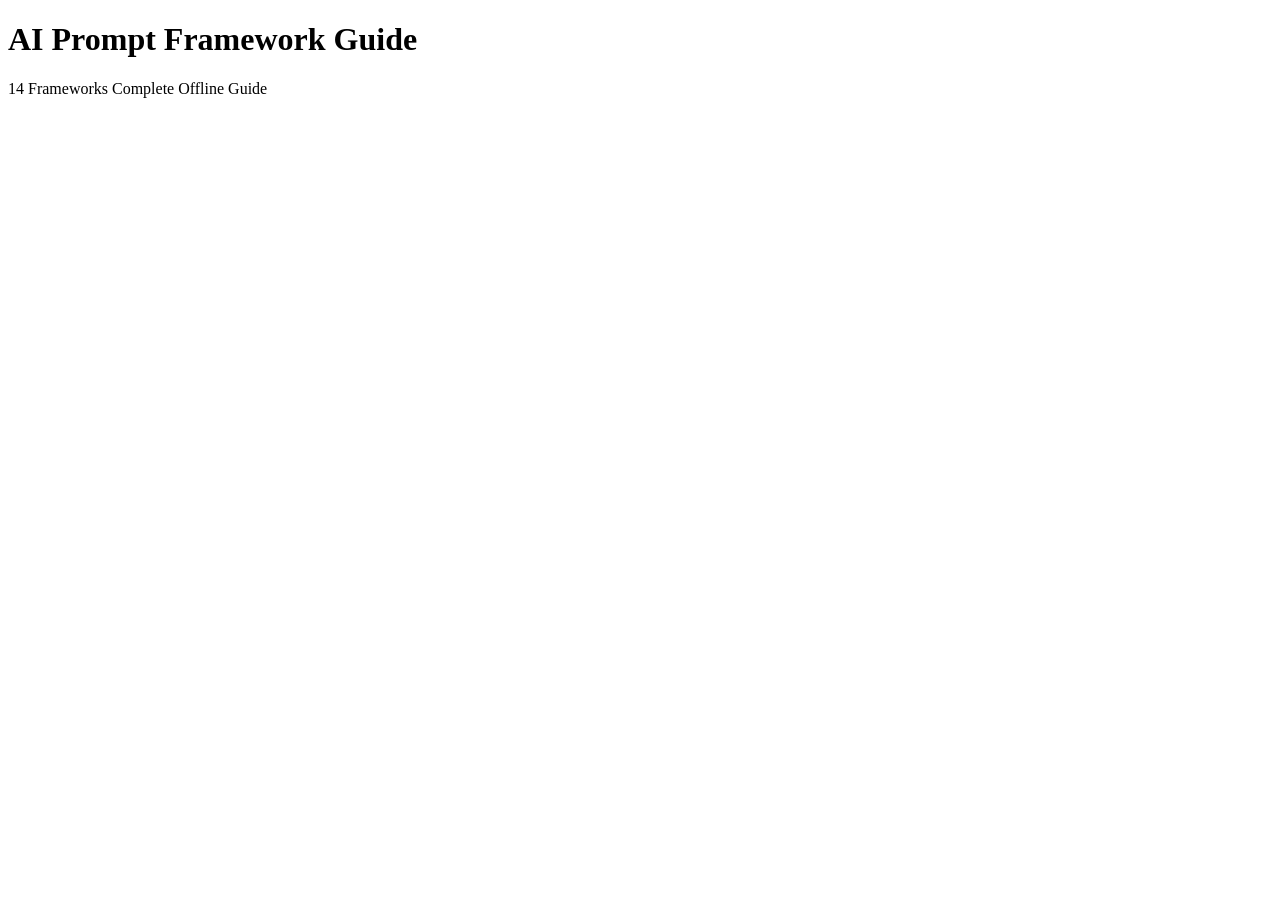
==== commit 8146b280: "Add details to specific modules" ====
--- a/index.html
+++ b/index.html
@@ -1,1621 +1,21 @@
 <!DOCTYPE html>
 <html lang="ko">
 <head>
-<meta charset="UTF-8">
-<meta name="viewport" content="width=device-width, initial-scale=1.0">
-<title>AI Prompt Framework Guide — 14 Frameworks Complete Offline Guide</title>
-<style>
-*{box-sizing:border-box;margin:0;padding:0}
-body{font-family:-apple-system,BlinkMacSystemFont,'Segoe UI',sans-serif;background:#f1f5f9;color:#1e293b;min-height:100vh}
-.header{background:linear-gradient(135deg,#1e3a5f 0%,#2563eb 50%,#7c3aed 100%);color:#fff;padding:40px 24px;text-align:center}
-.header h1{font-size:clamp(1.5rem,4vw,2.5rem);font-weight:800;letter-spacing:-0.5px}
-.header p{color:rgba(255,255,255,0.8);margin-top:8px;font-size:1rem}
-.nav{background:#fff;border-bottom:2px solid #e2e8f0;padding:0 16px;overflow-x:auto;white-space:nowrap;position:sticky;top:0;z-index:100;box-shadow:0 2px 8px rgba(0,0,0,0.08)}
-.nav::-webkit-scrollbar{height:4px}.nav::-webkit-scrollbar-track{background:#f1f5f9}.nav::-webkit-scrollbar-thumb{background:#cbd5e1;border-radius:2px}
-.nav-inner{
-  display:flex;
-  align-items:center;
-  justify-content:space-between;
-  gap:12px;
-  padding:8px 0;
-  min-width:max-content;
-}
-
-.nav-tabs-left{
-  display:inline-flex;
-  gap:2px;
-  align-items:center;
-}
-
-.nav-toggle-btn{
-  padding:8px 14px;
-  border:none;
-  background:#1e293b;
-  color:#fff;
-  border-radius:8px;
-  font-size:0.82rem;
-  font-weight:700;
-  cursor:pointer;
-  transition:all 0.2s;
-  white-space:nowrap;
-  flex-shrink:0;
-}
-
-.nav-toggle-btn:hover{
-  background:#334155;
-}
-.tab-btn{padding:8px 14px;border:none;background:none;cursor:pointer;font-size:0.82rem;font-weight:600;color:#64748b;border-radius:8px;transition:all 0.2s;white-space:nowrap}
-.tab-btn:hover{background:#f1f5f9;color:#1e293b}
-.tab-btn.active{background:#2563eb;color:#fff;box-shadow:0 2px 8px rgba(37,99,235,0.3)}
-.main{max-width:1200px;margin:0 auto;padding:32px 16px}
-
-/* Overview Grid */
-.overview-grid{display:grid;grid-template-columns:repeat(auto-fill,minmax(260px,1fr));gap:20px}
-.fw-card{background:#fff;border-radius:16px;padding:24px;box-shadow:0 1px 4px rgba(0,0,0,0.06);border:1px solid #e2e8f0;transition:all 0.2s}
-.fw-card:hover{transform:translateY(-3px);box-shadow:0 8px 24px rgba(0,0,0,0.12);border-color:#2563eb}
-.fw-card .badge-row{display:flex;gap:8px;margin-bottom:12px;flex-wrap:wrap}
-.badge{padding:3px 10px;border-radius:20px;font-size:0.72rem;font-weight:700;letter-spacing:0.3px}
-.badge-id{background:#dbeafe;color:#1d4ed8}
-.badge-easy{background:#d1fae5;color:#065f46}
-.badge-medium{background:#fef3c7;color:#92400e}
-.badge-intermediate{background:#ede9fe;color:#5b21b6}
-.badge-advanced{background:#fee2e2;color:#991b1b}
-.fw-card h3{font-size:1.1rem;font-weight:700;color:#1e293b;margin-bottom:4px}
-.fw-card .fullname{font-size:0.78rem;color:#64748b;margin-bottom:10px}
-.fw-card p{font-size:0.83rem;color:#475569;line-height:1.6}
-.fw-card .strengths{display:flex;gap:6px;flex-wrap:wrap;margin-top:12px}
-.strength-tag{padding:2px 8px;background:#f8fafc;border:1px solid #e2e8f0;border-radius:12px;font-size:0.72rem;color:#64748b}
-.fw-card .view-btn{margin-top:16px;width:100%;padding:8px;background:#2563eb;color:#fff;border:none;border-radius:8px;font-weight:600;font-size:0.82rem;cursor:pointer;transition:background 0.2s}
-.fw-card .view-btn:hover{background:#1d4ed8}
-
-
-.content-section{display:none}
-.content-section.visible{display:block;animation:fadeIn 0.3s ease}
-@keyframes fadeIn{from{opacity:0;transform:translateY(8px)}to{opacity:1;transform:translateY(0)}}
-
-.card-grid{display:grid;grid-template-columns:1fr 1fr;gap:20px}
-@media(max-width:700px){.card-grid{grid-template-columns:1fr}}
-
-.content-card{background:#fff;border-radius:14px;padding:24px;box-shadow:0 1px 4px rgba(0,0,0,0.06);border:1px solid #e2e8f0}
-.content-card h4{font-size:0.78rem;font-weight:700;text-transform:uppercase;letter-spacing:0.8px;color:#94a3b8;margin-bottom:12px}
-.prompt-box{background:#0f172a;color:#e2e8f0;border-radius:10px;padding:16px;font-family:'Courier New',monospace;font-size:0.8rem;line-height:1.7;white-space:pre-wrap;word-break:break-word}
-.result-box{background:#f8fafc;border:1px solid #e2e8f0;border-radius:10px;padding:16px;font-size:0.85rem;line-height:1.7;color:#475569;white-space:pre-wrap;word-break:break-word;min-height:120px}
-.img-wrap{border-radius:12px;overflow:hidden;background:#f1f5f9;border:1px solid #e2e8f0}
-.img-wrap img{width:100%;height:280px;object-fit:cover;display:block}
-.img-desc{padding:14px;background:#faf5ff;border-top:1px solid #ede9fe;font-size:0.82rem;color:#5b21b6;line-height:1.6;font-style:italic}
-
-.back-btn{padding:10px 20px;background:#f1f5f9;border:1px solid #e2e8f0;border-radius:8px;font-weight:600;font-size:0.85rem;cursor:pointer;color:#475569;margin-bottom:20px;transition:all 0.2s}
-.back-btn:hover{background:#e2e8f0;color:#1e293b}
-
-.prompt-guide{
-  margin-bottom:16px;
-  display:grid;
-  gap:10px;
-}
-
-.guide-item{
-  border-radius:12px;
-  padding:12px 14px;
-  border:1px solid #e2e8f0;
-  background:#f8fafc;
-}
-
-.guide-label{
-  display:block;
-  font-size:0.72rem;
-  font-weight:800;
-  letter-spacing:0.4px;
-  text-transform:uppercase;
-  margin-bottom:6px;
-  color:#64748b;
-}
-
-.guide-text{
-  font-size:0.84rem;
-  line-height:1.65;
-  color:#334155;
-}
-
-.guide-item.use-when{
-  background:#f0fdf4;
-  border-color:#bbf7d0;
-}
-
-.guide-item.use-when .guide-label{
-  color:#15803d;
-}
-
-.guide-item.quick-example{
-  background:#eff6ff;
-  border-color:#bfdbfe;
-}
-
-.guide-item.quick-example .guide-label{
-  color:#1d4ed8;
-}
-
-.quick-example-text{
-  font-weight:600;
-}
-
-/* Comparison Table */
-.comparison-table{background:#fff;border-radius:16px;padding:24px;box-shadow:0 1px 4px rgba(0,0,0,0.06);border:1px solid #e2e8f0;overflow-x:auto}
-table{width:100%;border-collapse:collapse;font-size:0.82rem}
-th{background:#f8fafc;padding:12px 10px;text-align:left;font-weight:700;color:#374151;border-bottom:2px solid #e2e8f0;white-space:nowrap}
-td{padding:11px 10px;border-bottom:1px solid #f1f5f9;vertical-align:top;line-height:1.5}
-tr:last-child td{border-bottom:none}
-tr:hover td{background:#f8fafc}
-.diff-badge{padding:2px 8px;border-radius:12px;font-size:0.72rem;font-weight:600;white-space:nowrap}
-
-.section-block{margin-bottom:32px}
-.section-head{display:flex;align-items:center;justify-content:space-between;gap:12px;margin-bottom:16px;flex-wrap:wrap}
-.section-head h3{font-size:1.15rem;font-weight:800;color:#1e293b}
-.section-head p{font-size:0.85rem;color:#64748b}
-
-
-.collapsible{
-  display:none;
-}
-.collapsible.visible{
-  display:block;
-  animation:fadeIn 0.3s ease;
-}
-
-.detail-hero{
-  background:#fff;
-  border:1px solid #e2e8f0;
-  border-radius:20px;
-  padding:28px 28px 22px;
-  box-shadow:0 1px 4px rgba(0,0,0,0.06);
-  margin-bottom:20px;
-}
-
-.detail-top{
-  display:flex;
-  align-items:flex-start;
-  gap:16px;
-  margin-bottom:18px;
-}
-
-.detail-icon{
-  width:48px;
-  height:48px;
-  border-radius:14px;
-  background:linear-gradient(135deg,#2563eb,#7c3aed);
-  display:flex;
-  align-items:center;
-  justify-content:center;
-  color:#fff;
-  font-size:1.5rem;
-  font-weight:800;
-  flex-shrink:0;
-}
-
-.detail-title-wrap h2{
-  font-size:1.15rem;
-  font-weight:800;
-  color:#0f172a;
-  margin:0;
-}
-
-.detail-subtitle{
-  margin-top:4px;
-  color:#64748b;
-  font-size:0.95rem;
-}
-
-.strategy-grid{
-  display:grid;
-  grid-template-columns:1fr 1fr;
-  gap:22px;
-}
-
-@media (max-width: 800px){
-  .strategy-grid{
-    grid-template-columns:1fr;
-  }
-}
-
-
-.strategy-switch{
-  display:grid;
-  grid-template-columns:1fr 1fr;
-  gap:20px;
-  margin-bottom:24px;
-}
-
-@media (max-width: 800px){
-  .strategy-switch{
-    grid-template-columns:1fr;
-  }
-}
-
-.strategy-tab{
-  border:none;
-  border-radius:18px;
-  padding:22px 24px;
-  text-align:left;
-  cursor:pointer;
-  transition:all 0.22s ease;
-  border:1px solid transparent;
-  background:#fff;
-  box-shadow:0 1px 4px rgba(0,0,0,0.06);
-}
-
-.strategy-tab:hover{
-  transform:translateY(-2px);
-  box-shadow:0 8px 24px rgba(0,0,0,0.10);
-}
-
-.strategy-tab.doc{
-  background:#eff6ff;
-  border-color:#bfdbfe;
-}
-
-.strategy-tab.img{
-  background:#faf5ff;
-  border-color:#e9d5ff;
-}
-
-.strategy-tab.active.doc{
-  background:#dbeafe;
-  border-color:#60a5fa;
-  box-shadow:0 8px 24px rgba(37,99,235,0.18);
-}
-
-.strategy-tab.active.img{
-  background:#f3e8ff;
-  border-color:#c084fc;
-  box-shadow:0 8px 24px rgba(124,58,237,0.18);
-}
-
-.strategy-tab-head{
-  display:flex;
-  align-items:center;
-  gap:10px;
-  font-size:1.05rem;
-  font-weight:800;
-  margin-bottom:8px;
-}
-
-.strategy-tab.doc .strategy-tab-head{
-  color:#1d4ed8;
-}
-
-.strategy-tab.img .strategy-tab-head{
-  color:#7c3aed;
-}
-
-.strategy-tab-body{
-  font-size:0.92rem;
-  line-height:1.7;
-}
-
-.strategy-tab.doc .strategy-tab-body{
-  color:#2563eb;
-}
-
-.strategy-tab.img .strategy-tab-body{
-  color:#9333ea;
-}
-
-/*excel-css*/
-.excel-category-bar{
-  display:flex;
-  flex-wrap:wrap;
-  gap:10px;
-  margin-bottom:24px;
-}
-
-.excel-cat-btn{
-  padding:10px 16px;
-  border:1px solid #e2e8f0;
-  background:#fff;
-  color:#475569;
-  border-radius:10px;
-  font-weight:700;
-  font-size:0.84rem;
-  cursor:pointer;
-  transition:all 0.2s;
-}
-
-.excel-cat-btn:hover{
-  background:#f8fafc;
-  color:#1e293b;
-}
-
-.excel-cat-btn.active{
-  background:#2563eb;
-  border-color:#2563eb;
-  color:#fff;
-  box-shadow:0 2px 8px rgba(37,99,235,0.25);
-}
-
-.excel-prompt-grid{
-  display:grid;
-  gap:20px;
-}
-
-.excel-prompt-card{
-  background:#fff;
-  border:1px solid #e2e8f0;
-  border-radius:16px;
-  padding:24px;
-  box-shadow:0 1px 4px rgba(0,0,0,0.06);
-}
-
-.excel-prompt-head{
-  margin-bottom:16px;
-}
-
-.excel-prompt-head h4{
-  font-size:1rem;
-  font-weight:800;
-  color:#1e293b;
-  margin:0;
-}
-
-/*copy*/
-/* COPY BOX WRAPPER */
-.copy-box {
-  position: relative;
-  background: #0f172a;
-  color: #e2e8f0;
-  border-radius: 10px;
-  padding: 14px;
-  margin-top: 6px;
-  font-size: 13px;
-  line-height: 1.5;
-}
-
-/* TEXT */
-.copy-box pre {
-  margin: 0;
-  white-space: pre-wrap;
-  word-break: break-word;
-  font-family: 'Consolas', monospace;
-}
-
-/* BUTTON */
-.copy-btn {
-  position: absolute;
-  top: 8px;
-  right: 8px;
-  background: transparent;
-  border: none;
-  cursor: pointer;
-  padding: 4px;
-}
-
-/* ICON */
-.copy-icon {
-  width: 18px;
-  height: 18px;
-  fill: #94a3b8;
-  transition: all 0.2s ease;
-}
-
-.copy-btn:hover .copy-icon {
-  fill: #2563eb;
-  transform: scale(1.1);
-}
-</style>
+  <meta charset="UTF-8" />
+  <meta name="viewport" content="width=device-width, initial-scale=1.0" />
+  <title>AI Prompt Framework Guide</title>
+  <link rel="stylesheet" href="./assets/css/styles.css" />
 </head>
 <body>
+  <header class="header">
+    <h1>AI Prompt Framework Guide</h1>
+    <p>14 Frameworks Complete Offline Guide</p>
+  </header>
 
-<div class="header">
-  <h1>🤖 AI 프롬프트 프레임워크 상세 가이드</h1>
-  <p>14 프레임워크 · 문서 / 이미지</p>
-</div>
+  <nav id="main-nav"></nav>
+  <section id="sub-nav"></section>
+  <main id="app"></main>
 
-<nav class="nav">
-  <div class="nav-inner" id="nav-tabs"></div>
-</nav>
-
-<main class="main" id="main-content"></main>
-
-<script>
-// ✅ COPY FUNCTION
-function copyText(elementId, btn){
-  const text = document.getElementById(elementId).innerText;
-
-  navigator.clipboard.writeText(text).then(()=>{
-    btn.innerHTML = '✓';
-
-    setTimeout(()=>{
-      btn.innerHTML = copyIconSVG();
-    }, 1000);
-  });
-}
-
-// ✅ ICON (reusable)
-function copyIconSVG(){
-  return `
-    <svg viewBox="0 0 24 24" class="copy-icon">
-      <path d="M16 1H4C2.9 1 2 1.9 2 3V15H4V3H16V1ZM19 5H8C6.9 5 6 5.9 6 7V21C6 22.1 6.9 23 8 23H19C20.1 23 21 22.1 21 21V7C21 5.9 20.1 5 19 5ZM19 21H8V7H19V21Z"/>
-    </svg>
-  `;
-}
-
-// ✅ COPY BOX WRAPPER (IMPORTANT)
-function copyBox(id, text){
-  return `
-    <div class="copy-box">
-      <pre id="${id}">${text}</pre>
-      <button class="copy-btn" onclick="copyText('${id}', this)">
-        ${copyIconSVG()}
-      </button>
-    </div>
-  `;
-}
-
-
-
-const FW = [{
-  id:"RTF",
-  name:"RTF",
-  fullName:"Role \u00b7 Task \u00b7 Format",
-  difficulty:"easy",
-  diffLabel:"\u2b50 쉬움",
-  category:"\uae30\ubcf8 \uad6c\uc870\ud615",
-  focus:"\uc5ed\ud560\u00b7\uc791\uc5c5\u00b7\ucd9c\ub825\ud615\uc2dd \uba85\ud655\ud654",
-  strengths:["\ube60\ub978 \ud559\uc2b5", "\ubc94\uc6a9\uc131 \ub192\uc74c", "\uc9c1\uad00\uc801 \uad6c\uc870"],
-  desc:"AI\uc5d0\uac8c \uc5ed\ud560(Role)\uc744 \ubd80\uc5ec\ud558\uace0, \uc218\ud589\ud560 \uc791\uc5c5(Task)\uc744 \uba85\uc2dc\ud558\uba70, \uc6d0\ud558\ub294 \ucd9c\ub825 \ud615\uc2dd(Format)\uc744 \uc9c0\uc815\ud558\ub294 \uac00\uc7a5 \uae30\ucd08\uc801\uc778 3\ub2e8\uacc4 \ud504\ub808\uc784\uc6cc\ud06c\uc785\ub2c8\ub2e4.",
-  docUseWhen:"AI에게 역할, 작업, 결과 형식을 명확히 요청할 때",
-  docQuickExample:"“마케팅 담당자 역할로 이 내용을 보고서 형식으로 정리해줘”",
-  imgUseWhen:"이미지 스타일, 역할, 결과 형태를 명확하게 지정하고 싶을 때",
-  imgQuickExample:"“광고 디자이너 역할로, 따뜻한 톤의 친환경 제품 광고 이미지를 만들어줘”",
-  docPrompt:"[Role] \ub2f9\uc2e0\uc740 10\ub144 \uacbd\ub825\uc758 \uc2dc\ub2c8\uc5b4 \uce74\ud53c\ub77c\uc774\ud130\uc785\ub2c8\ub2e4.\n[Task] 20-30\ub300\ub97c \ud0c0\uac9f\uc73c\ub85c \ud55c \uce5c\ud658\uacbd \ud140\ube14\ub7ec \uad11\uace0 \uce74\ud53c\ub97c \uc791\uc131\ud558\uc138\uc694.\n[Format]\n- \ud5e4\ub4dc\ub77c\uc778: 1\uc904 (20\uc790 \uc774\ub0b4)\n- \uc11c\ube0c\uce74\ud53c: 2\uc904\n- \ud574\uc2dc\ud0dc\uadf8: 5\uac1c",
-  docResult:"\ud5e4\ub4dc\ub77c\uc778: \uc9c0\uad6c\ub97c \ub2f4\uc740 \ud55c \ubaa8\uae08\n\uc11c\ube0c\uce74\ud53c: \ub9e4\uc77c \uc4f0\ub294 \ud140\ube14\ub7ec \ud558\ub098\ub85c \ud558\ub8e8 500ml\uc758 \ud50c\ub77c\uc2a4\ud2f1\uc744 \uc904\uc774\uc138\uc694. \uc791\uc740 \uc120\ud0dd\uc774 \uc9c0\uad6c\ub97c \ubc14\uafc9\ub2c8\ub2e4.\n\ud574\uc2dc\ud0dc\uadf8: #\uce5c\ud658\uacbd\ud140\ube14\ub7ec #\uc81c\ub85c\uc6e8\uc774\uc2a4\ud2b8 #\uc9c0\uc18d\uac00\ub2a5\ud55c\ub77c\uc774\ud504 #\uc5d0\ucf54\ub77c\uc774\ud504 #\uadf8\ub9b0\ucc4c\ub9b0\uc9c0",
-  docCompare: "간단한 이메일, 회의록 초안, 공지사항 등 정형화된 짧은 문서에 유리합니다.",
-  imgCompare: "단순한 오브젝트나 스타일 지정에 적합합니다. (예: 픽사 스타일의 강아지 캐릭터)",
-  imgPromptEn:"Soft sunlight filtering through a lush green forest, a matte tumbler placed on a moss-covered rock. Background is dreamy and misty, only the tumbler in sharp focus. Editorial-style eco product photography.",
-  imgPromptKo:"[Role] \uc0c1\uc5c5 \uc0ac\uc9c4 \uc804\ubb38\uac00\n[Task] \uce5c\ud658\uacbd \ud140\ube14\ub7ec \uc5d0\ub514\ud1a0\ub9ac\uc5bc \uc81c\ud488 \uc0ac\uc9c4\n[Format] 16:9 \uac00\ub85c\ud615, \uc790\uc5f0\uad11, \ubcf4\ucf00 \ubc30\uacbd",
-  imgDesc:"\ubd80\ub4dc\ub7ec\uc6b4 \ud587\uc0b4\uc774 \uc2a4\uba70\ub4dc\ub294 \ucd08\ub85d \uc232\uc18d, \uc774\ub07c \ub080 \ubc14\uc704 \uc704\uc5d0 \uc62c\ub824\uc9c4 \ubb34\uad11 \ud140\ube14\ub7ec. \ubc30\uacbd\uc740 \ubabd\ud658\uc801\uc778 \uc548\uac1c\ub85c \ud750\ub9bf\ud558\uace0 \uc804\uba74 \ud140\ube14\ub7ec\ub9cc \uc120\uba85\ud558\uac8c \ucd08\uc810\uc774 \ub9de\ucdb0\uc9c4 \uc5d0\ub514\ud1a0\ub9ac\uc5bc \uac10\uc131\uc758 \uc81c\ud488 \uc0ac\uc9c4.",
-  imgData:"RTF.webp"
-},
-{
-  id:"TAG",
-  name:"TAG",
-  fullName:"Task \u00b7 Action \u00b7 Goal",
-  difficulty:"easy",
-  diffLabel:"\u2b50 쉬움",
-  category:"\ubaa9\ud45c \uc9c0\ud5a5\ud615",
-  focus:"\uc791\uc5c5\u00b7\ud589\ub3d9\u00b7\ubaa9\ud45c \uc5f0\uacb0",
-  strengths:["\ubaa9\ud45c \uba85\ud655", "\ud589\ub3d9 \uc9c0\ud5a5", "\ub2e8\uc21c \uad6c\uc870"],
-  desc:"\uc218\ud589\ud560 \uc791\uc5c5(Task), \uad6c\uccb4\uc801\uc778 \ud589\ub3d9(Action), \ub2ec\uc131\ud560 \ubaa9\ud45c(Goal)\ub97c \uc21c\uc11c\ub300\ub85c \uae30\uc220\ud558\uc5ec AI\uac00 \ubaa9\uc801\uc5d0 \ub9de\ub294 \uacb0\uacfc\ub97c \uc0dd\uc131\ud558\ub3c4\ub85d \uc720\ub3c4\ud558\ub294 \ud504\ub808\uc784\uc6cc\ud06c\uc785\ub2c8\ub2e4.",
-  docUseWhen:"무엇을 해야 하는지, 어떻게 할지, 왜 하는지를 함께 전달할 때",
-  docQuickExample:"“이 데이터를 분석해서 핵심 인사이트를 도출하고, 보고용으로 정리해줘”",
-  imgUseWhen:"무엇을 만들지, 어떻게 표현할지, 어떤 목적의 이미지인지 명확히 할 때",
-  imgQuickExample:"“제품 이미지를 제작하고, 고급스럽게 표현해서 광고용으로 사용할 수 있게 만들어줘”",
-  docPrompt:"[Task] Python\uc73c\ub85c CSV \ud30c\uc77c\uc744 \uc77d\uc5b4\uc11c \uacb0\uce21\uac12\uc744 \ucc98\ub9ac\ud558\ub294 \ucf54\ub4dc\ub97c \uc791\uc131\ud558\uc138\uc694.\n[Action] pandas \ub77c\uc774\ube0c\ub7ec\ub9ac\ub97c \uc0ac\uc6a9\ud558\uc5ec \uad6c\ud604\ud558\uace0, \uac01 \ub2e8\uacc4\ub9c8\ub2e4 \uc8fc\uc11d\uc744 \ub2ec\uc544\uc8fc\uc138\uc694.\n[Goal] \ucd08\ubcf4\uc790\ub3c4 \uc774\ud574\ud560 \uc218 \uc788\ub3c4\ub85d \uba85\ud655\ud558\uace0 \uac00\ub3c5\uc131 \ub192\uc740 \ucf54\ub4dc\ub97c \uc791\uc131\ud558\ub294 \uac83\uc785\ub2c8\ub2e4.",
-  docResult:"\ubaa9\ud45c \uc9c0\ud5a5\uc801\uc774\uace0 \ub2e8\uacc4\ubcc4 \ud589\ub3d9\uc774 \uba85\ud655\ud55c \uacb0\uacfc\ubb3c\uc774 \uc0dd\uc131\ub429\ub2c8\ub2e4. \uac01 \uc561\uc158\uc774 \ucd5c\uc885 \ubaa9\ud45c\uc640 \uc9c1\uc811 \uc5f0\uacb0\ub418\uc5b4 \uc77c\uad00\uc131 \uc788\ub294 \ucd9c\ub825\uc774 \ub098\uc635\ub2c8\ub2e4.",
-  docCompare: "업무 지시서, 작업 정의 문서, 실행 중심 가이드 등 명확한 수행 단계가 필요한 문서에 적합합니다.",
-  imgCompare: "명확한 작업 지시와 결과 목표가 필요한 이미지 생성(예: 특정 스타일의 제품 이미지, UI 시안)에 적합합니다.",
-  imgPromptEn:"Isometric view of a code editor and data charts floating on purple-teal background. Code snippets, pie charts, and bar graphs hovering in mid-air representing data processing. 3D tech illustration style.",
-  imgPromptKo:"[Task] \ub370\uc774\ud130 \ucc98\ub9ac \uacfc\uc815\uc744 \uc2dc\uac01\ud654\ud558\ub294 3D \ud14c\ud06c \uc77c\ub7ec\uc2a4\ud2b8 \uc0dd\uc131\n[Action] \uc544\uc774\uc18c\uba54\ud2b8\ub9ad \ubdf0, \ubcf4\ub77c-\uccad\ub85d \ubc30\uacbd, \ucf54\ub4dc\uc640 \ucc28\ud2b8 \uc694\uc18c \ubc30\uce58\n[Goal] \uac1c\ubc1c\uc790 \uce5c\ud654\uc801\uc774\uace0 \ud604\ub300\uc801\uc778 \uae30\uc220 \uac10\uc131\uc758 \uc77c\ub7ec\uc2a4\ud2b8",
-  imgDesc:"\ubcf4\ub77c-\uccad\ub85d \ubc30\uacbd \uc704\uc5d0 \uc544\uc774\uc18c\uba54\ud2b8\ub9ad \uc2dc\uc810\uc73c\ub85c \ud3bc\uccd0\uc9c4 \ucf54\ub4dc \uc5d0\ub514\ud130\uc640 \ub370\uc774\ud130 \ucc28\ud2b8. \ucf54\ub4dc \uc870\uac01\uacfc \ud30c\uc774 \ucc28\ud2b8, \ub9c9\ub300 \uadf8\ub798\ud504\uac00 \uacf5\uc911\uc5d0 \ub5a0 \uc788\uc5b4 \ub370\uc774\ud130 \ucc98\ub9ac \uacfc\uc815\uc744 \uc2dc\uac01\uc801\uc73c\ub85c \ud45c\ud604\ud55c 3D \ud14c\ud06c \uc77c\ub7ec\uc2a4\ud2b8.",
-  imgData:"TAG.webp"
-},
-{
-  id:"CARE",
-  name:"CARE",
-  fullName:"Context \u00b7 Action \u00b7 Result \u00b7 Example",
-  difficulty:"medium",
-  diffLabel:"\u2b50\u2b50 초-중급",
-  category:"\ub9e5\ub77d \uacb0\uacfc\ud615",
-  focus:"\uc0c1\ud669 \u2192 \ud589\ub3d9 \u2192 \uae30\ub300\uacb0\uacfc \u2192 \ucc38\uace0\uc608\uc2dc",
-  strengths:["\ub9e5\ub77d \ud48d\ubd80", "\uc608\uc2dc \ud559\uc2b5", "\uc77c\uad00\uc131 \uc720\uc9c0"],
-  desc:"\ub9e5\ub77d(Context)\uc744 \ucda9\ubd84\ud788 \uc81c\uacf5\ud558\uace0, \uc6d0\ud558\ub294 \ud589\ub3d9(Action)\uc744 \uc9c0\uc2dc\ud558\uba70, \uae30\ub300\ud558\ub294 \uacb0\uacfc(Result)\uc640 \ucc38\uace0\ud560 \uc608\uc2dc(Example)\ub97c \ud568\uaed8 \uc81c\uc2dc\ud558\ub294 \ud504\ub808\uc784\uc6cc\ud06c\uc785\ub2c8\ub2e4.",
-  docUseWhen:"배경 설명이 중요하고, 원하는 결과 예시까지 함께 전달하고 싶을 때",
-  docQuickExample:"“이 프로젝트 상황을 고려해서 보고서를 작성하고, 결과 예시까지 포함해줘”",
-  imgUseWhen:"배경 상황과 원하는 결과 느낌을 구체적으로 전달하고 싶을 때",
-  imgQuickExample:"“신제품 출시 상황을 반영해서 이미지를 만들고, 감성적인 광고 느낌으로 표현해줘”",
-  docPrompt:"[Context] \uc800\ub294 \ud604\uc7ac \uc911\uc694\ud55c \ud504\ub85c\uc81d\ud2b8\uc758 \ub9c8\uac10 \uae30\ud55c \uc5f0\uc7a5\uc744 \uc694\uccad\ud574\uc57c \ud558\ub294 \uc0c1\ud669\uc785\ub2c8\ub2e4.\n\ud504\ub85c\uc81d\ud2b8\ub294 75% \uc644\ub8cc\ub418\uc5c8\uace0, \uc608\uc0c1\uce58 \ubabb\ud55c \uae30\uc220\uc801 \uc774\uc288\uac00 \ubc1c\uc0dd\ud588\uc2b5\ub2c8\ub2e4.\n[Action] \uc0c1\uc0ac\uc5d0\uac8c \ubcf4\ub0b4\ub294 \uc815\uc911\ud558\uace0 \uc124\ub4dd\ub825 \uc788\ub294 \uc774\uba54\uc77c\uc744 \uc791\uc131\ud558\uc138\uc694.\n[Result] \uc0c1\uc0ac\uac00 3\uc77c \uc5f0\uc7a5\uc744 \uc2b9\uc778\ud558\ub3c4\ub85d \uc124\ub4dd\ud558\ub294 \uac83\uc774 \ubaa9\ud45c\uc785\ub2c8\ub2e4.\n[Example] \uc804\ubb38\uc801\uc774\uace0 \ucc45\uc784\uac10 \uc788\ub294 \uc5b4\uc870\ub85c, \ubb38\uc81c \uc6d0\uc778\uacfc \ud574\uacb0 \uacc4\ud68d\uc744 \ud3ec\ud568\ud558\uc138\uc694.",
-  docResult:"\uc548\ub155\ud558\uc138\uc694 \ud300\uc7a5\ub2d8, \ud604\uc7ac \uc9c4\ud589 \uc911\uc778 [\ud504\ub85c\uc81d\ud2b8\uba85]\uacfc \uad00\ub828\ud558\uc5ec \ub9d0\uc500\ub4dc\ub9b4 \uc0ac\ud56d\uc774 \uc788\uc5b4 \uc5f0\ub77d\ub4dc\ub9bd\ub2c8\ub2e4. \ud604\uc7ac \uc804\uccb4 \uc791\uc5c5\uc758 75%\uac00 \uc644\ub8cc\ub41c \uc0c1\ud0dc\uc774\ub098, \uc608\uc0c1\uce58 \ubabb\ud55c API \uc5f0\ub3d9 \uc774\uc288\uac00 \ubc1c\uc0dd\ud558\uc5ec...",
-  docCompare: "기존 보고서 양식을 유지해야 하거나, 특정 논조를 따라야 하는 전문 학술/기업 문서에 적합합니다.",
-  imgCompare: "참고 이미지(Reference)가 있거나, 특정 브랜드의 디자인 가이드를 준수해야 할 때 매우 유용합니다.",
-  imgPromptEn:"Professional person focused on writing an email on a laptop under warm office lighting. Background is softly blurred bokeh. Photorealistic business photography, shallow depth of field.",
-  imgPromptKo:"[Context] \uc911\uc694\ud55c \uc5c5\ubb34 \uc774\uba54\uc77c\uc744 \uc791\uc131\ud558\ub294 \uc9c1\uc7a5\uc778\n[Action] \ub530\ub73b\ud55c \uc0ac\ubb34\uc2e4 \uc870\uba85, \ub178\ud2b8\ubd81\uc5d0 \uc9d1\uc911\ud558\ub294 \uc778\ubb3c\n[Result] \ubcf4\ucf00 \ubc30\uacbd\uc758 \ud3ec\ud1a0\ub9ac\uc5bc\ub9ac\uc2a4\ud2f1 \ube44\uc988\ub2c8\uc2a4 \uc0ac\uc9c4",
-  imgDesc:"\ub530\ub73b\ud55c \uc0ac\ubb34\uc2e4 \uc870\uba85 \uc544\ub798 \ub178\ud2b8\ubd81 \ud654\uba74\uc5d0 \uc9d1\uc911\ud558\uba70 \uc774\uba54\uc77c\uc744 \uc791\uc131\ud558\ub294 \uc804\ubb38\uc9c1 \uc778\ubb3c. \ubc30\uacbd\uc740 \ud750\ub9bf\ud55c \ubcf4\ucf00 \ucc98\ub9ac\ub85c \uc778\ubb3c\uc5d0 \uc2dc\uc120\uc774 \uc9d1\uc911\ub418\ub294 \ud3ec\ud1a0\ub9ac\uc5bc\ub9ac\uc2a4\ud2f1 \ube44\uc988\ub2c8\uc2a4 \uc0ac\uc9c4.",
-  imgData:"CARE.webp"
-},
-{
-  id:"RISEN",
-  name:"RISEN",
-  fullName:"Role \u00b7 Instructions \u00b7 Steps \u00b7 End-goal \u00b7 Narrowing",
-  difficulty:"intermediate",
-  diffLabel:"\u2b50\u2b50\u2b50 중급",
-  category:"\ub2e8\uacc4\ubcc4 \uc2e4\ud589\ud615",
-  focus:"\uc5ed\ud560\u00b7\uc9c0\uc2dc\u00b7\ub2e8\uacc4\u00b7\ubaa9\ud45c\u00b7\ubc94\uc704 \ud55c\uc815",
-  strengths:["\ubcf5\uc7a1\ud55c \uc791\uc5c5 \ucc98\ub9ac", "\ub2e8\uacc4\ubcc4 \uc2e4\ud589", "\ubc94\uc704 \uc81c\uc5b4"],
-  desc:"\uc5ed\ud560(Role), \uc9c0\uc2dc\uc0ac\ud56d(Instructions), \uc218\ud589 \ub2e8\uacc4(Steps), \ucd5c\uc885 \ubaa9\ud45c(End-goal), \ubc94\uc704 \ud55c\uc815(Narrowing)\uc73c\ub85c \ubcf5\uc7a1\ud55c \ub2e4\ub2e8\uacc4 \uc791\uc5c5\uc744 \uccb4\uacc4\uc801\uc73c\ub85c \uc9c0\uc2dc\ud558\ub294 \uace0\uae09 \ud504\ub808\uc784\uc6cc\ud06c\uc785\ub2c8\ub2e4.",
-  docUseWhen:"복잡한 업무를 단계별로 나누어 정확하게 시키고 싶을 때",
-  docQuickExample:"“데이터 분석가 역할로 이 자료를 단계별로 분석하고 핵심만 요약해줘”",
-  imgUseWhen:"이미지 생성 과정을 단계적으로 제어하고 결과 디테일을 높이고 싶을 때",
-  imgQuickExample:"“디자이너 역할로 이미지를 단계별로 구성하고, 깔끔하고 집중도 높은 광고 이미지로 만들어줘”",
-  docPrompt:"[Role] \ub2f9\uc2e0\uc740 UX \ub9ac\uc11c\uce58 \uc804\ubb38\uac00\uc785\ub2c8\ub2e4.\n[Input] \uc2e4\uc81c \uc0ac\uc6a9\uc790 \uc778\ud130\ubdf0 \ubc1c\ucdcc\ub85d\n[Steps]\n1. \ubd88\ud3b8\ud568 \ucd94\ucd9c \u2192 2. \uce74\ud14c\uace0\ub9ac \ubd84\ub958 \u2192 3. \uc6b0\uc120\uc21c\uc704 \uc815\ub82c \u2192 4. \uac1c\uc120 \ubc29\uc548 \uc81c\uc548\n[Expectation] \ud575\uc2ec \uc778\uc0ac\uc774\ud2b8 3\uac1c + \uac1c\uc120 \uc81c\uc548 3\uac1c\n[Novelty] \ud45c\uba74\uc801 \ubd88\ub9cc \ub108\uba38\uc758 \uc228\uaca8\uc9c4 \ub2c8\uc988\ub97c \ubc1c\uad74\ud558\uc138\uc694",
-  docResult:"\ub2e8\uacc4\ubcc4\ub85c \uccb4\uacc4\uc801\uc778 UX \ubd84\uc11d \ubcf4\uace0\uc11c\uac00 \uc0dd\uc131\ub429\ub2c8\ub2e4. \ud45c\uba74\uc801 \ubd88\ub9cc\uc5d0\uc11c \uc228\uaca8\uc9c4 \ub2c8\uc988\uae4c\uc9c0 \ubc1c\uad74\ud558\ub294 \uae4a\uc774 \uc788\ub294 \uc778\uc0ac\uc774\ud2b8\uc640 \ud568\uaed8 \uc2e4\ud589 \uac00\ub2a5\ud55c \uac1c\uc120 \uc81c\uc548\uc774 \ud3ec\ud568\ub429\ub2c8\ub2e4.",
-  docCompare: "기술 사양서, 경영 전략 로드맵, 방대한 데이터 분석 보고서 등 긴 호흡의 문서 작성에 최적입니다.",
-  imgCompare: "복합적인 구도의 인포그래픽 설계나, 여러 단계의 수정이 필요한 캐릭터 시트 생성에 유리합니다.",
-  imgPromptEn:"Pastel flat illustration split panel: left side shows a user frowning at a cluttered complex app interface, right side shows the same user smiling at a clean minimal interface. Emotional contrast communicating UX improvement.",
-  imgPromptKo:"[Role] UX \ube44\ud3ec\uc560\ud504\ud130 \uc77c\ub7ec\uc2a4\ud2b8\ub808\uc774\ud130\n[Instructions] \ud30c\uc2a4\ud154 \ud50c\ub7ab \uc2a4\ud0c0\uc77c\ub85c \ub450 \ud328\ub110 \ub300\ube44\n[Steps] \uc88c: \ubcf5\uc7a1\ud55c \uc571\uacfc \ucc21\uadf8\ub9b0 \uc0ac\uc6a9\uc790 / \uc6b0: \ubbf8\ub2c8\uba40 UI\uc640 \uc6c3\ub294 \uc0ac\uc6a9\uc790\n[End-goal] UX \uac1c\uc120 \uba54\uc2dc\uc9c0\ub97c \uc9c1\uad00\uc801\uc73c\ub85c \uc804\ub2ec",
-  imgDesc:"\ud30c\uc2a4\ud154 \ud1a4\uc758 \ud50c\ub7ab \uc77c\ub7ec\uc2a4\ud2b8. \uc88c\uce21 \ud328\ub110\uc740 \uc815\ubcf4\uac00 \ub118\uccd0 \ud750\ub974\ub294 \ubcf5\uc7a1\ud55c \uc571 \ud654\uba74\uacfc \ucc21\uadf8\ub9b0 \uc0ac\uc6a9\uc790, \uc6b0\uce21 \ud328\ub110\uc740 \uc5ec\ubc31 \uc788\ub294 \ubbf8\ub2c8\uba40 \uc778\ud130\ud398\uc774\uc2a4\uc640 \ud658\ud558\uac8c \uc6c3\ub294 \uc0ac\uc6a9\uc790. \ub450 \ud328\ub110\uc758 \uac10\uc815 \ub300\ube44\uac00 UX \uac1c\uc120\uc758 \ud575\uc2ec \uba54\uc2dc\uc9c0\ub97c \uc9c1\uad00\uc801\uc73c\ub85c \uc804\ub2ec.",
-  imgData:"RISEN.webp"
-},
-{
-  id:"CO-STAR",
-  name:"CO-STAR",
-  fullName:"Context \u00b7 Objective \u00b7 Style \u00b7 Tone \u00b7 Audience \u00b7 Response",
-  difficulty:"intermediate",
-  diffLabel:"\u2b50\u2b50\u2b50 중급",
-  category:"\uc644\uc804 \uba85\uc138\ud615",
-  focus:"6\uac00\uc9c0 \uc694\uc18c \uc644\uc804 \uba85\uc138\ud654",
-  strengths:["\ucd5c\uace0 \uc815\ubc00\ub3c4", "\ube0c\ub79c\ub4dc \uc77c\uad00\uc131", "\ub2e4\ubaa9\uc801 \ud65c\uc6a9"],
-  desc:"\ucee8\ud14d\uc2a4\ud2b8(C), \ubaa9\ud45c(O), \uc2a4\ud0c0\uc77c(S), \ud1a4(T), \ub300\uc0c1(A), \uc751\ub2f5\ud615\uc2dd(R) 6\uac00\uc9c0 \uc694\uc18c\ub97c \ubaa8\ub450 \uba85\uc138\ud558\uc5ec AI \ucd9c\ub825\uc758 \ud488\uc9c8\uacfc \uc77c\uad00\uc131\uc744 \uadf9\ub300\ud654\ud558\ub294 \uace0\uae09 \ud504\ub808\uc784\uc6cc\ud06c\uc785\ub2c8\ub2e4.",
-  docUseWhen:"이메일, 보고서, 발표자료의 톤과 스타일을 정교하게 맞추고 싶을 때",
-  docQuickExample:"“임원 보고용으로 전문적이고 간결한 톤으로 이 내용을 정리해줘”",
-  imgUseWhen:"스타일, 톤, 대상까지 포함해서 이미지 결과를 정교하게 맞추고 싶을 때",
-  imgQuickExample:"“20~30대 고객 대상, 세련되고 미니멀한 스타일로 제품 광고 이미지를 만들어줘”",
-  docPrompt:"[Context] \uc6b0\ub9ac \ud68c\uc0ac\ub294 \ud300 \ud611\uc5c5 SaaS \uc194\ub8e8\uc158\uc744 B2B \uc2dc\uc7a5\uc5d0 \uc0c8\ub85c \ucd9c\uc2dc\ud569\ub2c8\ub2e4.\n[Objective] \uc2e0\uaddc \uae30\ub2a5 \uc5c5\ub370\uc774\ud2b8\ub97c \uc54c\ub9ac\ub294 \ub274\uc2a4\ub808\ud130 \uc774\uba54\uc77c\uc744 \uc791\uc131\ud558\uc138\uc694.\n[Style] \uac04\uacb0\ud558\uace0 \uc804\ubb38\uc801\uc778 \ube44\uc988\ub2c8\uc2a4 \ubb38\uccb4\n[Tone] \ub530\ub73b\ud558\uace0 \uc2e0\ub8b0\uac10 \uc788\ub294 \uc5b4\uc870\n[Audience] IT \ubd80\uc11c \uad00\ub9ac\uc790 \ubc0f \uc911\uc18c\uae30\uc5c5 \ub300\ud45c\n[Response] \uc774\uba54\uc77c \uc81c\ubaa9 + \ubcf8\ubb38 200\uc790 \uc774\ub0b4 + CTA \ubc84\ud2bc \ubb38\uad6c 1\uac1c",
-  docResult:"\uc81c\ubaa9: [\uc5c5\ub370\uc774\ud2b8] \ud300 \uc0dd\uc0b0\uc131\uc744 30% \ub192\uc774\ub294 \uc0c8 \uae30\ub2a5\uc774 \ucd9c\uc2dc\ub418\uc5c8\uc2b5\ub2c8\ub2e4 | \ubcf8\ubb38: IT \uad00\ub9ac\uc790\ubd84\ub4e4\uaed8 \uc2e0\ub8b0\uac10 \uc788\ub294 \uc5b4\uc870\ub85c \ud575\uc2ec \uae30\ub2a5\uc744 \uc18c\uac1c\ud558\ub294 \uc644\uc131\ub41c \ub274\uc2a4\ub808\ud130\uac00 \uc0dd\uc131\ub429\ub2c8\ub2e4.",
-  docCompare: "브랜드 가이드라인 북, 보도자료, 마케팅 캠페인 기획서 등 최고 수준의 퀄리티가 필요한 대외 문서에 쓰입니다.",
-  imgCompare: "조명, 질감, 구도, 어조(Mood)를 세밀하게 조정해야 하는 하이엔드 예술 작업이나 광고 비주얼 생성에 필수적입니다.",
-  imgPromptEn:"Abstract UI elements and data visualizations floating on a clean blue and white palette. 3D isometric flat design hero banner conveying B2B SaaS professionalism and trustworthiness.",
-  imgPromptKo:"[Context] B2B SaaS \ud788\uc5b4\ub85c \ubc30\ub108\n[Objective] \uc804\ubb38\uc131\uacfc \uc2e0\ub8b0\uac10 \uc804\ub2ec\n[Style] 3D \uc544\uc774\uc18c\uba54\ud2b8\ub9ad \ud50c\ub7ab \ub514\uc790\uc778\n[Tone] \ud30c\ub780\uc0c9\uacfc \ud770\uc0c9\uc758 \uae54\ub054\ud55c \ud314\ub808\ud2b8",
-  imgDesc:"\ud30c\ub780\uc0c9\uacfc \ud770\uc0c9\uc758 \uae54\ub054\ud55c \ud314\ub808\ud2b8 \uc704\uc5d0 \ub5a0 \uc788\ub294 \ucd94\uc0c1\uc801 UI \uc694\uc18c\ub4e4\uacfc \ub370\uc774\ud130 \uc2dc\uac01\ud654. 3D \uc544\uc774\uc18c\uba54\ud2b8\ub9ad \uac10\uc131\uc758 \ud50c\ub7ab \ub514\uc790\uc778\uc73c\ub85c B2B SaaS\uc758 \uc804\ubb38\uc131\uacfc \uc2e0\ub8b0\uac10\uc744 \ub3d9\uc2dc\uc5d0 \uc804\ub2ec\ud558\ub294 \ud788\uc5b4\ub85c \ubc30\ub108.",
-  imgData:"CO-STAR.webp"
-},
-{
-  id:"PAS",
-  name:"PAS",
-  fullName:"Problem \u00b7 Agitate \u00b7 Solution",
-  difficulty:"easy",
-  diffLabel:"\u2b50 쉬음",
-  category:"\uac10\uc815 \uc124\ub4dd\ud615",
-  focus:"\ubb38\uc81c \uacf5\uac10 \u2192 \uac10\uc815 \uc2ec\ud654 \u2192 \ud574\uacb0\ucc45 \uc81c\uc2dc",
-  strengths:["\uac15\ud55c \uc124\ub4dd\ub825", "\uac10\uc815 \uacf5\uba85", "\ub9c8\ucf00\ud305 \ucd5c\uc801"],
-  desc:"\ubb38\uc81c(Problem)\ub97c \uc81c\uc2dc\ud558\uace0, \uadf8 \ubb38\uc81c\ub97c \uac10\uc815\uc801\uc73c\ub85c \uc2ec\ud654(Agitate)\uc2dc\ud0a8 \ub4a4, \ud574\uacb0\ucc45(Solution)\uc744 \uc81c\uacf5\ud558\ub294 \ub9c8\ucf00\ud305 \uce74\ud53c\ub77c\uc774\ud305\uc5d0\uc11c \uac80\uc99d\ub41c \uc124\ub4dd \uad6c\uc870\uc785\ub2c8\ub2e4.",
-  docUseWhen: "문제를 강조하고 해결책을 설득력 있게 제시할 때",
-  docQuickExample: "현재 데이터 누락 문제를 강조하고, 그로 인한 불편을 부각한 뒤 자동화 해결 방안을 제안해줘",
-  imgUseWhen: "문제 상황과 해결 과정을 대비해서 표현하는 이미지를 만들 때",
-  imgQuickExample: "비효율적인 업무 환경과 자동화된 업무 환경을 대비해서 보여주는 이미지를 생성해줘",
-  docPrompt:"[Problem] \ubc24\ub9c8\ub2e4 \uba38\ub9bf\uc18d\uc5d0 \uc313\uc778 \ud560 \uc77c\ub4e4 \ub54c\ubb38\uc5d0 \uc7a0\uc744 \ubabb \uc774\ub8e8\ub294 \uc9c1\uc7a5\uc778\uc758 \ubb38\uc81c\ub97c \ubb18\uc0ac\ud558\uc138\uc694.\n[Agitate] \uc774 \ubb38\uc81c\uac00 \uacc4\uc18d\ub420 \uacbd\uc6b0 \ub098\ud0c0\ub098\ub294 \ubd80\uc815\uc801 \uacb0\uacfc\ub97c \uac10\uc815\uc801\uc73c\ub85c \uc2ec\ud654\uc2dc\ud0a4\uc138\uc694.\n[Solution] AI \uc5c5\ubb34 \uc815\ub9ac \uc571\uc744 \ud1b5\ud574 5\ubd84 \ub9cc\uc5d0 \ud574\uacb0\ub418\ub294 \uacfc\uc815\uc744 \ud76c\ub9dd\uc801\uc73c\ub85c \uc81c\uc2dc\ud558\uc138\uc694.",
-  docResult:"\ubc24 11\uc2dc, \uce68\ub300\uc5d0 \ub204\uc6e0\uc9c0\ub9cc \uba38\ub9bf\uc18d\uc740 \uc774\ubbf8 \ub0b4\uc77c\uc758 \ud68c\uc758, \ub2f5\uc7a5 \ubabb \ud55c \uc774\uba54\uc77c, \ubbf8\ub904\ub454 \ubcf4\uace0\uc11c\ub4e4\ub85c \uac00\ub4dd\ud569\ub2c8\ub2e4... (\uac10\uc815\uc801\uc73c\ub85c \uae4a\uc774 \uacf5\uac10\ud55c \ub4a4 AI \uc571 \uc194\ub8e8\uc158\uc744 \ud76c\ub9dd\uc801\uc73c\ub85c \uc81c\uc2dc)",
-  docCompare: "문제 정의, 고객 Pain 강조, 해결책 제시가 필요한 마케팅 문서나 세일즈 카피에 매우 효과적입니다.",
-  imgCompare: "문제 상황 → 긴장감 → 해결 이후의 대비를 보여주는 광고 이미지나 전환 중심 비주얼에 적합합니다.",
-  imgPromptEn:"Split illustration: left panel shows a cold dark chaotic bedroom with stressed person awake, right panel shows the same person peacefully sleeping under warm moonlight. A glowing app screen on the nightstand symbolizes the 5-minute miracle.",
-  imgPromptKo:"[Problem] \ubd88\uba74\uc99d\uc5d0 \uc2dc\ub2ec\ub9ac\ub294 \uc9c1\uc7a5\uc778\n[Agitate] \uc5b4\ub461\uace0 \ucc28\uac00\uc6b4 \ud63c\ub3c8\uc758 \uce68\uc2e4\n[Solution] \ub530\ub73b\ud55c \ub2ec\ube5b \uc544\ub798 \ud3c9\uc628\ud558\uac8c \uc7a0\ub4e0 \ubd84\ud560 \uc77c\ub7ec\uc2a4\ud2b8",
-  imgDesc:"\uc67c\ucabd\uc740 \ucc28\uac11\uace0 \uc5b4\ub450\uc6b4 \uc0c9\uac10\uc758 \ud63c\ub3c8\uc2a4\ub7ec\uc6b4 \uce68\uc2e4, \uc624\ub978\ucabd\uc740 \ub530\ub73b\ud55c \ub2ec\ube5b \uc544\ub798 \ud3c9\uc628\ud558\uac8c \uc7a0\ub4e0 \uc778\ubb3c. \ud0c1\uc790 \uc704 \uc571 \ud654\uba74\ub9cc \uc740\uc740\ud558\uac8c \ube5b\ub098\uba70 '5\ubd84\uc758 \uae30\uc801'\uc744 \uc0c1\uc9d5\ud558\ub294 \uac10\uc131\uc801\uc778 \ubd84\ud560 \uc77c\ub7ec\uc2a4\ud2b8.",
-  codePrompt:"[Problem] \uc0ac\uc6a9\uc790 \ub85c\uadf8\uc778 \uc2dc \uc5d0\ub7ec \uba54\uc2dc\uc9c0\uac00 \ubd88\uba85\ud655\ud558\uc5ec \uc5b4\ub5a4 \ubb38\uc81c\uc778\uc9c0 \uc54c \uc218 \uc5c6\uc2b5\ub2c8\ub2e4\n[Agitate] \uc774 \uc0c1\ud0dc\uac00 \uc9c0\uc18d\ub418\uba74 \uc0ac\uc6a9\uc790 \uc774\ud0c8\ub85c \uc774\uc5b4\uc9c0\uace0 \uace0\uac1d\uc13c\ud130 \ubb38\uc758\uac00 \uae09\uc99d\ud569\ub2c8\ub2e4\n[Solution] \uc5d0\ub7ec \ud0c0\uc785\ubcc4 \uba85\ud655\ud55c \uba54\uc2dc\uc9c0\ub97c \ubc18\ud658\ud558\ub294 \ub85c\uadf8\uc778 \ud568\uc218\ub97c \uc791\uc131\ud558\uc138\uc694",
-  codeResult:"def login(username: str, password: str) -> dict:\n    \"\"\"\uba85\ud655\ud55c \uc5d0\ub7ec \uba54\uc2dc\uc9c0\ub97c \ud3ec\ud568\ud55c \ub85c\uadf8\uc778 \ud568\uc218\"\"\"\n    user = db.get_user(username)\n\n    if not user:\n        return {'success': False, 'error': 'USER_NOT_FOUND',\n                'message': '\ub4f1\ub85d\ub418\uc9c0 \uc54a\uc740 \uc774\uba54\uc77c\uc785\ub2c8\ub2e4. \ud68c\uc6d0\uac00\uc785\uc744 \uc9c4\ud589\ud574\uc8fc\uc138\uc694.'}\n\n    if not user.is_active:\n        return {'success': False, 'error': 'ACCOUNT_DISABLED',\n                'message': '\ube44\ud65c\uc131\ud654\ub41c \uacc4\uc815\uc785\ub2c8\ub2e4. \uace0\uac1d\uc13c\ud130(1234-5678)\ub85c \ubb38\uc758\ud574\uc8fc\uc138\uc694.'}\n\n    if not verify_password(password, user.hashed_password):\n        remaining = 5 - user.failed_attempts\n        return {'success': False, 'error': 'WRONG_PASSWORD',\n                'message': f'\ube44\ubc00\ubc88\ud638\uac00 \ud2c0\ub838\uc2b5\ub2c8\ub2e4. {remaining}\ud68c \ub354 \uc2e4\ud328 \uc2dc \uacc4\uc815\uc774 \uc7a0\uae41\ub2c8\ub2e4.'}\n\n    return {'success': True, 'token': generate_jwt(user.id), 'user': user.to_dict()}",
-  imgData:"PAS.webp"
-},
-{
-  id:"APE",
-  name:"APE",
-  fullName:"Action \u00b7 Purpose \u00b7 Expectation",
-  difficulty:"medium",
-  diffLabel:"\u2b50\u2b50 초-중급",
-  category:"\ud589\ub3d9 \ubaa9\uc801\ud615",
-  focus:"\ud589\ub3d9\u00b7\ubaa9\uc801\u00b7\uae30\ub300\uce58 \uc124\uc815",
-  strengths:["\ubaa9\uc801 \uba85\ud655", "\uae30\ub300\uce58 \uc124\uc815", "\uacb0\uacfc \uc608\uce21"],
-  desc:"\uc218\ud589\ud560 \ud589\ub3d9(Action), \uadf8 \ud589\ub3d9\uc758 \ubaa9\uc801(Purpose), \uae30\ub300\ud558\ub294 \uacb0\uacfc(Expectation)\ub97c \uba85\uc2dc\ud558\uc5ec AI\uac00 \uc758\ub3c4\uc5d0 \ub9de\ub294 \uacb0\uacfc\ub97c \uc0dd\uc131\ud558\ub3c4\ub85d \uc720\ub3c4\ud569\ub2c8\ub2e4.",
-  docUseWhen: "주장과 근거를 논리적으로 설명할 때",
-  docQuickExample: "자동화가 필요한 이유를 주장하고, 근거와 함께 논리적으로 설명해줘",
-  imgUseWhen: "메시지와 근거를 시각적으로 전달하는 이미지를 만들 때",
-  imgQuickExample: "효율적인 시스템 도입의 필요성을 강조하는 비즈니스 인포그래픽 스타일 이미지를 생성해줘",
-  docPrompt:"[Ask] \uc6b0\ub9ac \uc11c\ube44\uc2a4\uc758 \uc8fc\uc694 \uacbd\uc7c1\uc0ac 3\uacf3\uc744 \ube44\uad50 \ubd84\uc11d\ud574\uc8fc\uc138\uc694.\n[Plan] \uac00\uaca9 \uc815\ucc45, \ud575\uc2ec \uae30\ub2a5, UX/UI \ud3b8\uc758\uc131, \uace0\uac1d \uc9c0\uc6d0 \ud488\uc9c8 \uae30\uc900\uc73c\ub85c \ube44\uad50\ud45c \uc791\uc131\n[Execute] \uc704 \uacc4\ud68d\uc5d0 \ub530\ub77c \ube44\uad50\ud45c\ub97c \ub9cc\ub4e4\uace0, \uac01 \uacbd\uc7c1\uc0ac\uc758 \uac15\uc810\u00b7\uc57d\uc810\uc744 \uc694\uc57d\ud558\uc138\uc694.",
-  docResult:"\uacbd\uc7c1\uc0ac \ube44\uad50 \ubd84\uc11d\ud45c\uac00 \uccb4\uacc4\uc801\uc73c\ub85c \uc0dd\uc131\ub429\ub2c8\ub2e4. \uac01 \uae30\uc900\ubcc4\ub85c \uc815\ub7c9/\uc815\uc131 \ud3c9\uac00\uac00 \ud3ec\ud568\ub418\uace0 \uac15\uc810\u00b7\uc57d\uc810 \uc694\uc57d\uc774 \uba85\ud655\ud558\uac8c \uc81c\uc2dc\ub429\ub2c8\ub2e4.",
-  docCompare: "행동 유도(Call-to-Action)가 중요한 랜딩페이지, 광고 문구, 제품 소개 문서에 적합합니다.",
-  imgCompare: "사용자의 행동을 유도하는 광고 배너, 클릭 유도형 이미지, 앱 UI 프로모션 이미지에 효과적입니다.",
-  imgPromptEn:"Top-down view of a glowing digital chess board. A golden king piece stands taller than the surrounding silver and white pieces, symbolizing competitive advantage. Blue ambient lighting, bokeh background, luxurious and strategic atmosphere.",
-  imgPromptKo:"[Action] \ub514\uc9c0\ud138 \uccb4\uc2a4\ud310 \uc704\uc5d0\uc11c \ub0b4\ub824\ub2e4\ubcf8 \uad6c\ub3c4 \uc0dd\uc131\n[Purpose] \ud669\uae08 \ud0b9\uc774 \uacbd\uc7c1 \uc6b0\uc704\ub97c \uc0c1\uc9d5\n[Expectation] \ud30c\ub780 \uc570\ube44\uc5b8\ud2b8 \uc870\uba85\uc758 \uace0\uae09\uc2a4\ub7ec\uc6b4 \uc804\ub7b5\uc801 \ubd84\uc704\uae30",
-  imgDesc:"\ube5b\ub098\ub294 \ub514\uc9c0\ud138 \uccb4\uc2a4\ud310\uc744 \uc704\uc5d0\uc11c \ub0b4\ub824\ub2e4\ubcf8 \uad6c\ub3c4. \ud669\uae08\uc0c9 \ud0b9\uc774 \ub098\uba38\uc9c0 \uc740\uc0c9\u00b7\ud770\uc0c9 \ub9d0\ub4e4\ubcf4\ub2e4 \ub192\uac8c \uc19f\uc544 \uc788\uc5b4 \uacbd\uc7c1 \uc6b0\uc704\ub97c \uc0c1\uc9d5. \ud30c\ub780 \uc570\ube44\uc5b8\ud2b8 \uc870\uba85\uacfc \ubcf4\ucf00 \ubc30\uacbd\uc774 \uace0\uae09\uc2a4\ub7ec\uc6b4 \uc804\ub7b5\uc801 \ubd84\uc704\uae30\ub97c \uc5f0\ucd9c.",
-  codePrompt:"[Ask] \ub300\uc6a9\ub7c9 \ub85c\uadf8 \ud30c\uc77c\uc5d0\uc11c \uc5d0\ub7ec \ud328\ud134\uc744 \ubd84\uc11d\ud558\ub294 \uc2a4\ud06c\ub9bd\ud2b8\n[Plan] \ud30c\uc77c \uc2a4\ud2b8\ub9ac\ubc0d \uc77d\uae30 \u2192 \uc815\uaddc\uc2dd\uc73c\ub85c \uc5d0\ub7ec \ub808\ubca8 \ubd84\ub958 \u2192 Counter \uc9d1\uacc4 \u2192 \uc0c1\uc704 10\uac1c \ucd9c\ub825\n[Execute] \uc704 \uacc4\ud68d\ub300\ub85c Python \uc2a4\ud06c\ub9bd\ud2b8\ub97c \uad6c\ud604\ud558\uc138\uc694",
-  codeResult:"import re\nfrom collections import Counter\nfrom pathlib import Path\n\ndef analyze_log_errors(log_path: str, top_n: int = 10):\n    \"\"\"\ub300\uc6a9\ub7c9 \ub85c\uadf8 \ud30c\uc77c \uc2a4\ud2b8\ub9ac\ubc0d \ubd84\uc11d\"\"\"\n    pattern = re.compile(r'(ERROR|WARN|INFO).*?:\\s+(.+?)$', re.MULTILINE)\n    error_counter = Counter()\n\n    # \uc2a4\ud2b8\ub9ac\ubc0d \uc77d\uae30\ub85c \uba54\ubaa8\ub9ac \ud6a8\uc728 \ud655\ubcf4\n    with open(log_path, 'r', encoding='utf-8') as f:\n        for line in f:\n            match = pattern.search(line)\n            if match:\n                level, message = match.group(1), match.group(2)\n                if level == 'ERROR':\n                    # \uba54\uc2dc\uc9c0 \uc815\uaddc\ud654 (\uc22b\uc790 ID \uc81c\uac70)\n                    normalized = re.sub(r'\\d+', 'N', message[:100])\n                    error_counter[normalized] += 1\n\n    print(f\"\\n\uc0c1\uc704 {top_n}\uac1c \uc5d0\ub7ec \ud328\ud134:\")\n    for pattern_str, count in error_counter.most_common(top_n):\n        print(f\"  [{count:5d}\ud68c] {pattern_str}\")\n\nanalyze_log_errors(\"app.log\", top_n=10)",
-  imgData:"APE.webp"
-},
-{
-  id:"AIDA",
-  name:"AIDA",
-  fullName:"Attention \u00b7 Interest \u00b7 Desire \u00b7 Action",
-  difficulty:"medium",
-  diffLabel:"\u2b50\u2b50 초-중급",
-  category:"\ub9c8\ucf00\ud305 \uc804\ud658\ud615",
-  focus:"\uc8fc\ubaa9 \u2192 \ud765\ubbf8 \u2192 \uc695\uad6c \u2192 \ud589\ub3d9 \uc720\ub3c4",
-  strengths:["\uc804\ud658\uc728 \uadf9\ub300\ud654", "\ub9c8\ucf00\ud305 \uac80\uc99d", "\uac10\uc815 \uc790\uadf9"],
-  desc:"\uc8fc\ubaa9(Attention) \ud68d\ub4dd \u2192 \ud765\ubbf8(Interest) \uc720\ubc1c \u2192 \uc695\uad6c(Desire) \uc790\uadf9 \u2192 \ud589\ub3d9(Action) \uc720\ub3c4\uc758 4\ub2e8\uacc4\ub85c \uad6c\uc131\ub41c \uace0\uc804\uc801\uc778 \ub9c8\ucf00\ud305 \uae54\ub54c\uae30 \ud504\ub808\uc784\uc6cc\ud06c\uc785\ub2c8\ub2e4.",
-  docUseWhen: "관심을 끌고 행동을 유도하는 문장을 만들 때",
-  docQuickExample: "사용자의 관심을 끌고, 흥미를 유도한 뒤, 필요성을 강조하고 행동을 유도하는 문장으로 작성해줘",
-  imgUseWhen: "시선을 끌고 클릭을 유도하는 이미지를 만들 때",
-  imgQuickExample: "강한 시각적 대비와 포인트 요소로 시선을 끌고 행동을 유도하는 마케팅 배너 이미지를 생성해줘",
-  docPrompt:"[Attention] 30\ub300 \uc9c1\uc7a5 \uc5ec\uc131\uc758 \uc2dc\uc120\uc744 \uc989\uc2dc \uc0ac\ub85c\uc7a1\ub294 \uccab \ubb38\uc7a5\uc744 \uc791\uc131\ud558\uc138\uc694.\n[Interest] AI \ub2e4\uc774\uc5b4\ud2b8 \ucf54\uce58 \uc571\uc758 \ucc28\ubcc4\uc810\uc744 2-3\uac00\uc9c0 \uad6c\uccb4\uc801\uc73c\ub85c \uc124\uba85\ud558\uc138\uc694.\n[Desire] \uc2e4\uc81c \uc0ac\uc6a9\uc790 \ud6c4\uae30\ub97c \ubc14\ud0d5\uc73c\ub85c \uac16\uace0 \uc2f6\ub2e4\ub294 \uac10\uc815\uc744 \uc790\uadf9\ud558\uc138\uc694.\n[Action] \uc9c0\uae08 \ubc14\ub85c \ud589\ub3d9\ud558\uac8c \ub9cc\ub4dc\ub294 CTA 3\uac00\uc9c0\ub97c \uc791\uc131\ud558\uc138\uc694.",
-  docResult:"\"\ub2f9\uc2e0\uc758 \uc2dd\ub2e8, \uc774\uc81c AI\uac00 \ucc45\uc784\uc9d1\ub2c8\ub2e4\" \u2014 30\ub300 \uc9c1\uc7a5 \uc5ec\uc131\uc774 \uc989\uac01 \uacf5\uac10\ud558\ub294 \ud5e4\ub4dc\ub77c\uc778\ubd80\ud130 \uc2dc\uc791\ud558\uc5ec \uc571\uc758 \ucc28\ubcc4\uc810, \ud6c4\uae30, CTA\uae4c\uc9c0 \uc644\uc131\ub41c \ub9c8\ucf00\ud305 \uce74\ud53c\uac00 \uc0dd\uc131\ub429\ub2c8\ub2e4.",
-  docCompare: "광고 카피, 마케팅 콘텐츠, 세일즈 페이지 등 고객의 관심부터 구매까지 흐름이 중요한 문서에 강력합니다.",
-  imgCompare: "Attention → Interest → Desire → Action 흐름을 시각적으로 표현하는 광고 이미지나 스토리형 비주얼에 적합합니다.",
-  imgPromptEn:"A happy woman standing on a scale under golden lighting, surrounded by floating healthy food icons and AI app UI elements. Pink and gold color palette expressing diet success joy and futuristic AI aesthetics.",
-  imgPromptKo:"[Attention] \ud669\uae08\ube5b \uc870\uba85 \uc544\ub798 \uccb4\uc911\uacc4 \uc704\uc5d0 \ud658\ud558\uac8c \uc6c3\ub294 \uc5ec\uc131\n[Interest] \uac74\uac15 \uc2dd\ud488 \uc544\uc774\ucf58\uacfc AI UI \uc694\uc18c\n[Desire] \ud551\ud06c\u00b7\uace8\ub4dc \uc0c9\uc0c1\uc758 \uc131\uacf5\uc801\uc778 \ub2e4\uc774\uc5b4\ud2b8 \uc774\ubbf8\uc9c0",
-  imgDesc:"\ud669\uae08\ube5b \uc870\uba85 \uc544\ub798 \uccb4\uc911\uacc4 \uc704\uc5d0 \ud658\ud558\uac8c \uc6c3\uc73c\uba70 \uc11c \uc788\ub294 \uc5ec\uc131. \uc8fc\ubcc0\uc73c\ub85c \uac74\uac15 \uc2dd\ud488 \uc544\uc774\ucf58\uacfc AI UI \uc694\uc18c\uac00 \ub5a0 \uc788\uace0, \ud551\ud06c\u00b7\uace8\ub4dc \uc0c9\uc0c1\uc774 \uc131\uacf5\uc801\uc778 \ub2e4\uc774\uc5b4\ud2b8\uc758 \uae30\uc068\uacfc AI\uc758 \ubbf8\ub798\uc801 \uac10\uc131\uc744 \ub3d9\uc2dc\uc5d0 \ud45c\ud604.",
-  codePrompt:"[Attention] \uc774\uba54\uc77c \ub9c8\ucf00\ud305 \uc790\ub3d9\ud654 \uc2dc\uc2a4\ud15c\uc774 \ud544\uc694\ud569\ub2c8\ub2e4\n[Interest] \uc0ac\uc6a9\uc790 \ud589\ub3d9 \uae30\ubc18\uc73c\ub85c \uac1c\uc778\ud654 \uc774\uba54\uc77c\uc744 \uc790\ub3d9 \ubc1c\uc1a1\ud558\ub294 \uae30\ub2a5\n[Desire] \ubc1c\uc1a1\ub960\u00b7\uc624\ud508\uc728\u00b7\ud074\ub9ad\ub960\uc744 \ucd94\uc801\ud558\ub294 A/B \ud14c\uc2a4\ud2b8 \uae30\ub2a5\uae4c\uc9c0 \ud3ec\ud568\n[Action] Python\uc73c\ub85c \uae30\ubcf8 EmailAutomation \ud074\ub798\uc2a4\ub97c \uc791\uc131\ud574\uc8fc\uc138\uc694",
-  codeResult:"from dataclasses import dataclass\nfrom datetime import datetime\nimport random\n\n@dataclass\nclass EmailCampaign:\n    name: str\n    subject_a: str\n    subject_b: str\n    body_a: str\n    body_b: str\n\nclass EmailAutomation:\n    def __init__(self):\n        self.campaigns = {}\n        self.metrics = {}\n\n    def send_personalized(self, user_id: str, trigger: str, campaign: EmailCampaign):\n        \"\"\"\uc0ac\uc6a9\uc790 \ud2b8\ub9ac\uac70 \uae30\ubc18 \uac1c\uc778\ud654 \uc774\uba54\uc77c \ubc1c\uc1a1\"\"\"\n        # A/B \ud14c\uc2a4\ud2b8: 50/50 \ub79c\ub364 \ubd84\ubc30\n        variant = 'A' if random.random() < 0.5 else 'B'\n        subject = campaign.subject_a if variant == 'A' else campaign.subject_b\n\n        # \ubc1c\uc1a1 \uae30\ub85d\n        self.metrics[user_id] = {\n            'sent_at': datetime.now().isoformat(),\n            'trigger': trigger,\n            'variant': variant,\n            'opened': False,\n            'clicked': False\n        }\n        print(f\"\u2713 [{variant}] {user_id}\uc5d0\uac8c \ubc1c\uc1a1: {subject}\")\n        return variant\n\n    def get_ab_results(self, campaign_name: str) -> dict:\n        \"\"\"A/B \ud14c\uc2a4\ud2b8 \uacb0\uacfc \ubd84\uc11d\"\"\"\n        a_opens = sum(1 for m in self.metrics.values()\n                     if m['variant'] == 'A' and m['opened'])\n        b_opens = sum(1 for m in self.metrics.values()\n                     if m['variant'] == 'B' and m['opened'])\n        return {'variant_a_open_rate': a_opens, 'variant_b_open_rate': b_opens}",
-  imgData:"AIDA.webp"
-},
-{
-  id:"BAB",
-  name:"BAB",
-  fullName:"Before \u00b7 After \u00b7 Bridge",
-  difficulty:"medium",
-  diffLabel:"\u2b50\u2b50 초-중급",
-  category:"\ubcc0\ud654 \uc804\ud658\ud615",
-  focus:"\ud604\uc7ac\uc0c1\ud0dc \u2192 \uc774\uc0c1\uc0c1\ud0dc \u2192 \uc5f0\uacb0\uace0\ub9ac",
-  strengths:["\ubcc0\ud654 \uc124\ub4dd\ub825", "\uc2a4\ud1a0\ub9ac\ud154\ub9c1", "\ube44\ud3ec\uc560\ud504\ud130 \ud6a8\uacfc"],
-  desc:"\ud604\uc7ac\uc758 \ubb38\uc81c \uc0c1\ud669(Before)\uc744 \ubb18\uc0ac\ud558\uace0, \uc774\uc0c1\uc801\uc778 \ubbf8\ub798 \uc0c1\ud0dc(After)\ub97c \uadf8\ub9b0 \ub4a4, \uadf8 \ubcc0\ud654\ub97c \uac00\ub2a5\ud558\uac8c \ud558\ub294 \uc5f0\uacb0\uace0\ub9ac(Bridge)\ub97c \uc81c\uc2dc\ud558\ub294 \uc2a4\ud1a0\ub9ac\ud154\ub9c1 \uad6c\uc870\uc785\ub2c8\ub2e4.",
-  docUseWhen: "현재 상태와 개선된 상태를 비교해 변화를 강조할 때",
-  docQuickExample: "현재 비효율적인 업무 방식과 자동화된 이후의 개선된 상태를 비교해서 설명해줘",
-  imgUseWhen: "Before/After 대비를 강조하는 이미지를 만들 때",
-  imgQuickExample: "수작업 환경과 자동화된 환경을 좌우로 대비해서 보여주는 Before/After 이미지를 생성해줘",
-  docPrompt:"[Before] \ub9c8\ucf00\ud130\uac00 \ubc24\ub9c8\ub2e4 \uc218\ub3d9\uc73c\ub85c \ubcf4\uace0\uc11c\ub97c \uc791\uc131\ud558\ub294 \uace0\ud1b5\uc2a4\ub7ec\uc6b4 \uc0c1\ud669\uc744 \ubb18\uc0ac\ud558\uc138\uc694.\n[After] \uc790\ub3d9 \ubcf4\uace0\uc11c \uc0dd\uc131 \ub3c4\uad6c \ub3c4\uc785 \ud6c4 \ub2ec\ub77c\uc9c4 \uc5c5\ubb34 \ud658\uacbd\uc744 \uadf8\ub824\uc8fc\uc138\uc694.\n[Bridge] \uc774 \ubcc0\ud654\ub97c \uac00\ub2a5\ud558\uac8c \ud558\ub294 \ud575\uc2ec \uae30\ub2a5 3\uac00\uc9c0\ub97c \uc5f0\uacb0\uace0\ub9ac\ub85c \uc124\uba85\ud558\uc138\uc694.",
-  docResult:"Before: \ub9e4\uc77c \ubc24 11\uc2dc\uae4c\uc9c0 \uc5d1\uc140\uacfc \uc528\ub984\ud558\uba70 \ubcf4\uace0\uc11c\ub97c \ub9cc\ub4dc\ub294 \ub9c8\ucf00\ud130. After: \uc624\ud6c4 6\uc2dc\uc5d0 \ud1f4\uadfc\ud558\uace0 \ub370\uc774\ud130\ub294 \uc790\ub3d9\uc73c\ub85c \uc815\ub9ac\ub418\ub294 \ubbf8\ub798. Bridge: \uc6d0\ud074\ub9ad \uc790\ub3d9\ud654, \uc2e4\uc2dc\uac04 \ub300\uc2dc\ubcf4\ub4dc, AI \uc778\uc0ac\uc774\ud2b8 \ucd94\ucd9c.",
-  docCompare: "문제 상황과 개선된 미래 상태를 비교하는 제안서, 설득 문서, 변화 중심 메시지 전달에 효과적입니다.",
-  imgCompare: "Before / After 대비가 중요한 다이어트, 제품 개선, UX 개선 이미지에 매우 적합합니다.",
-  imgPromptEn:"Editorial illustration triptych: left panel shows cold exhausted office worker doing late night overtime, right panel shows warm golden hour outdoor relaxed scene, center bridge panel with connecting icons. Dramatic emotional contrast.",
-  imgPromptKo:"[Before] \ucc28\uac11\uace0 \uc9c0\uce5c \uc57c\uadfc \uc7a5\uba74\n[After] \ub530\ub73b\ud55c \uace8\ub4e0\uc544\uc6cc \uc57c\uc678 \uc7a5\uba74\n[Bridge] \uac00\uc6b4\ub370 \uc5f0\uacb0 \ud328\ub110\uc758 \ubcc0\ud658 \uc544\uc774\ucf58\ub4e4",
-  imgDesc:"\uc67c\ucabd \ud328\ub110\uc740 \ucc28\uac11\uace0 \uc9c0\uce5c \uc57c\uadfc \uc7a5\uba74, \uc624\ub978\ucabd\uc740 \ub530\ub73b\ud55c \uace8\ub4e0\uc544\uc6cc \uc57c\uc678 \uc7a5\uba74\uc73c\ub85c \uadf9\uc801 \ub300\ube44\ub97c \ud615\uc131. \uac00\uc6b4\ub370 \uc5f0\uacb0 \ud328\ub110\uc758 \uc544\uc774\ucf58\ub4e4\uc774 \ub450 \uc138\uacc4\ub97c \uc787\ub294 \ube0c\ub9bf\uc9c0 \uc5ed\ud560\uc744 \uc2dc\uac01\uc801\uc73c\ub85c \ud45c\ud604\ud55c \uc5d0\ub514\ud1a0\ub9ac\uc5bc \uc77c\ub7ec\uc2a4\ud2b8.",
-  codePrompt:"[Before] \uc911\ucca9\ub41c for\ubb38\uc73c\ub85c O(n\u00b2) \ubcf5\uc7a1\ub3c4\ub97c \uac00\uc9c4 \ube44\ud6a8\uc728\uc801\uc778 \ub450 \ubc30\uc5f4 \uad50\uc9d1\ud569 \ucf54\ub4dc\n[After] \ud574\uc2dc\uc14b\uc744 \ud65c\uc6a9\ud558\uc5ec O(n)\uc73c\ub85c \ucd5c\uc801\ud654\ub41c \ucf54\ub4dc\n[Bridge] \uc65c set()\uc774 \ube60\ub978\uc9c0 \uc6d0\ub9ac\ub97c \uc8fc\uc11d\uc73c\ub85c \uc124\uba85\ud558\uba74\uc11c \ub9ac\ud329\ud130\ub9c1\ud558\uc138\uc694",
-  codeResult:"# BEFORE: O(n\u00b2) \ube44\ud6a8\uc728\uc801\uc778 \ucf54\ub4dc\ndef intersection_slow(arr1, arr2):\n    result = []\n    for item in arr1:          # O(n)\n        if item in arr2:       # O(n) - \ub9ac\uc2a4\ud2b8 \uc120\ud615 \ud0d0\uc0c9\n            result.append(item)\n    return result  # \ucd1d O(n\u00b2)\n\n# BRIDGE: set\uc740 \ud574\uc2dc \ud14c\uc774\ube14 \uae30\ubc18 \u2192 \ud0d0\uc0c9\uc774 O(1)\n# \ub9ac\uc2a4\ud2b8\uc758 'in' \uc5f0\uc0b0: O(n) vs \uc138\ud2b8\uc758 'in' \uc5f0\uc0b0: O(1)\n\n# AFTER: O(n) \ucd5c\uc801\ud654\ub41c \ucf54\ub4dc\ndef intersection_fast(arr1, arr2):\n    \"\"\"\ud574\uc2dc\uc14b\uc744 \ud65c\uc6a9\ud55c O(n) \uad50\uc9d1\ud569\"\"\"\n    set2 = set(arr2)           # O(n) \ud574\uc2dc \ud14c\uc774\ube14 \uc0dd\uc131\n    return [x for x in arr1 if x in set2]  # O(n) \u00d7 O(1) = O(n)\n\n# \uc131\ub2a5 \ube44\uad50\nimport time\nlarge1 = list(range(10000))\nlarge2 = list(range(5000, 15000))\n\nstart = time.time(); intersection_slow(large1, large2); slow_time = time.time() - start\nstart = time.time(); intersection_fast(large1, large2); fast_time = time.time() - start\nprint(f\"\ub290\ub9b0 \ubc29\ubc95: {slow_time:.4f}s | \ube60\ub978 \ubc29\ubc95: {fast_time:.4f}s | \uc18d\ub3c4 \ud5a5\uc0c1: {slow_time/fast_time:.1f}x\")",
-  imgData:"BAB.webp"
-},
-{
-  id:"STAR",
-  name:"STAR",
-  fullName:"Situation \u00b7 Task \u00b7 Action \u00b7 Result",
-  difficulty:"medium",
-  diffLabel:"\u2b50\u2b50 초-중급",
-  category:"\uc0c1\ud669 \uacb0\uacfc\ud615",
-  focus:"\uc0c1\ud669\u2192\uacfc\uc81c\u2192\ud589\ub3d9\u2192\uacb0\uacfc \uc11c\uc220",
-  strengths:["\uad6c\uc870\uc801 \uc11c\uc220", "\uc131\uacfc \uc911\uc2ec", "\uba74\uc811\u00b7\ubcf4\uace0\uc11c \ud65c\uc6a9"],
-  desc:"\uc0c1\ud669(Situation) \uc124\uba85 \u2192 \uacfc\uc81c(Task) \uc815\uc758 \u2192 \uad6c\uccb4\uc801 \ud589\ub3d9(Action) \u2192 \uacb0\uacfc(Result) \uc81c\uc2dc\uc758 \uad6c\uc870\ub85c, \uc131\uacfc \uc911\uc2ec\uc758 \uc11c\uc220\uc774 \ud544\uc694\ud55c \ubaa8\ub4e0 \uc0c1\ud669\uc5d0 \ud65c\uc6a9 \uac00\ub2a5\ud569\ub2c8\ub2e4.",
-  docUseWhen: "경험이나 사례를 구조적으로 정리할 때",
-  docQuickExample: "이 내용을 상황, 과제, 행동, 결과 순서로 정리해줘",
-  imgUseWhen: "과정과 결과를 단계적으로 보여주는 이미지를 만들 때",
-  imgQuickExample: "업무 수행 과정을 단계별로 보여주고 최종 결과까지 이어지는 프로세스 다이어그램 이미지를 생성해줘",
-  docPrompt:"[Situation] \uc6b0\ub9ac \uc11c\ube44\uc2a4\uc758 \uc6d4\uac04 \uc774\ud0c8\ub960\uc774 \uc9c0\ub09c \ubd84\uae30 \ub300\ube44 20% \uc0c1\uc2b9\ud55c \uc0c1\ud669\uc785\ub2c8\ub2e4.\n[Task] \uc774\ud0c8\ub960\uc744 \ub2e4\uc2dc 10% \uc774\ud558\ub85c \ub0ae\ucd94\ub294 \ub9ac\ud150\uc158 \uac1c\uc120 \uacc4\ud68d\uc744 \uc218\ub9bd\ud558\uc138\uc694.\n[Action] \uc989\uc2dc \uc2e4\ud589 \uac00\ub2a5\ud55c \uad6c\uccb4\uc801\uc778 5\uac00\uc9c0 \uc561\uc158\uc744 \uc81c\uc548\ud558\uc138\uc694.\n[Result] \uac01 \uc561\uc158\uc758 \uc608\uc0c1 \ud6a8\uacfc\ub97c \uc218\uce58\ub85c \uc81c\uc2dc\ud558\uc138\uc694.",
-  docResult:"Situation \ubd84\uc11d \u2192 Task \ubaa9\ud45c \uc124\uc815 \u2192 5\uac00\uc9c0 \uad6c\uccb4 \uc561\uc158 \ud50c\ub79c \u2192 \uac01 \uc561\uc158\ubcc4 \uc608\uc0c1 KPI \uc218\uce58\uac00 \ud3ec\ud568\ub41c \uccb4\uacc4\uc801\uc778 \ub9ac\ud150\uc158 \uc804\ub7b5 \ubcf4\uace0\uc11c\uac00 \uc0dd\uc131\ub429\ub2c8\ub2e4.",
-  docCompare: "경험 기반 답변, 사례 중심 보고서, 인터뷰 답변 등 구조화된 스토리 전달에 적합합니다.",
-  imgCompare: "상황 → 행동 → 결과 흐름을 보여주는 인포그래픽, 케이스 스터디 시각화에 유용합니다.",
-  imgPromptEn:"Tense crisis response meeting scene. Whiteboard covered in action plans and sticky notes. In the background a crashing red graph with a small green recovery arrow hinting at hope. Cold dramatic cinematic lighting.",
-  imgPromptKo:"[Situation] \uc704\uae30 \ub300\uc751 \ud68c\uc758 \uc7a5\uba74\n[Task] \ud654\uc774\ud2b8\ubcf4\ub4dc\uc758 \ub300\ucc45\uacfc \ud3ec\uc2a4\ud2b8\uc787\n[Action] \ub099\ud558\ud558\ub294 \ube68\uac04 \uadf8\ub798\ud504\uc640 \uc791\uc740 \ub179\uc0c9 \ubc18\ub4f1 \ud654\uc0b4\ud45c\n[Result] \ucc28\uac11\uace0 \uadf9\uc801\uc778 \uc2dc\ub124\ub9c8\ud2f1 \uc870\uba85",
-  imgDesc:"\uae34\uc7a5\uac10 \ub118\uce58\ub294 \uc704\uae30 \ub300\uc751 \ud68c\uc758 \uc7a5\uba74. \ud654\uc774\ud2b8\ubcf4\ub4dc\uc5d0 \ube7c\uace1\ud55c \ub300\ucc45\uacfc \ud3ec\uc2a4\ud2b8\uc787, \ubc30\uacbd\uc758 \ub099\ud558\ud558\ub294 \ube68\uac04 \uadf8\ub798\ud504 \uc606\uc73c\ub85c \uc791\uc740 \ub179\uc0c9 \ubc18\ub4f1 \ud654\uc0b4\ud45c\uac00 \ud76c\ub9dd\uc744 \uc554\uc2dc. \ucc28\uac11\uace0 \uadf9\uc801\uc778 \uc870\uba85\uc774 \uae34\ubc15\ud568\uc744 \uace0\uc870\uc2dc\ud0a4\ub294 \uc2dc\ub124\ub9c8\ud2f1 \ube44\uc988\ub2c8\uc2a4 \uc0ac\uc9c4.",
-  codePrompt:"[Situation] \ud504\ub85c\ub355\uc158 \uc11c\ubc84\uac00 24\uc2dc\uac04\ub9c8\ub2e4 OOM\uc73c\ub85c \uc7ac\uc2dc\uc791\ub429\ub2c8\ub2e4\n[Task] \uba54\ubaa8\ub9ac \ub204\uc218 \uc6d0\uc778\uc744 \ucc3e\uace0 \uc218\uc815\ud558\ub294 \ucf54\ub4dc\ub97c \uc791\uc131\ud558\uc138\uc694\n[Action] tracemalloc\uc73c\ub85c \ub204\uc218 \uc9c0\uc810\uc744 \ud504\ub85c\ud30c\uc77c\ub9c1\ud55c \ub4a4 \uc218\uc815\ud558\uc138\uc694\n[Result] \uba54\ubaa8\ub9ac \uc0ac\uc6a9\ub7c9 \uc548\uc815\ud654 \ubc0f 30\ubd84 \uac04\uaca9 \ubaa8\ub2c8\ud130\ub9c1 \ucd94\uac00",
-  codeResult:"import tracemalloc\nimport time\nfrom collections import defaultdict\n\n# SITUATION: \uba54\ubaa8\ub9ac \ub204\uc218 \ud0d0\uc9c0 \ubc0f \uc218\uc815\n\n# \ub204\uc218\uac00 \uc788\ub294 \ucf54\ub4dc (\uc804\uc5ed \uce90\uc2dc\uac00 \ubb34\ud55c \uc99d\uac00)\n_cache = {}  # \ubb38\uc81c: \ub9cc\ub8cc \uc5c6\ub294 \ubb34\ud55c \uce90\uc2dc\n\ndef get_data_leak(key):\n    if key not in _cache:\n        _cache[key] = expensive_operation(key)  # \uba54\ubaa8\ub9ac \ub204\uc218!\n    return _cache[key]\n\n# ACTION: tracemalloc\uc73c\ub85c \ud504\ub85c\ud30c\uc77c\ub9c1\ntracemalloc.start()\nsnapshot1 = tracemalloc.take_snapshot()\n\n# \uc218\uc815\ub41c \ucf54\ub4dc: LRU \uce90\uc2dc \uc0ac\uc6a9\nfrom functools import lru_cache\n\n@lru_cache(maxsize=1000)  # \ucd5c\ub300 1000\uac1c\ub9cc \uc720\uc9c0\ndef get_data_fixed(key):\n    return expensive_operation(key)\n\nsnapshot2 = tracemalloc.take_snapshot()\nstats = snapshot2.compare_to(snapshot1, 'lineno')\nprint(\"\uba54\ubaa8\ub9ac \uc99d\uac00 Top 3:\")\nfor stat in stats[:3]:\n    print(f\"  {stat}\")",
-  imgData:"STAR.webp"
-},
-{
-  id:"GROW",
-  name:"GROW",
-  fullName:"Goal \u00b7 Reality \u00b7 Options \u00b7 Way Forward",
-  difficulty:"intermediate",
-  diffLabel:"\u2b50\u2b50\u2b50 중급",
-  category:"\ucf54\uce6d \uc131\uc7a5\ud615",
-  focus:"\ubaa9\ud45c\u2192\ud604\uc2e4\u2192\uc120\ud0dd\uc9c0\u2192\uc2e4\ud589\uacc4\ud68d",
-  strengths:["\uc804\ub7b5\uc801 \uc0ac\uace0", "\uc2e4\ud589 \uacc4\ud68d", "\ucf54\uce6d \ud65c\uc6a9"],
-  desc:"\ubaa9\ud45c(Goal) \uc124\uc815 \u2192 \ud604\uc2e4(Reality) \ud30c\uc545 \u2192 \uc120\ud0dd\uc9c0(Options) \ud0d0\uc0c9 \u2192 \uc2e4\ud589 \ubc29\ud5a5(Way Forward) \uacb0\uc815\uc758 \ucf54\uce6d \ubaa8\ub378\ub85c, \uc804\ub7b5\uc801 \uc758\uc0ac\uacb0\uc815\uacfc \ubb38\uc81c \ud574\uacb0\uc5d0 \ud2b9\ud654\ub429\ub2c8\ub2e4.",
-  docUseWhen: "목표 설정과 실행 계획을 체계적으로 정리할 때",
-  docQuickExample: "목표를 설정하고 현재 상황을 분석한 뒤 실행 가능한 계획을 단계적으로 정리해줘",
-  imgUseWhen: "목표 달성과 성장 과정을 시각화할 때",
-  imgQuickExample: "목표 설정부터 실행까지 단계적으로 성장하는 과정을 보여주는 비즈니스 성장 그래프 이미지를 생성해줘",
-  docPrompt:"[Goal] 6\uac1c\uc6d4 \ub0b4\uc5d0 \ud604\uc7ac \uc5f0\ubd09 \ub300\ube44 30% \uc778\uc0c1\uc744 \ub2ec\uc131\ud558\uace0 \uc2f6\uc2b5\ub2c8\ub2e4.\n[Reality] 3\ub144\ucc28 \ubc31\uc5d4\ub4dc \uac1c\ubc1c\uc790, Spring Boot/Java \uc804\ubb38, \ud604\uc7ac \uc5f0\ubd09 4,200\ub9cc\uc6d0\n[Options] \uc774 \ubaa9\ud45c\ub97c \ub2ec\uc131\ud558\uae30 \uc704\ud55c 5\uac00\uc9c0 \uc804\ub7b5\uc801 \uc635\uc158\uc744 \uc81c\uc2dc\ud558\uc138\uc694.\n[Will] \uac00\uc7a5 \ud604\uc2e4\uc801\uc778 2\uac00\uc9c0\ub97c \uc120\ud0dd\ud558\uace0, 6\uac1c\uc6d4 \uc8fc\uac04 \ub85c\ub4dc\ub9f5\uc744 \uc791\uc131\ud558\uc138\uc694.",
-  docResult:"\ud604\uc2e4 \uae30\ubc18 5\uac00\uc9c0 \uc804\ub7b5 \uc635\uc158(\uc774\uc9c1, \uc2a4\ud0ac\uc5c5, \uc0ac\uc774\ub4dc \ud504\ub85c\uc81d\ud2b8 \ub4f1)\uacfc \ud568\uaed8 \uc120\ud0dd\ub41c 2\uac00\uc9c0 \uc804\ub7b5\uc5d0 \ub300\ud55c \uc8fc\ucc28\ubcc4 \uad6c\uccb4\uc801 \uc2e4\ud589 \ub85c\ub4dc\ub9f5\uc774 \uc0dd\uc131\ub429\ub2c8\ub2e4.",
-  docCompare: "목표 설정, 코칭 문서, 성과 관리, 자기계발 계획서 작성에 적합합니다.",
-  imgCompare: "목표 → 현재 상태 → 선택지 → 실행 과정을 시각화하는 성장/코칭 다이어그램에 적합합니다.",
-  imgPromptEn:"A developer standing at a mountain trail fork. Multiple paths visible but one glowing golden path leads toward a sunrise on the horizon symbolizing the best choice. Teal and gold palette isometric illustration of a growth journey.",
-  imgPromptKo:"[Goal] \ucd5c\uc120\uc758 \uc120\ud0dd\uc744 \uc0c1\uc9d5\ud558\ub294 \ud669\uae08\ube5b \uae38\n[Reality] \uc0b0\uae30\uc2ad\uc758 \uac08\ub9bc\uae38 \uc55e\uc5d0 \uc120 \uac1c\ubc1c\uc790\n[Options] \uc5ec\ub7ec \uacbd\ub85c\uac00 \ubcf4\uc774\ub294 \uc544\uc774\uc18c\uba54\ud2b8\ub9ad \uc77c\ub7ec\uc2a4\ud2b8\n[Way Forward] \uc77c\ucd9c \ubc29\ud5a5\uc73c\ub85c \uc774\uc5b4\uc9c0\ub294 \uc131\uc7a5\uc758 \uc5ec\uc815",
-  imgDesc:"\uc0b0\uae30\uc2ad\uc5d0\uc11c \uac08\ub9bc\uae38 \uc55e\uc5d0 \uc120 \uac1c\ubc1c\uc790. \uc5ec\ub7ec \uacbd\ub85c \uc911 \ud669\uae08\ube5b\uc73c\ub85c \uac15\uc870\ub41c \ud558\ub098\uc758 \uae38\uc774 \uc77c\ucd9c \ubc29\ud5a5\uc73c\ub85c \uc774\uc5b4\uc9c0\uba70 \ucd5c\uc120\uc758 \uc120\ud0dd\uc744 \uc0c1\uc9d5. \uccad\ub85d-\uace8\ub4dc \ud314\ub808\ud2b8\uc758 \uc544\uc774\uc18c\uba54\ud2b8\ub9ad \uc77c\ub7ec\uc2a4\ud2b8\uac00 \uc131\uc7a5 \uc5ec\uc815\uc744 \ud76c\ub9dd\uc801\uc73c\ub85c \ud45c\ud604.",
-  codePrompt:"[Goal] \ub808\uac70\uc2dc \ubaa8\ub180\ub9ac\uc2dd Django \uc571\uc744 \ub9c8\uc774\ud06c\ub85c\uc11c\ube44\uc2a4\ub85c \uc804\ud658\n[Reality] 10\ub9cc \uc904 \uaddc\ubaa8, \ud14c\uc2a4\ud2b8 \ucee4\ubc84\ub9ac\uc9c0 20%, \ub2e8\uc77c PostgreSQL DB\n[Options] \uac00\ub2a5\ud55c \ub9c8\uc774\uadf8\ub808\uc774\uc158 \uc804\ub7b5 5\uac00\uc9c0\ub97c \uc7a5\ub2e8\uc810\uacfc \ud568\uaed8 \uc81c\uc2dc\ud558\uc138\uc694\n[Will] Strangler Fig \ud328\ud134\uc744 \uc120\ud0dd, \uccab \ubc88\uc9f8 \uc11c\ube44\uc2a4(\uc778\uc99d) \ubd84\ub9ac \ucf54\ub4dc\ub97c \uc791\uc131\ud558\uc138\uc694",
-  codeResult:"# GROW \ud504\ub808\uc784\uc6cc\ud06c \uc801\uc6a9: \ub9c8\uc774\ud06c\ub85c\uc11c\ube44\uc2a4 \ub9c8\uc774\uadf8\ub808\uc774\uc158\n# \uc804\ub7b5: Strangler Fig \ud328\ud134\uc73c\ub85c \uc778\uc99d \uc11c\ube44\uc2a4 \ubd84\ub9ac\n\n# \uc0c8\ub85c\uc6b4 \ub3c5\ub9bd \uc778\uc99d \ub9c8\uc774\ud06c\ub85c\uc11c\ube44\uc2a4 (FastAPI)\nfrom fastapi import FastAPI\nimport httpx\n\nauth_service = FastAPI(title=\"Auth Microservice\")\n\n@auth_service.post(\"/auth/login\")\nasync def microservice_login(credentials: dict):\n    \"\"\"\uae30\uc874 Django \ub85c\uc9c1\uc5d0\uc11c \ubd84\ub9ac\ub41c \ub3c5\ub9bd \uc778\uc99d \uc11c\ube44\uc2a4\"\"\"\n    # \uc778\uc99d \ub85c\uc9c1 (\uae30\uc874 Django\uc5d0\uc11c \uc774\uad00)\n    user = await verify_credentials(credentials)\n    token = generate_jwt(user['id'])\n    return {\"token\": token, \"user_id\": user['id']}\n\n# Django \uc571\uc5d0\uc11c \uc0c8 \uc11c\ube44\uc2a4\ub85c \ub77c\uc6b0\ud305 (Strangler Fig)\nclass AuthServiceProxy:\n    \"\"\"\uc810\uc9c4\uc801 \ub9c8\uc774\uadf8\ub808\uc774\uc158: \uc0c8 \uc11c\ube44\uc2a4\ub85c \ud2b8\ub798\ud53d \uc804\ud658\"\"\"\n    AUTH_SERVICE_URL = \"http://auth-service:8001\"\n\n    async def login(self, username: str, password: str) -> dict:\n        async with httpx.AsyncClient() as client:\n            response = await client.post(\n                f\"{self.AUTH_SERVICE_URL}/auth/login\",\n                json={\"username\": username, \"password\": password},\n                timeout=5.0\n            )\n        return response.json()\n\n# \ub9c8\uc774\uadf8\ub808\uc774\uc158 \uc644\ub8cc \ud6c4 Django \uc778\uc99d \ubdf0\ub97c \ud504\ub85d\uc2dc\ub85c \uad50\uccb4\nauth_proxy = AuthServiceProxy()",
-  imgData:"GROW.webp"
-},
-{
-  id:"PREP",
-  name:"PREP",
-  fullName:"Point \u00b7 Reason \u00b7 Example \u00b7 Point",
-  difficulty:"intermediate",
-  diffLabel:"\u2b50\u2b50\u2b50 중급",
-  category:"\ub17c\uc99d \uad6c\uc870\ud615",
-  focus:"\uc8fc\uc7a5\u2192\uadfc\uac70\u2192\uc0ac\ub840\u2192\uc7ac\uac15\uc870",
-  strengths:["\ub17c\ub9ac\uc801 \uc124\ub4dd", "\uad6c\uc870\uc801 \uae00\uc4f0\uae30", "\ubc1c\ud45c\u00b7\ubcf4\uace0\uc11c \ud65c\uc6a9"],
-  desc:"\ud575\uc2ec \uc8fc\uc7a5(Point) \u2192 \uc774\uc720/\uadfc\uac70(Reason) \u2192 \uad6c\uccb4\uc801 \uc0ac\ub840(Example) \u2192 \ud575\uc2ec \uc7ac\uac15\uc870(Point)\uc758 \uc21c\ud658 \uad6c\uc870\ub85c \ub17c\ub9ac\uc801\uc774\uace0 \uc124\ub4dd\ub825 \uc788\ub294 \uae00\uc4f0\uae30\ub97c \uc720\ub3c4\ud569\ub2c8\ub2e4.",
-  docUseWhen: "짧고 명확하게 의견을 전달할 때",
-  docQuickExample: "결론을 먼저 말하고 이유와 사례를 설명한 뒤 다시 결론을 강조해줘",
-  imgUseWhen: "핵심 메시지를 간결하게 전달하는 이미지를 만들 때",
-  imgQuickExample: "핵심 메시지를 강조하고 보조 요소로 설명을 덧붙이는 간결한 인포그래픽 이미지를 생성해줘",
-  docPrompt:"[Point] AI \ub3c4\uc785\uc774 \uac1c\ubc1c\ud300 \uc0dd\uc0b0\uc131\uc744 \ud5a5\uc0c1\uc2dc\ud0a8\ub2e4\ub294 \uc8fc\uc7a5\uc744 \ud3bc\uce58\uc138\uc694.\n[Reason] \uc774 \uc8fc\uc7a5\uc744 \ub4b7\ubc1b\uce68\ud558\ub294 3\uac00\uc9c0 \uadfc\uac70\ub97c \uc81c\uc2dc\ud558\uc138\uc694.\n[Example] \uac01 \uadfc\uac70\uc5d0 \ub300\ud55c \uc2e4\uc81c \uc0ac\ub840\ub098 \ub370\uc774\ud130\ub97c \ud3ec\ud568\ud558\uc138\uc694.\n[Point] \uacb0\ub860\uc5d0\uc11c \ud575\uc2ec \uc8fc\uc7a5\uc744 \ub354\uc6b1 \uac15\ud654\ud558\uc5ec \uc7ac\uac15\uc870\ud558\uc138\uc694.",
-  docResult:"\ub17c\ub9ac\uc801 \ud750\ub984\uc744 \uac16\ucd98 \uc124\ub4dd\ub825 \uc788\ub294 \ubcf4\uace0\uc11c\uac00 \uc0dd\uc131\ub429\ub2c8\ub2e4. \uc8fc\uc7a5\u2192\uadfc\uac70\u2192\uc0ac\ub840\u2192\uc7ac\uac15\uc870\uc758 \uad6c\uc870\ub85c \ub3c5\uc790\uac00 \uc790\uc5f0\uc2a4\ub7fd\uac8c \uacb0\ub860\uc5d0 \ub3d9\uc758\ud558\ub3c4\ub85d \uc720\ub3c4\ud569\ub2c8\ub2e4.",
-  docCompare: "의견 전달, 보고서 요약, 발표 자료 등 논리적으로 빠르게 핵심을 전달해야 하는 문서에 유리합니다.",
-  imgCompare: "핵심 메시지 → 근거 → 예시 → 결론 구조를 시각적으로 정리한 프레젠테이션형 이미지에 적합합니다.",
-  imgPromptEn:"A confident junior developer sitting before a dark-theme monitor reviewing AI-suggested code. Floating badges and icons surround them and a friendly AI robot arm beside their shoulder visualizes that AI is a partner not a competitor.",
-  imgPromptKo:"[Point] AI\ub294 \uac1c\ubc1c\uc790\uc758 \uacbd\uc7c1\uc790\uac00 \uc544\ub2cc \ub3d9\ubc18\uc790\n[Reason] \ub2e4\ud06c \ud14c\ub9c8 \ubaa8\ub2c8\ud130 \uc55e\uc758 \uc790\uc2e0\uac10 \uc788\ub294 \uc8fc\ub2c8\uc5b4 \uac1c\ubc1c\uc790\n[Example] \ub5a0\ub2e4\ub2c8\ub294 \ubc30\uc9c0\uc640 \uc544\uc774\ucf58, AI \ub85c\ubd07 \ud314\n[Point] \ud568\uaed8\ud558\ub294 \ubbf8\ub798\ub97c \uc2dc\uac01\ud654",
-  imgDesc:"\ub2e4\ud06c \ud14c\ub9c8 \ubaa8\ub2c8\ud130 \uc55e\uc5d0 \uc790\uc2e0\uac10 \uc788\uac8c \uc549\uc544 AI \uc81c\uc548 \ucf54\ub4dc\ub97c \uc0b4\ud53c\ub294 \uc8fc\ub2c8\uc5b4 \uac1c\ubc1c\uc790. \uc8fc\ubcc0\uc5d0 \ub5a0\ub2e4\ub2c8\ub294 \ubc30\uc9c0\uc640 \uc544\uc774\ucf58, \uc5b4\uae68 \uc606\uc5d0 \ud568\uaed8\ud558\ub294 AI \ub85c\ubd07 \ud314\uc774 'AI\ub294 \uacbd\uc7c1\uc790\uac00 \uc544\ub2cc \ub3d9\ubc18\uc790'\ub77c\ub294 \uba54\uc2dc\uc9c0\ub97c \uc2dc\uac01\ud654.",
-  codePrompt:"[Point] \ud0c0\uc785 \ud78c\ud2b8 \uc0ac\uc6a9\uc774 Python \ucf54\ub4dc \ud488\uc9c8\uc744 \ub192\uc778\ub2e4\n[Reason] 3\uac00\uc9c0 \uadfc\uac70: IDE \uc9c0\uc6d0, \ub7f0\ud0c0\uc784 \uac80\uc99d, \ubb38\uc11c\ud654\n[Example] \ud0c0\uc785 \ud78c\ud2b8 \uc5c6\ub294 \ucf54\ub4dc vs \uc788\ub294 \ucf54\ub4dc \ube44\uad50\n[Point] mypy \uc815\uc801 \ubd84\uc11d\uc73c\ub85c \ubc84\uadf8\ub97c \uc0ac\uc804 \ucc28\ub2e8",
-  codeResult:"# PREP: \ud0c0\uc785 \ud78c\ud2b8\uc758 \uc911\uc694\uc131\n\n# POINT: \ud0c0\uc785 \ud78c\ud2b8\uac00 \ucf54\ub4dc \ud488\uc9c8\uc744 \ub192\uc778\ub2e4\n\n# REASON 1: IDE \uc790\ub3d9\uc644\uc131\u00b7\uc5d0\ub7ec \uac10\uc9c0 \ud5a5\uc0c1\n# BEFORE (\ud0c0\uc785 \ud78c\ud2b8 \uc5c6\uc74c)\ndef process_data(data, threshold):\n    return [x for x in data if x > threshold]  # IDE\uac00 x\uc758 \ud0c0\uc785\uc744 \ubaa8\ub984\n\n# AFTER (\ud0c0\uc785 \ud78c\ud2b8 \uc788\uc74c)\nfrom typing import List\ndef process_data(data: List[float], threshold: float) -> List[float]:\n    return [x for x in data if x > threshold]  # IDE\uac00 \uc644\uc804\ud55c \ud0c0\uc785 \uc815\ubcf4 \uc81c\uacf5\n\n# REASON 2: \ub7f0\ud0c0\uc784 \uac80\uc99d (pydantic)\nfrom pydantic import BaseModel, validator\n\nclass UserInput(BaseModel):\n    name: str\n    age: int\n    email: str\n\n    @validator('age')\n    def age_must_be_positive(cls, v):\n        if v < 0:\n            raise ValueError('\ub098\uc774\ub294 \uc591\uc218\uc5ec\uc57c \ud569\ub2c8\ub2e4')\n        return v\n\n# EXAMPLE: \ud0c0\uc785 \uc5d0\ub7ec\ub97c \ucef4\ud30c\uc77c \ud0c0\uc784\uc5d0 \uc7a1\uae30\n# mypy\ub85c \uc2e4\ud589: mypy script.py\ndef greet(name: str) -> str:\n    return f\"Hello, {name}\"\n\nresult: int = greet(\"Alice\")  # mypy\uac00 \ud0c0\uc785 \ubd88\uc77c\uce58 \uacbd\uace0 \ubc1c\uc0dd!\n# error: Incompatible types in assignment (expression has type \"str\", variable has type \"int\")\n\n# POINT (\uc7ac\uac15\uc870): \ud0c0\uc785 \ud78c\ud2b8 + mypy = \ub7f0\ud0c0\uc784 \uc804 \ubc84\uadf8 90% \ucc28\ub2e8",
-  imgData:"PREP.webp"
-},
-{
-  id:"CRISPE",
-  name:"CRISPE",
-  fullName:"Capacity \u00b7 Role \u00b7 Insight \u00b7 Statement \u00b7 Personality \u00b7 Experiment",
-  difficulty:"advanced",
-  diffLabel:"\u2b50\u2b50\u2b50\u2b50 고급",
-  category:"\uc804\ubb38\uac00 \uc2ec\uce35\ud615",
-  focus:"6\uc694\uc18c \uc804\ubb38\uac00 \uc2ec\uce35 \uba85\uc138",
-  strengths:["\ucd5c\uace0 \uc218\uc900 \ucd9c\ub825", "\uc804\ubb38\uac00 \uc2dc\ubbac\ub808\uc774\uc158", "\uc2e4\ud5d8\uc801 \ud0d0\uad6c"],
-  desc:"AI\uc758 \uc5ed\ub7c9(Capacity), \uc5ed\ud560(Role), \ud1b5\ucc30(Insight), \uc9c4\uc220(Statement), \uac1c\uc131(Personality), \uc2e4\ud5d8(Experiment) 6\uc694\uc18c\ub97c \uba85\uc138\ud558\uc5ec \uc804\ubb38\uac00 \uc218\uc900\uc758 \uc2ec\uce35 \ubd84\uc11d\uc744 \uc774\ub04c\uc5b4\ub0b4\ub294 \ucd5c\uace0\uae09 \ud504\ub808\uc784\uc6cc\ud06c\uc785\ub2c8\ub2e4.",
-  docUseWhen: "AI에게 명확하고 구체적인 지시를 할 때",
-  docQuickExample: "상황과 역할을 정의하고, 단계별 지시와 조건을 포함해서 작업을 수행해줘",
-  imgUseWhen: "구조화된 요구사항을 기반으로 정밀한 이미지를 생성할 때",
-  imgQuickExample: "상황, 스타일, 구성 요소를 명확히 정의한 상세한 조건을 기반으로 이미지를 생성해줘",
-  docPrompt:"[Capacity] \ub2f9\uc2e0\uc740 GPT-4\uae09 \uc5b8\uc5b4 \ubaa8\ub378\ub85c, \ubcf5\ud569\uc801 \ucd94\ub860\uacfc \ucc3d\uc758\uc801 \ubd84\uc11d\uc774 \uac00\ub2a5\ud569\ub2c8\ub2e4.\n[Role] \uc2a4\ud0c0\ud2b8\uc5c5 \ud22c\uc790 \uc2ec\uc0ac\uc5ed \ubc0f \uc81c\ud488 \uc804\ub7b5\uac00\n[Insight] AI \ud5ec\uc2a4\ucf00\uc5b4 \uc2dc\uc7a5\uc758 \ud604\uc7ac \ud2b8\ub80c\ub4dc\uc640 \ud22c\uc790 \ud328\ud134\uc744 \ubd84\uc11d\ud558\uc138\uc694.\n[Statement] 2025\ub144 AI \ud5ec\uc2a4\ucf00\uc5b4 \uc2a4\ud0c0\ud2b8\uc5c5 \ud53c\uce58\ub371\uc744 \uc791\uc131\ud558\uc138\uc694.\n[Personality] \ub370\uc774\ud130 \uae30\ubc18\uc774\uba74\uc11c\ub3c4 \ube44\uc804\uc744 \uc81c\uc2dc\ud558\ub294 \uc124\ub4dd\ub825 \uc788\ub294 \uc5b4\uc870\n[Experiment] \uae30\uc874 \ud53c\uce58\ub371 \ud328\ud134\uc744 \ud30c\uad34\ud558\ub294 \ud601\uc2e0\uc801 \uc2a4\ud1a0\ub9ac\ud154\ub9c1 \uc2dc\ub3c4",
-  docResult:"\uae30\uc874 \ud53c\uce58\ub371 \uacf5\uc2dd\uc744 \ud0c8\ud53c\ud55c \ud601\uc2e0\uc801\uc778 \uc2a4\ud1a0\ub9ac\ud154\ub9c1 \uad6c\uc870, \uc2e4\uc81c \ud22c\uc790 \ub370\uc774\ud130 \uae30\ubc18 \uc2dc\uc7a5 \ubd84\uc11d, \ucc28\ubcc4\ud654\ub41c \ube44\uc804 \uc81c\uc2dc\uac00 \ud3ec\ud568\ub41c \uace0\ud488\uc9c8 \ud53c\uce58\ub371\uc774 \uc0dd\uc131\ub429\ub2c8\ub2e4.",
-  docCompare: "명확한 맥락과 조건 정의가 필요한 전문 업무 문서, AI 프롬프트 설계, 기술 문서 작성에 적합합니다.",
-  imgCompare: "세부 조건, 스타일, 제한사항이 중요한 고정밀 이미지 생성이나 브랜드 일관성 유지 작업에 유용합니다.",
-  imgPromptEn:"A smartphone surrounded by health food icons and glowing AI neural network visualization on a green-blue gradient background. App UI clearly visible, shining neural network conveys AI nutritional analysis as the core value. Pitch deck hero image.",
-  imgPromptKo:"[Capacity] \ucd5c\uace0 \ud488\uc9c8\uc758 \ud53c\uce58\ub371 \ube44\uc8fc\uc5bc\n[Role] AI \ud5ec\uc2a4\ucf00\uc5b4 \uc571 \ud788\uc5b4\ub85c \uc774\ubbf8\uc9c0\n[Insight] \uadf8\ub9b0-\ube14\ub8e8 \uadf8\ub77c\ub514\uc5b8\ud2b8 \ubc30\uacbd, AI \uc2e0\uacbd\ub9dd \uc2dc\uac01\ud654\n[Statement] \uc2a4\ub9c8\ud2b8\ud3f0 \uc571 UI\uc640 \uac74\uac15 \uc2dd\ud488 \uc544\uc774\ucf58\n[Personality] \ucca8\ub2e8 \uae30\uc220\uacfc \uac74\uac15\uc758 \uc735\ud569\uc744 \ud45c\ud604",
-  imgDesc:"\uadf8\ub9b0-\ube14\ub8e8 \uadf8\ub77c\ub514\uc5b8\ud2b8 \ubc30\uacbd \uc704\uc5d0 \uac74\uac15 \uc2dd\ud488 \uc544\uc774\ucf58\uacfc AI \uc2e0\uacbd\ub9dd \uc2dc\uac01\ud654\ub85c \ub458\ub7ec\uc2f8\uc778 \uc2a4\ub9c8\ud2b8\ud3f0. \uc571 UI\uac00 \uc120\uba85\ud558\uac8c \ubcf4\uc774\uace0, \ube5b\ub098\ub294 \ub274\ub7f4 \ub124\ud2b8\uc6cc\ud06c\uac00 'AI\uac00 \uc601\uc591\uc744 \ubd84\uc11d\ud55c\ub2e4'\ub294 \ud575\uc2ec \uac00\uce58\ub97c \uc2dc\uac01\uc801\uc73c\ub85c \ud45c\ud604\ud55c \ud53c\uce58\ub371 \ud788\uc5b4\ub85c.",
-  codePrompt:"[Capacity] \uc2dc\uc2a4\ud15c \uc124\uacc4 \uc804\ubb38\uac00\n[Role] MLOps \uc544\ud0a4\ud14d\ud2b8\n[Insight] \ud604\uc7ac \ub2e8\uc21c \uc2a4\ud06c\ub9bd\ud2b8 \ubc29\uc2dd\uc758 ML \ud30c\uc774\ud504\ub77c\uc778 \ud55c\uacc4 \uc778\uc2dd\n[Statement] \ud504\ub85c\ub355\uc158 \ub808\ubca8 ML \ud30c\uc774\ud504\ub77c\uc778\uc744 \uc124\uacc4\ud558\uc138\uc694\n[Personality] \ud655\uc7a5\uc131\u00b7\uc7ac\ud604\uc131\u00b7\ubaa8\ub2c8\ud130\ub9c1\uc744 \ucd5c\uc6b0\uc120 \uace0\ub824\n[Experiment] \ucd5c\uc2e0 MLOps \ud328\ud134(Feature Store, Model Registry) \uc801\uc6a9",
-  codeResult:"from dataclasses import dataclass\nfrom typing import Any\nimport mlflow\nimport mlflow.sklearn\nfrom sklearn.pipeline import Pipeline\n\n@dataclass\nclass ModelConfig:\n    name: str\n    version: str\n    features: list\n    hyperparams: dict\n\nclass MLOpsPipeline:\n    \"\"\"\ud504\ub85c\ub355\uc158 \ub808\ubca8 MLOps \ud30c\uc774\ud504\ub77c\uc778\"\"\"\n\n    def __init__(self, config: ModelConfig):\n        self.config = config\n        mlflow.set_tracking_uri(\"http://mlflow-server:5000\")\n\n    def train_with_tracking(self, X_train, y_train) -> str:\n        \"\"\"MLflow\ub85c \uc2e4\ud5d8 \ucd94\uc801 \ubc0f \ubaa8\ub378 \ub4f1\ub85d\"\"\"\n        with mlflow.start_run(run_name=f\"{self.config.name}_v{self.config.version}\"):\n            # \ud558\uc774\ud37c\ud30c\ub77c\ubbf8\ud130 \ub85c\uae45\n            mlflow.log_params(self.config.hyperparams)\n            mlflow.log_param(\"features\", self.config.features)\n\n            # \ubaa8\ub378 \ud559\uc2b5\n            model = self._build_pipeline()\n            model.fit(X_train, y_train)\n\n            # \uba54\ud2b8\ub9ad \ud3c9\uac00 \ubc0f \ub85c\uae45\n            metrics = self._evaluate(model, X_train, y_train)\n            mlflow.log_metrics(metrics)\n\n            # Model Registry\uc5d0 \ub4f1\ub85d\n            mlflow.sklearn.log_model(\n                model,\n                artifact_path=\"model\",\n                registered_model_name=self.config.name\n            )\n\n            run_id = mlflow.active_run().info.run_id\n            print(f\"\u2713 \ubaa8\ub378 \ub4f1\ub85d \uc644\ub8cc: {self.config.name} (run_id: {run_id})\")\n            return run_id\n\n    def _build_pipeline(self) -> Pipeline:\n        from sklearn.preprocessing import StandardScaler\n        from sklearn.ensemble import RandomForestClassifier\n        return Pipeline([\n            ('scaler', StandardScaler()),\n            ('model', RandomForestClassifier(**self.config.hyperparams))\n        ])",
-  imgData:"CRISPE.webp"
-},
-{
-  id:"TRACE",
-  name:"TRACE",
-  fullName:"Task \u00b7 Requirements \u00b7 Audience \u00b7 Context \u00b7 Examples",
-  difficulty:"advanced",
-  diffLabel:"\u2b50\u2b50\u2b50\u2b50 고급",
-  category:"\uc644\uc804 \uba85\uc138 \uace0\uae09\ud615",
-  focus:"\uc791\uc5c5\u00b7\uc694\uad6c\uc0ac\ud56d\u00b7\ub300\uc0c1\u00b7\ub9e5\ub77d\u00b7\uc0ac\ub840 \uc644\uc804 \uba85\uc138",
-  strengths:["\uc644\uc804\ud55c \uba85\uc138", "\ub300\uc0c1 \ub9de\ucda4\ud654", "\uc0ac\ub840 \uae30\ubc18 \ud559\uc2b5"],
-  desc:"\uc791\uc5c5(Task), \uc138\ubd80 \uc694\uad6c\uc0ac\ud56d(Requirements), \ub300\uc0c1 \ub3c5\uc790(Audience), \ubc30\uacbd \ub9e5\ub77d(Context), \ucc38\uace0 \uc0ac\ub840(Examples)\ub97c \uc644\uc804\ud788 \uba85\uc138\ud558\uc5ec \uc804\ubb38\uc801\uc774\uace0 \ub9e5\ub77d \ub9de\ucda4\ud615 \uacb0\uacfc\ub97c \uc0dd\uc131\ud558\ub294 \ucd5c\uace0\uae09 \ud504\ub808\uc784\uc6cc\ud06c\uc785\ub2c8\ub2e4.",
-  docUseWhen: "문제 해결 과정을 단계적으로 분석할 때",
-  docQuickExample: "문제가 발생한 원인을 분석하고, 검토와 분석 과정을 거쳐 실행 방안을 정리해줘",
-  imgUseWhen: "문제 분석과 해결 흐름을 시각적으로 표현할 때",
-  imgQuickExample: "문제 발생부터 분석, 해결까지의 흐름을 단계적으로 보여주는 프로세스 다이어그램 이미지를 생성해줘",
-  docPrompt:"[Task] \uc6d0\uaca9 \uadfc\ubb34 \uac00\uc774\ub4dc\ub77c\uc778 \ubb38\uc11c \uc791\uc131\n[Requirements] 10\ud398\uc774\uc9c0 \uc774\ub0b4, \uc815\ucc45\u00b7\ub3c4\uad6c\u00b7\uc18c\ud1b5 \ubc29\uc2dd \ud3ec\ud568, \ubc95\uc801 \uc694\uac74 \uace0\ub824\n[Audience] \uc6d0\uaca9 \uadfc\ubb34 \uacbd\ud5d8 \uc5c6\ub294 \uc911\uc18c\uae30\uc5c5 HR \ub2f4\ub2f9\uc790\n[Context] \ucf54\ub85c\ub098 \uc774\ud6c4 \ud558\uc774\ube0c\ub9ac\ub4dc \uadfc\ubb34 \ub3c4\uc785 \uae09\uc99d, \ubc95\uc801 \ubd84\uc7c1 \uc99d\uac00 \ubc30\uacbd\n[Examples] \uad6c\uae00\u00b7\uc2ac\ub799\u00b7\uc5d0\uc5b4\ube44\uc564\ube44\uc758 \uc6d0\uaca9 \uadfc\ubb34 \uc815\ucc45 \ubca4\uce58\ub9c8\ud0b9",
-  docResult:"10\ud398\uc774\uc9c0 \ubd84\ub7c9\uc758 \uc644\uc131\ub41c \uc6d0\uaca9 \uadfc\ubb34 \uac00\uc774\ub4dc\ub77c\uc778\uc774 \uc0dd\uc131\ub429\ub2c8\ub2e4. HR \ub2f4\ub2f9\uc790 \ub208\ub192\uc774\uc5d0 \ub9de\ucdb0 \uc815\ucc45, \ub3c4\uad6c, \uc18c\ud1b5 \ubc29\uc2dd\uc774 \uccb4\uacc4\uc801\uc73c\ub85c \uc815\ub9ac\ub418\uace0 \uae00\ub85c\ubc8c \ubca4\uce58\ub9c8\ud06c \uc0ac\ub840\uac00 \ud3ec\ud568\ub429\ub2c8\ub2e4.",
-  docCompare: "추론 과정이 중요한 분석 보고서, 문제 해결 문서, AI reasoning 기반 문서 작성에 적합합니다.",
-  imgCompare: "단계별 사고 흐름이나 논리 구조를 시각화한 다이어그램, 프로세스 설명 이미지에 적합합니다.",
-  imgPromptEn:"A person focused working at a home office filled with warm natural light. Holographic collaboration tool UI elements and productivity data charts float around them, visualizing remote work connectivity. Alone but connected mood.",
-  imgPromptKo:"[Task] \uc6d0\uaca9 \uadfc\ubb34 \ud658\uacbd \uc2dc\uac01\ud654\n[Requirements] \ub530\ub73b\ud55c \uc790\uc5f0\uad11\uc758 \ud648 \uc624\ud53c\uc2a4\n[Audience] \uc6d0\uaca9 \uadfc\ubb34\uc790\n[Context] \ud640\ub85c\uadf8\ub798\ud53d \ud611\uc5c5 \ub3c4\uad6c UI\uc640 \uc0dd\uc0b0\uc131 \ucc28\ud2b8\n[Examples] '\ud63c\uc790\uc9c0\ub9cc \uc5f0\uacb0\ub418\uc5b4 \uc788\ub2e4'\ub294 \uc6d0\uaca9 \uadfc\ubb34 \ud328\ub7ec\ub2e4\uc784",
-  imgDesc:"\ub530\ub73b\ud55c \uc790\uc5f0\uad11\uc774 \uac00\ub4dd\ud55c \ud648 \uc624\ud53c\uc2a4\uc5d0\uc11c \uc9d1\uc911\ud558\uba70 \uc77c\ud558\ub294 \uc778\ubb3c. \uc8fc\ubcc0\uc5d0 \ub5a0 \uc788\ub294 \ud640\ub85c\uadf8\ub798\ud53d \ud611\uc5c5 \ub3c4\uad6c UI\uc640 \uc0dd\uc0b0\uc131 \ub370\uc774\ud130 \ucc28\ud2b8\uac00 '\ud63c\uc790\uc9c0\ub9cc \uc5f0\uacb0\ub418\uc5b4 \uc788\ub2e4'\ub294 \uc6d0\uaca9 \uadfc\ubb34\uc758 \ud328\ub7ec\ub2e4\uc784\uc744 \uc138\ub828\ub418\uac8c \uc2dc\uac01\ud654.",
-  codePrompt:"[Task] \ubd84\uc0b0 \uc2dc\uc2a4\ud15c \ud5ec\uc2a4\uccb4\ud06c \ubaa8\ub2c8\ud130\ub9c1 \uad6c\ud604\n[Requirements] \ub2e4\uc911 \uc11c\ube44\uc2a4 \uc9c0\uc6d0, \uc54c\ub78c \uc784\uacc4\uac12 \uc124\uc815, \ud788\uc2a4\ud1a0\ub9ac \uc800\uc7a5\n[Audience] SRE \ud300 (Site Reliability Engineering)\n[Context] MSA \uc804\ud658 \ud6c4 \uc11c\ube44\uc2a4 \uc218 \uae09\uc99d\uc73c\ub85c \uc218\ub3d9 \ubaa8\ub2c8\ud130\ub9c1 \ud55c\uacc4\n[Examples] Prometheus/Grafana \ud328\ud134 \ucc38\uace0, PagerDuty \uc5f0\ub3d9 \uace0\ub824",
-  codeResult:"import asyncio\nimport aiohttp\nfrom datetime import datetime\nfrom dataclasses import dataclass, field\nfrom typing import List, Optional\n\n@dataclass\nclass ServiceHealth:\n    name: str\n    url: str\n    threshold_ms: int = 500\n    history: List[dict] = field(default_factory=list)\n\nclass DistributedHealthChecker:\n    \"\"\"SRE\ud300\uc744 \uc704\ud55c \ubd84\uc0b0 \uc11c\ube44\uc2a4 \ud5ec\uc2a4\uccb4\ud06c \ubaa8\ub2c8\ud130\ub9c1\"\"\"\n\n    def __init__(self, alert_webhook: Optional[str] = None):\n        self.services: List[ServiceHealth] = []\n        self.alert_webhook = alert_webhook\n\n    def register(self, name: str, url: str, threshold_ms: int = 500):\n        self.services.append(ServiceHealth(name, url, threshold_ms))\n\n    async def check_service(self, service: ServiceHealth, session: aiohttp.ClientSession) -> dict:\n        start = datetime.now()\n        try:\n            async with session.get(service.url, timeout=aiohttp.ClientTimeout(total=5)) as resp:\n                elapsed_ms = (datetime.now() - start).total_seconds() * 1000\n                status = {\n                    'service': service.name,\n                    'status': 'healthy' if resp.status == 200 else 'degraded',\n                    'response_ms': round(elapsed_ms, 2),\n                    'http_status': resp.status,\n                    'timestamp': datetime.now().isoformat(),\n                    'alert': elapsed_ms > service.threshold_ms\n                }\n                service.history.append(status)\n                if status['alert']:\n                    await self._send_alert(service.name, elapsed_ms, service.threshold_ms)\n                return status\n        except Exception as e:\n            return {'service': service.name, 'status': 'down', 'error': str(e)}\n\n    async def check_all(self) -> List[dict]:\n        async with aiohttp.ClientSession() as session:\n            tasks = [self.check_service(s, session) for s in self.services]\n            return await asyncio.gather(*tasks)\n\n    async def _send_alert(self, service: str, elapsed: float, threshold: int):\n        if self.alert_webhook:\n            async with aiohttp.ClientSession() as session:\n                await session.post(self.alert_webhook, json={\n                    \"text\": f\"\u26a0\ufe0f {service} \uc751\ub2f5 \uc9c0\uc5f0: {elapsed:.0f}ms (\uc784\uacc4\uac12: {threshold}ms)\"\n                })",
-  imgData:"TRACE.webp"
-}];
-
-const EXCEL_PROMPTS = [
-  {
-    category: "데이터 분석",
-    prompts: [
-      {
-        id: "excel-analysis-basic",
-        title: "기본 데이터 분석",
-        shortDesc: "데이터를 빠르게 요약하고 핵심 인사이트를 도출",
-        useCase: "데이터에서 중요한 포인트를 빠르게 파악하고 싶을 때",
-        quickQuestion: "이 데이터에서 중요한 포인트 뭐야?",
-        prompt: "엑셀 데이터 분석가 역할로 아래 데이터를 분석하고 핵심 인사이트 3가지를 요약해줘. 필요하면 피벗테이블 기준도 제안해줘.",
-        expectedOutput: "핵심 지표, 이상치 여부, 주요 패턴 요약",
-        example: "매출 상위 품목, 특정 월 급감 구간, 특정 거래처 집중도",
-        tip: "열 이름(컬럼명)이 명확해야 정확도가 높아짐"
-      },
-      {
-        id: "excel-analysis-trend",
-        title: "트렌드 분석",
-        shortDesc: "증가/감소 흐름 및 변화 시점 분석",
-        useCase: "시간 흐름에 따른 변화 패턴을 보고 싶을 때",
-        quickQuestion: "이거 증가하는 추세야?",
-        prompt: "이 데이터를 기준으로 트렌드(증가/감소), 이상치, 변화 시점을 분석해줘.",
-        expectedOutput: "증감 흐름, 급변 시점, 이상 구간",
-        example: "3월 급증, 6월 이후 지속 감소",
-        tip: "날짜 컬럼 정렬 필수"
-      }
-    ]
-  },
-
-  {
-    category: "함수 생성",
-    prompts: [
-      {
-        id: "excel-function-create",
-        title: "함수 생성",
-        shortDesc: "원하는 결과를 위한 함수 자동 생성",
-        useCase: "어떤 함수를 써야 할지 모를 때",
-        quickQuestion: "이거 함수 어떻게 써?",
-        prompt: "엑셀 전문가처럼 아래 상황에 맞는 함수를 만들어줘. 함수 설명도 같이 알려줘.",
-        expectedOutput: "정확한 함수 + 설명",
-        example: "IF + VLOOKUP 조합",
-        tip: "원하는 결과를 명확히 설명해야 정확한 함수 생성됨"
-      },
-      {
-        id: "excel-function-fix",
-        title: "함수 오류 수정",
-        shortDesc: "오류 나는 함수 디버깅",
-        useCase: "수식이 안될 때",
-        quickQuestion: "이거 왜 안돼?",
-        prompt: "이 엑셀 함수가 왜 오류가 나는지 설명하고 수정해줘.",
-        expectedOutput: "오류 원인 + 수정된 함수",
-        example: "#N/A → 참조 범위 문제",
-        tip: "에러 메시지도 같이 주면 더 정확함"
-      }
-    ]
-  },
-
-  {
-    category: "자동화",
-    prompts: [
-      {
-        id: "excel-automation-process",
-        title: "업무 자동화",
-        shortDesc: "반복 작업 자동화 방법 제안",
-        useCase: "반복 업무 줄이고 싶을 때",
-        quickQuestion: "이거 자동화 가능해?",
-        prompt: "이 엑셀 작업을 자동화하는 방법을 단계별로 설명해줘. (함수, 매크로, 파워쿼리 포함)",
-        expectedOutput: "자동화 방법 2~3가지",
-        example: "매크로 vs 파워쿼리 비교",
-        tip: "업무 흐름을 같이 설명하면 더 정확"
-      },
-      {
-        id: "excel-macro",
-        title: "매크로 생성",
-        shortDesc: "VBA 코드 생성",
-        useCase: "자동 반복 작업 구현",
-        quickQuestion: "매크로 만들어줘",
-        prompt: "이 작업을 자동으로 처리하는 VBA 매크로 코드를 작성해줘.",
-        expectedOutput: "VBA 코드",
-        example: "버튼 클릭 시 데이터 정리",
-        tip: "입력/출력 구조 설명 필수"
-      }
-    ]
-  },
-
-  {
-    category: "데이터 정리",
-    prompts: [
-      {
-        id: "excel-cleaning",
-        title: "데이터 정리",
-        shortDesc: "데이터 구조 정리",
-        useCase: "데이터가 지저분할 때",
-        quickQuestion: "이거 정리해줘",
-        prompt: "이 데이터를 분석하기 좋게 정리하는 방법을 알려줘.",
-        expectedOutput: "정리 단계 (중복 제거, 정렬 등)",
-        example: "공백 제거, 형식 통일",
-        tip: "데이터 샘플 있으면 정확도 상승"
-      },
-      {
-        id: "excel-duplicate",
-        title: "중복 제거",
-        shortDesc: "중복 데이터 처리",
-        useCase: "중복 데이터 많을 때",
-        quickQuestion: "중복 제거 어떻게 해?",
-        prompt: "이 데이터에서 중복을 제거하는 방법을 설명해줘.",
-        expectedOutput: "방법 + 함수 또는 기능",
-        example: "Remove Duplicates / COUNTIF",
-        tip: "기준 컬럼 명확히"
-      }
-    ]
-  },
-
-  {
-    category: "보고서",
-    prompts: [
-      {
-        id: "excel-report-summary",
-        title: "보고서 요약",
-        shortDesc: "데이터 기반 요약 보고서 생성",
-        useCase: "보고서 작성할 때",
-        quickQuestion: "요약해줘",
-        prompt: "이 데이터를 기반으로 보고서용 요약을 작성해줘.",
-        expectedOutput: "문장형 요약",
-        example: "매출 증가, 주요 원인",
-        tip: "대상 (임원/팀장) 명시하면 좋음"
-      },
-      {
-        id: "excel-report-kpi",
-        title: "KPI 분석",
-        shortDesc: "핵심 지표 분석",
-        useCase: "성과 분석할 때",
-        quickQuestion: "성과 어때?",
-        prompt: "이 데이터를 기반으로 KPI를 분석하고 문제점을 도출해줘.",
-        expectedOutput: "성과 + 문제 + 개선점",
-        example: "목표 대비 80%",
-        tip: "목표값 같이 제공"
-      }
-    ]
-  },
-
-  {
-    category: "시각화",
-    prompts: [
-      {
-        id: "excel-chart",
-        title: "차트 추천",
-        shortDesc: "적절한 차트 추천",
-        useCase: "그래프 만들 때",
-        quickQuestion: "어떤 차트 써?",
-        prompt: "이 데이터에 가장 적합한 차트 유형과 이유를 설명해줘.",
-        expectedOutput: "차트 유형 + 이유",
-        example: "라인차트 → 추세",
-        tip: "데이터 목적 설명 중요"
-      },
-      {
-        id: "excel-dashboard",
-        title: "대시보드 구성",
-        shortDesc: "대시보드 설계",
-        useCase: "보고용 화면 만들 때",
-        quickQuestion: "대시보드 어떻게 만들어?",
-        prompt: "이 데이터를 기반으로 엑셀 대시보드 구성을 설계해줘.",
-        expectedOutput: "구성안 + 요소",
-        example: "KPI 카드 + 차트",
-        tip: "사용자(임원/실무자) 구분"
-      }
-    ]
-  },
-
-  {
-    category: "데이터 변환",
-    prompts: [
-      {
-        id: "excel-format",
-        title: "데이터 변환",
-        shortDesc: "형식 변환",
-        useCase: "데이터 형태 바꿀 때",
-        quickQuestion: "형식 바꿔줘",
-        prompt: "이 데이터를 원하는 형식으로 변환하는 방법을 설명해줘.",
-        expectedOutput: "변환 방법",
-        example: "행 → 열",
-        tip: "원하는 결과 형태 중요"
-      },
-      {
-        id: "excel-split",
-        title: "데이터 분리",
-        shortDesc: "텍스트 분리",
-        useCase: "한 셀에 여러 값 있을 때",
-        quickQuestion: "이거 나눠줘",
-        prompt: "이 데이터를 여러 열로 분리하는 방법을 알려줘.",
-        expectedOutput: "TEXTSPLIT 등",
-        example: "이름/성 분리",
-        tip: "구분자 명확히"
-      }
-    ]
-  },
-
-  {
-    category: "ERP/업무 활용",
-    prompts: [
-      {
-        id: "excel-erp",
-        title: "ERP 데이터 분석",
-        shortDesc: "ERP 추출 데이터 분석",
-        useCase: "ERP 데이터 분석할 때",
-        quickQuestion: "ERP 데이터 분석해줘",
-        prompt: "ERP에서 추출한 이 데이터를 분석하고 문제점을 도출해줘.",
-        expectedOutput: "문제 + 개선점",
-        example: "재고 과다",
-        tip: "테이블 구조 설명 중요"
-      },
-      {
-        id: "excel-reconciliation",
-        title: "데이터 대조",
-        shortDesc: "두 데이터 비교",
-        useCase: "데이터 검증",
-        quickQuestion: "차이 뭐야?",
-        prompt: "두 데이터셋을 비교해서 차이를 찾아줘.",
-        expectedOutput: "차이 리스트",
-        example: "누락 데이터",
-        tip: "Key 컬럼 명확히"
-      }
-    ]
-  }
-];
-
-let currentMainNav = 'frameworks';   // frameworks | excel | quick-prompts | agent-guide
-let currentTab = 'overview';         // overview or framework id
-let currentSection = 'doc';          // doc | img
-let showOthers = false;
-let currentExcelCategory = 0;
-let currentExcelPromptId = null;
-
-function diffClass(d){
-  if(d==='easy') return 'badge-easy';
-  if(d==='medium') return 'badge-medium';
-  if(d==='intermediate') return 'badge-intermediate';
-  return 'badge-advanced';
-}
-
-function buildNav(){
-  const nav = document.getElementById('nav-tabs');
-
-  const mainTabs = [
-    { id: 'frameworks', name: '🧩 Framework' },
-    { id: 'excel', name: '📊 Excel' },
-    { id: 'quick-prompts', name: '⚡ Quick Prompts' },
-    { id: 'agent-guide', name: '🤖 Agent Guide' }
-  ];
-
-  const visibleFrameworks = showOthers ? FW : FW.slice(0, 5);
-
-  const frameworkSubTabs = currentMainNav === 'frameworks'
-    ? [
-        { id: 'overview', name: '📊 전체' },
-        ...visibleFrameworks.map(f => ({ id: f.id, name: f.name }))
-      ]
-    : [];
-
-  const showToggle = currentMainNav === 'frameworks';
-
-  if (currentMainNav === 'frameworks') {
-    const validIds = frameworkSubTabs.map(t => t.id);
-    if (!validIds.includes(currentTab)) {
-      currentTab = 'overview';
-    }
-  }
-
-  nav.innerHTML = `
-    <div style="display:flex; flex-direction:column; gap:8px; width:100%;">
-      <div class="nav-tabs-left">
-        ${mainTabs.map(t => `
-          <button
-            class="tab-btn ${t.id === currentMainNav ? 'active' : ''}"
-            type="button"
-            onclick="showMainNav('${t.id}')"
-          >
-            ${t.name}
-          </button>
-        `).join('')}
-      </div>
-
-      ${
-        currentMainNav === 'frameworks'
-          ? `
-            <div style="display:flex; align-items:center; justify-content:space-between; gap:12px; flex-wrap:wrap;">
-              <div class="nav-tabs-left">
-                ${frameworkSubTabs.map(t => `
-                  <button
-                    class="tab-btn ${t.id === currentTab ? 'active' : ''}"
-                    type="button"
-                    onclick="showTab('${t.id}')"
-                  >
-                    ${t.name}
-                  </button>
-                `).join('')}
-              </div>
-
-              ${
-                showToggle
-                  ? `
-                    <button class="nav-toggle-btn" type="button" onclick="toggleOthers()">
-                      ${showOthers ? '감추기' : '더 보기'}
-                    </button>
-                  `
-                  : ''
-              }
-            </div>
-          `
-          : ''
-      }
-    </div>
-  `;
-}
-
-function showMainNav(id){
-  currentMainNav = id;
-
-  if (id === 'frameworks') {
-    if (!currentTab) currentTab = 'overview';
-  }
-
-  if (id === 'excel') {
-    currentExcelPromptId = null;
-  }
-
-  buildNav();
-  renderMain();
-  window.scrollTo({ top: 0, behavior: 'smooth' });
-}
-
-function showTab(id){
-  currentMainNav = 'frameworks';
-  currentTab = id;
-
-  if (id !== 'excel') {
-    currentSection = 'doc';
-  }
-
-  buildNav();
-  renderMain();
-  window.scrollTo({top:0,behavior:'smooth'});
-}
-
-function renderMain(){
-  const el = document.getElementById('main-content');
-
-  if (currentMainNav === 'frameworks') {
-    if (currentTab === 'overview') {
-      el.innerHTML = renderOverview();
-    } else {
-      const fw = FW.find(f => f.id === currentTab);
-      el.innerHTML = fw ? renderDetail(fw) : renderOverview();
-    }
-    return;
-  }
-
-  if (currentMainNav === 'excel') {
-    el.innerHTML = currentExcelPromptId
-      ? renderExcelPromptDetail()
-      : renderExcelDetail();
-    return;
-  }
-
-  if (currentMainNav === 'quick-prompts') {
-    el.innerHTML = renderQuickPrompts();
-    return;
-  }
-
-  if (currentMainNav === 'agent-guide') {
-    el.innerHTML = renderAgentGuide();
-    return;
-  }
-
-  el.innerHTML = renderOverview();
-}
-
-function renderQuickPrompts(){
-  return `
-    <button class="back-btn" onclick="showMainNav('frameworks')">← Back to Frameworks</button>
-
-    <div class="detail-hero">
-      <div class="detail-top">
-        <div class="detail-icon">⚡</div>
-        <div class="detail-title-wrap">
-          <h2>Quick Prompts</h2>
-          <div class="detail-subtitle">자주 바로 복붙해서 쓰는 빠른 프롬프트 모음</div>
-        </div>
-      </div>
-    </div>
-
-    <div class="content-card">
-      <h4>📝 Quick Prompt Section</h4>
-      <div class="result-box">여기에 quick prompts 렌더 함수를 연결하면 됩니다.</div>
-    </div>
-  `;
-}
-
-function renderAgentGuide(){
-  return `
-    <button class="back-btn" onclick="showMainNav('frameworks')">← Back to Frameworks</button>
-
-    <div class="detail-hero">
-      <div class="detail-top">
-        <div class="detail-icon">🤖</div>
-        <div class="detail-title-wrap">
-          <h2>Agent Guide</h2>
-          <div class="detail-subtitle">에이전트 활용 가이드 및 사용 방법</div>
-        </div>
-      </div>
-    </div>
-
-    <div class="content-card">
-      <h4>📘 Agent Guide Section</h4>
-      <div class="result-box">여기에 agent guide 렌더 함수를 연결하면 됩니다.</div>
-    </div>
-  `;
-}
-
-function toggleOthers(){
-  showOthers = !showOthers;
-
-  // 숨김 상태로 바꿨는데 현재 탭이 Others 쪽이면 overview로 이동
-  const mainIds = FW.slice(0,5).map(f => f.id);
-  if (!showOthers && currentTab !== 'overview' && !mainIds.includes(currentTab)) {
-    currentTab = 'overview';
-  }
-
-  buildNav();
-  renderMain();
-}
-
-function renderOverview(){
-  const mainFrameworks = FW.slice(0, 5);
-  const otherFrameworks = FW.slice(5);
-
-  const excelCard = `
-    <div class="fw-card">
-      <div class="badge-row">
-        <span class="badge badge-id">EXCEL</span>
-        <span class="badge badge-easy">업무 템플릿</span>
-      </div>
-      <h3>Excel Prompt Library</h3>
-      <div class="fullname">엑셀 업무 프롬프트 모음</div>
-      <p>데이터 분석, 함수, 차트, 자동화, 문제 해결까지 실무에서 바로 복붙해서 쓸 수 있는 엑셀 프롬프트를 모아둔 섹션입니다.</p>
-      <div class="strengths">
-        <span class="strength-tag">실무형</span>
-        <span class="strength-tag">복붙용</span>
-        <span class="strength-tag">엑셀 업무</span>
-      </div>
-      <button class="view-btn" type="button" onclick="showMainNav('excel')">상세 보기 →</button>
-    </div>
-  `;
-
-  const mainCards = mainFrameworks.map(fw=>`
-    <div class="fw-card">
-      <div class="badge-row">
-        <span class="badge badge-id">${fw.id}</span>
-        <span class="badge ${diffClass(fw.difficulty)}">${fw.diffLabel}</span>
-      </div>
-      <h3>${fw.name}</h3>
-      <div class="fullname">${fw.fullName}</div>
-      <p>${fw.desc.substring(0,120)}...</p>
-      <div class="strengths">${fw.strengths.map(s=>`<span class="strength-tag">${s}</span>`).join('')}</div>
-      <button class="view-btn" type="button" onclick="showTab('${fw.id}')">상세 보기 →</button>
-    </div>
-  `).join('');
-
-  const otherCards = otherFrameworks.map(fw=>`
-    <div class="fw-card">
-      <div class="badge-row">
-        <span class="badge badge-id">${fw.id}</span>
-        <span class="badge ${diffClass(fw.difficulty)}">${fw.diffLabel}</span>
-      </div>
-      <h3>${fw.name}</h3>
-      <div class="fullname">${fw.fullName}</div>
-      <p>${fw.desc.substring(0,120)}...</p>
-      <div class="strengths">${fw.strengths.map(s=>`<span class="strength-tag">${s}</span>`).join('')}</div>
-      <button class="view-btn" type="button" onclick="showTab('${fw.id}')">상세 보기 →</button>
-    </div>
-  `).join('');
-
-  const mainRows = mainFrameworks.map(fw=>`
-    <tr>
-      <td><strong>${fw.id}</strong></td>
-      <td>${fw.fullName}</td>
-      <td><span class="diff-badge ${diffClass(fw.difficulty)}">${fw.diffLabel}</span></td>
-      <td>${fw.docCompare || '-'}</td>
-      <td>${fw.imgCompare || '-'}</td>
-    </tr>
-  `).join('');
-
-  const otherRows = otherFrameworks.map(fw=>`
-    <tr>
-      <td><strong>${fw.id}</strong></td>
-      <td>${fw.fullName}</td>
-      <td><span class="diff-badge ${diffClass(fw.difficulty)}">${fw.diffLabel}</span></td>
-      <td>${fw.docCompare || '-'}</td>
-      <td>${fw.imgCompare || '-'}</td>
-    </tr>
-  `).join('');
-
-  return `
-    <div class="section-block">
-      <div class="section-head">
-        <div>
-          <h3>⭐ Main Frameworks</h3>
-          <p>The 5 primary frameworks shown first for a cleaner overview.</p>
-        </div>
-      </div>
-      <div class="overview-grid">${mainCards}</div>
-    </div>
-
-    <div class="section-block">
-      <div class="section-head">
-        <div>
-          <h3>📊 업무 템플릿</h3>
-          <p>Framework 학습과 별개로, 바로 실무에 적용할 수 있는 프롬프트 모음입니다.</p>
-        </div>
-      </div>
-      <div class="overview-grid">${excelCard}</div>
-    </div>
-
-    <div class="section-block">
-      <div class="section-head">
-        <div>
-          <h3>📚 Others</h3>
-          <p>Additional frameworks grouped separately to reduce clutter.</p>
-        </div>
-      </div>
-
-      <div class="collapsible ${showOthers ? 'visible' : ''}">
-        <div class="overview-grid">${otherCards}</div>
-      </div>
-    </div>
-
-    <div class="comparison-table" style="margin-top:32px">
-  <div class="section-head" style="margin-bottom:16px">
-    <div>
-      <h3 style="font-size:1.1rem;font-weight:700;color:#1e293b; margin-bottom: 16px">📊 문서 및 이미지 생성 전략 비교</h3>
-      <p>Main 5 frameworks are always shown. Others follow the same toggle.</p>
-    </div>
-  </div>
-
-  <table>
-    <thead>
-      <tr>
-        <th>ID</th>
-        <th>Full Name</th>
-        <th>난이도</th>
-        <th>문서 생성</th>
-        <th>이미지 생성</th>
-      </tr>
-    </thead>
-    <tbody>
-      ${mainRows}
-      ${showOthers ? otherRows : ''}
-    </tbody>
-  </table>
-</div>
-  `;
-}
-
-function renderDetail(fw){
-  const docSection = `
-  <div class="content-section ${currentSection==='doc'?'visible':''}">
-    <div class="card-grid">
-      <div class="content-card">
-        <h4>📝 프롬프트</h4>
-
-        <div class="prompt-guide">
-          <div class="guide-item use-when">
-            <span class="guide-label">✔ 사용 상황</span>
-            <div class="guide-text">${escHtml(fw.docUseWhen || '-')}</div>
-          </div>
-
-          <div class="guide-item quick-example">
-            <span class="guide-label">💬 빠른 예시</span>
-            <div class="guide-text quick-example-text">${escHtml(fw.docQuickExample || '-')}</div>
-          </div>
-        </div>
-
-        <div class="prompt-box">${escHtml(fw.docPrompt)}</div>
-      </div>
-
-      <div class="content-card">
-        <h4>✅ AI 예상 출력물</h4>
-        <div class="result-box">${escHtml(fw.docResult)}</div>
-      </div>
-    </div>
-  </div>`;
-
-  const imgSection = `
-  <div class="content-section ${currentSection==='img'?'visible':''}">
-    <div class="card-grid">
-      <div class="content-card">
-        <h4>🖼️ 이미지 프롬프트</h4>
-
-        <div class="prompt-guide">
-          <div class="guide-item use-when">
-            <span class="guide-label">✔ 사용 상황</span>
-            <div class="guide-text">${escHtml(fw.imgUseWhen || '-')}</div>
-          </div>
-
-          <div class="guide-item quick-example">
-            <span class="guide-label">💬 빠른 예시</span>
-            <div class="guide-text quick-example-text">${escHtml(fw.imgQuickExample || '-')}</div>
-          </div>
-        </div>
-
-        <h4 style="margin-bottom:8px">🇺🇸 이미지 프롬프트 (영문)</h4>
-        <div class="prompt-box">${escHtml(fw.imgPromptEn)}</div>
-
-        <div style="margin-top:12px">
-          <h4 style="margin-bottom:8px">🇰🇷 이미지 프롬프트 (한글)</h4>
-          <div class="prompt-box">${escHtml(fw.imgPromptKo)}</div>
-        </div>
-      </div>
-
-      <div class="content-card" style="padding:0;overflow:hidden">
-        <div class="img-wrap">
-          <img src="${fw.imgData ? fw.imgData : 'data:image/svg+xml,<svg xmlns=%22http://www.w3.org/2000/svg%22 width=%22400%22 height=%22280%22><rect fill=%22%23f1f5f9%22 width=%22400%22 height=%22280%22/><text x=%22200%22 y=%22140%22 text-anchor=%22middle%22 fill=%22%2394a3b8%22>Image</text></svg>'}" 
-               alt="${fw.id} example image" loading="lazy"/>
-        </div>
-        <div class="img-desc">${escHtml(fw.imgDesc)}</div>
-      </div>
-    </div>
-  </div>`;
-  return `
-    <button class="back-btn" onclick="showTab('overview')">← Back to Overview</button>
-
-    <div class="detail-hero">
-      <div class="detail-top">
-        <div class="detail-icon">⚡</div>
-        <div class="detail-title-wrap">
-          <h2>${fw.id} (${fw.fullName})</h2>
-          <div class="detail-subtitle">${fw.shortDesc || fw.desc}</div>
-        </div>
-      </div>
-    </div>
-
-    <div class="strategy-switch">
-      <button
-        class="strategy-tab doc ${currentSection==='doc' ? 'active' : ''}"
-        type="button"
-        onclick="showSection('doc')"
-      >
-        <div class="strategy-tab-head">
-          <span>📄</span>
-          <span>문서 생성 전략</span>
-        </div>
-        <div class="strategy-tab-body">${escHtml(fw.docCompare || '-')}</div>
-      </button>
-
-      <button
-        class="strategy-tab img ${currentSection==='img' ? 'active' : ''}"
-        type="button"
-        onclick="showSection('img')"
-      >
-        <div class="strategy-tab-head">
-          <span>🖼️</span>
-          <span>이미지 생성 전략</span>
-        </div>
-        <div class="strategy-tab-body">${escHtml(fw.imgCompare || '-')}</div>
-      </button>
-    </div>
-
-    ${docSection}
-    ${imgSection}
-  `;
-}
-
-function getCurrentExcelPrompt() {
-  for (const category of EXCEL_PROMPTS) {
-    const found = category.prompts.find(p => p.id === currentExcelPromptId);
-    if (found) return found;
-  }
-  return null;
-}
-
-function renderExcelDetail(){
-  const categoryButtons = EXCEL_PROMPTS.map((cat, index) => `
-    <button
-      class="excel-cat-btn ${index === currentExcelCategory ? 'active' : ''}"
-      type="button"
-      onclick="showExcelCategory(${index})"
-    >
-      ${cat.category}
-    </button>
-  `).join('');
-
-  const promptCards = EXCEL_PROMPTS[currentExcelCategory].prompts.map((item) => `
-    <div class="fw-card">
-      <div class="badge-row">
-        <span class="badge badge-id">EXCEL</span>
-        <span class="badge badge-easy">${EXCEL_PROMPTS[currentExcelCategory].category}</span>
-      </div>
-      <h3>${item.title}</h3>
-      <div class="fullname">${item.shortDesc}</div>
-      <p>${item.useCase}</p>
-      <div class="strengths">
-        <span class="strength-tag">사용 상황</span>
-        <span class="strength-tag">빠른 질문</span>
-        <span class="strength-tag">복붙용</span>
-      </div>
-      <button class="view-btn" type="button" onclick="showExcelPromptDetail('${item.id}')">상세 보기 →</button>
-    </div>
-  `).join('');
-
-  return `
-    <button class="back-btn" onclick="showTab('overview')">← Back to Overview</button>
-
-    <div class="detail-hero">
-      <div class="detail-top">
-        <div class="detail-icon">📊</div>
-        <div class="detail-title-wrap">
-          <h2>Excel Prompt Library</h2>
-          <div class="detail-subtitle">실무에서 바로 사용하는 엑셀 업무 프롬프트 모음</div>
-        </div>
-      </div>
-    </div>
-
-    <div class="excel-category-bar">
-      ${categoryButtons}
-    </div>
-
-    <div class="overview-grid">
-      ${promptCards}
-    </div>
-  `;
-}
-
-function renderExcelPromptDetail(){
-  const item = getCurrentExcelPrompt();
-  if(!item){
-    currentExcelPromptId = null;
-    return renderExcelDetail();
-  }
-
-  return `
-    <button class="back-btn" onclick="backToExcelList()">← Back to Excel Library</button>
-
-    <div class="detail-hero">
-      <div class="detail-top">
-        <div class="detail-icon">📈</div>
-        <div class="detail-title-wrap">
-          <h2>${item.title}</h2>
-          <div class="detail-subtitle">${item.shortDesc || ''}</div>
-        </div>
-      </div>
-    </div>
-
-    <div class="card-grid">
-      <div class="content-card">
-        <h4>🧭 사용 가이드</h4>
-
-        <div class="prompt-guide">
-          <div class="guide-item use-when">
-            <span class="guide-label">✔ 사용 상황</span>
-            <div class="guide-text">${escHtml(item.useCase || '-')}</div>
-          </div>
-
-          <div class="guide-item quick-example">
-            <span class="guide-label">💬 빠른 질문</span>
-            <div class="guide-text quick-example-text">${escHtml(item.quickQuestion || '-')}</div>
-          </div>
-        </div>
-
-        <h4 style="margin-top:16px">🧠 추천 프롬프트</h4>
-        <div class="prompt-box">${escHtml(item.prompt || '-')}</div>
-      </div>
-
-      <div class="content-card">
-        <h4>✅ 예상 결과</h4>
-        <div class="result-box">${escHtml(item.expectedOutput || '-')}</div>
-
-        <div style="margin-top:16px">
-          <h4>📌 예시</h4>
-          <div class="result-box">${escHtml(item.example || '-')}</div>
-        </div>
-
-        <div style="margin-top:16px">
-          <h4>💡 활용 팁</h4>
-          <div class="result-box">${escHtml(item.tip || '-')}</div>
-        </div>
-      </div>
-    </div>
-  `;
-}
-
-//${codeSection}
-function showSection(id){
-  currentSection = id;
-  renderMain();
-}
-
-function showExcelCategory(index){
-  currentExcelCategory = index;
-  renderMain();
-}
-
-function showExcelPromptDetail(id){
-  currentExcelPromptId = id;
-  renderMain();
-  window.scrollTo({top:0, behavior:'smooth'});
-}
-
-function backToExcelList(){
-  currentExcelPromptId = null;
-  renderMain();
-  window.scrollTo({top:0, behavior:'smooth'});
-}
-
-function escHtml(s){
-  return String(s)
-    .replace(/&/g,'&amp;')
-    .replace(/</g,'&lt;')
-    .replace(/>/g,'&gt;')
-    .replace(/"/g,'&quot;');
-}
-
-// Init
-buildNav();
-renderMain();
-</script>
+  <script type="module" src="./assets/js/app.js"></script>
 </body>
-</html>
+</html>
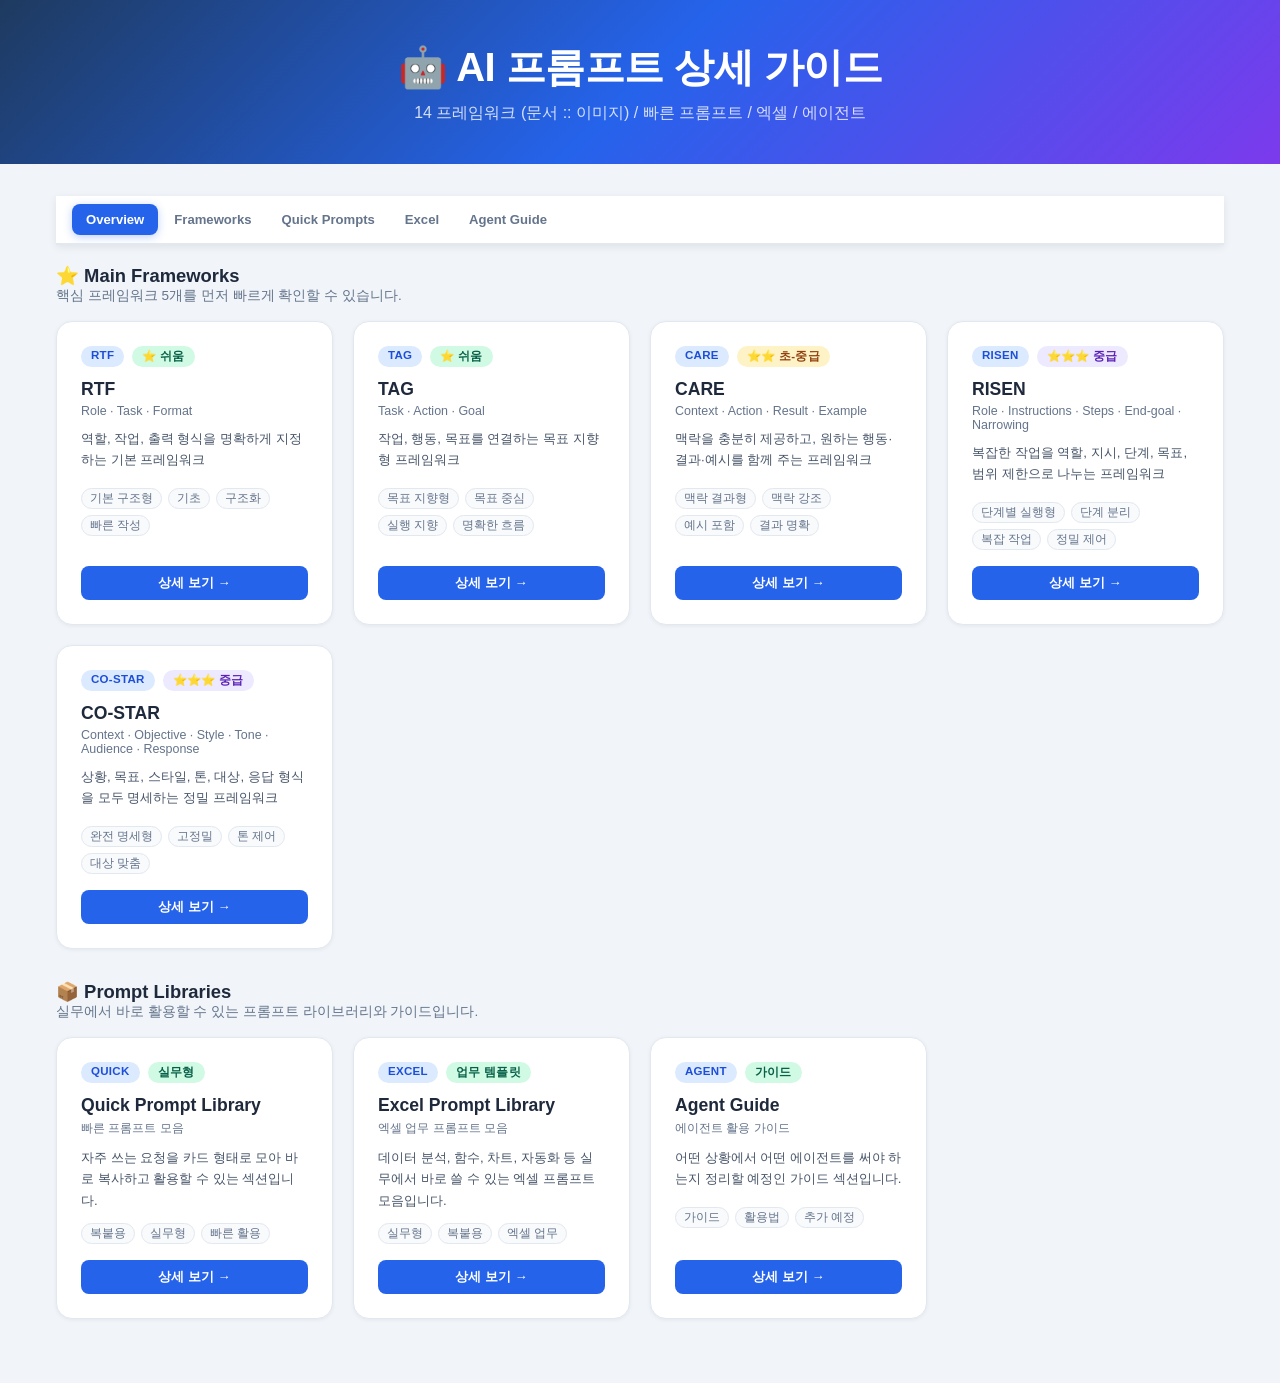
==== commit 9e821960: "Change navbar and also convert to Korean" ====
--- a/index.html
+++ b/index.html
@@ -3,18 +3,22 @@
 <head>
   <meta charset="UTF-8" />
   <meta name="viewport" content="width=device-width, initial-scale=1.0" />
-  <title>AI Prompt Framework Guide</title>
+  <title>AI 프롬프트 상세 가이드</title>
   <link rel="stylesheet" href="./assets/css/styles.css" />
 </head>
 <body>
-  <header class="header">
-    <h1>AI Prompt Framework Guide</h1>
-    <p>14 Frameworks Complete Offline Guide</p>
+  <header class="site-header">
+    <div class="header-inner">
+      <h1>🤖 AI 프롬프트 상세 가이드</h1>
+      <p>14 프레임워크 (문서 :: 이미지) / 빠른 프롬프트 / 엑셀 / 에이전트</p>
+    </div>
   </header>
 
-  <nav id="main-nav"></nav>
-  <section id="sub-nav"></section>
-  <main id="app"></main>
+  <div class="page-shell">
+    <nav id="main-nav" class="main-nav"></nav>
+    <nav id="sub-nav" class="sub-nav"></nav>
+    <main id="app" class="content"></main>
+  </div>
 
   <script type="module" src="./assets/js/app.js"></script>
 </body>
--- a/assets/css/styles.css
+++ b/assets/css/styles.css
@@ -0,0 +1,889 @@
+/* =========================================
+   RESET / BASE
+========================================= */
+* {
+  box-sizing: border-box;
+  margin: 0;
+  padding: 0;
+}
+
+body {
+  font-family: -apple-system, BlinkMacSystemFont, "Segoe UI", sans-serif;
+  background: #f1f5f9;
+  color: #1e293b;
+  min-height: 100vh;
+}
+
+img {
+  max-width: 100%;
+  display: block;
+}
+
+button {
+  font: inherit;
+}
+
+/* =========================================
+   HEADER
+========================================= */
+.header,
+.site-header {
+  background: linear-gradient(135deg, #1e3a5f 0%, #2563eb 50%, #7c3aed 100%);
+  color: #fff;
+  padding: 40px 24px;
+  text-align: center;
+}
+
+.header-inner {
+  max-width: 1200px;
+  margin: 0 auto;
+}
+
+.header h1,
+.site-header h1,
+.header-inner h1 {
+  font-size: clamp(1.5rem, 4vw, 2.5rem);
+  font-weight: 800;
+  letter-spacing: -0.5px;
+}
+
+.header p,
+.site-header p,
+.header-inner p {
+  color: rgba(255, 255, 255, 0.8);
+  margin-top: 8px;
+  font-size: 1rem;
+}
+
+/* =========================================
+   NAV
+========================================= */
+.nav,
+.main-nav {
+  background: #fff;
+  border-bottom: 2px solid #e2e8f0;
+  padding: 0 16px;
+  overflow-x: auto;
+  white-space: nowrap;
+  position: sticky;
+  top: 0;
+  z-index: 100;
+  box-shadow: 0 2px 8px rgba(0, 0, 0, 0.08);
+}
+
+.sub-nav {
+  background: transparent;
+  border: none;
+  box-shadow: none;
+  padding: 0;
+  margin: 12px 0 20px;
+  overflow: visible;
+  white-space: normal;
+  position: static;
+}
+
+.nav::-webkit-scrollbar,
+.main-nav::-webkit-scrollbar,
+.sub-nav::-webkit-scrollbar {
+  height: 4px;
+}
+
+.nav::-webkit-scrollbar-track,
+.main-nav::-webkit-scrollbar-track,
+.sub-nav::-webkit-scrollbar-track {
+  background: #f1f5f9;
+}
+
+.nav::-webkit-scrollbar-thumb,
+.main-nav::-webkit-scrollbar-thumb,
+.sub-nav::-webkit-scrollbar-thumb {
+  background: #cbd5e1;
+  border-radius: 2px;
+}
+
+.nav-inner,
+.tab-row {
+  display: flex;
+  align-items: center;
+  justify-content: space-between;
+  gap: 12px;
+  padding: 8px 0;
+  min-width: max-content;
+  flex-wrap: wrap;
+}
+
+.nav-tabs-left,
+.main-tab-row,
+.sub-tab-row {
+  display: inline-flex;
+  gap: 2px;
+  align-items: center;
+  flex-wrap: wrap;
+}
+
+.nav-toggle-btn,
+.toggle-btn {
+  padding: 8px 14px;
+  border: none;
+  background: #1e293b;
+  color: #fff;
+  border-radius: 8px;
+  font-size: 0.82rem;
+  font-weight: 700;
+  cursor: pointer;
+  transition: all 0.2s;
+  white-space: nowrap;
+  flex-shrink: 0;
+}
+
+.nav-toggle-btn:hover,
+.toggle-btn:hover {
+  background: #334155;
+}
+
+.sub-nav .tab-row {
+  display: flex;
+  flex-wrap: wrap;
+  gap: 8px;
+  padding: 0;
+  background: transparent;
+  border: none;
+  box-shadow: none;
+  min-width: 0;
+}
+
+.sub-nav .tab-btn {
+  padding: 7px 13px;
+  border: 1px solid #e2e8f0;
+  background: #fff;
+  cursor: pointer;
+  font-size: 0.8rem;
+  font-weight: 600;
+  color: #64748b;
+  border-radius: 999px;
+  transition: all 0.2s;
+  white-space: nowrap;
+}
+
+.sub-nav .tab-btn:hover {
+  background: #f8fafc;
+  color: #1e293b;
+}
+
+.sub-nav .tab-btn.active {
+  background: #2563eb;
+  border-color: #2563eb;
+  color: #fff;
+  box-shadow: 0 2px 8px rgba(37,99,235,0.18);
+}
+
+.sub-nav .nav-toggle-btn,
+.sub-nav .toggle-btn {
+  padding: 7px 13px;
+  border: 1px solid #cbd5e1;
+  background: #f8fafc;
+  color: #334155;
+  border-radius: 999px;
+  font-size: 0.8rem;
+  font-weight: 700;
+  cursor: pointer;
+  transition: all 0.2s;
+}
+
+.sub-nav .toggle-btn:hover,
+.sub-nav .nav-toggle-btn:hover {
+  background: #e2e8f0;
+}
+
+.tab-btn {
+  padding: 8px 14px;
+  border: none;
+  background: none;
+  cursor: pointer;
+  font-size: 0.82rem;
+  font-weight: 600;
+  color: #64748b;
+  border-radius: 8px;
+  transition: all 0.2s;
+  white-space: nowrap;
+}
+
+.tab-btn:hover {
+  background: #f1f5f9;
+  color: #1e293b;
+}
+
+.tab-btn.active {
+  background: #2563eb;
+  color: #fff;
+  box-shadow: 0 2px 8px rgba(37, 99, 235, 0.3);
+}
+
+/* =========================================
+   MAIN LAYOUT
+========================================= */
+.main,
+.page-shell {
+  max-width: 1200px;
+  margin: 0 auto;
+  padding: 32px 16px;
+}
+
+.content {
+  min-height: 400px;
+}
+
+/* =========================================
+   OVERVIEW / GRID
+========================================= */
+.overview-grid,
+.card-grid {
+  display: grid;
+  grid-template-columns: repeat(auto-fill, minmax(260px, 1fr));
+  gap: 20px;
+}
+
+@media (max-width: 700px) {
+  .card-grid,
+  .overview-grid {
+    grid-template-columns: 1fr;
+  }
+}
+
+/* =========================================
+   OVERVIEW CARDS / FW CARDS
+========================================= */
+
+.fw-card,
+.card,
+.summary-card,
+.framework-card {
+  background: #fff;
+  border-radius: 16px;
+  padding: 24px;
+  box-shadow: 0 1px 4px rgba(0, 0, 0, 0.06);
+  border: 1px solid #e2e8f0;
+  transition: all 0.2s;
+  display: flex;
+  flex-direction: column;
+}
+
+.fw-card:hover,
+.card:hover,
+.summary-card:hover,
+.framework-card:hover {
+  transform: translateY(-3px);
+  box-shadow: 0 8px 24px rgba(0, 0, 0, 0.12);
+  border-color: #2563eb;
+}
+
+.fw-card h3,
+.card h3,
+.summary-card h3,
+.framework-card h3 {
+  font-size: 1.1rem;
+  font-weight: 700;
+  color: #1e293b;
+  margin-bottom: 4px;
+}
+
+.fw-card .fullname {
+  font-size: 0.78rem;
+  color: #64748b;
+  margin-bottom: 10px;
+}
+
+.fw-card p,
+.card p,
+.summary-card p,
+.framework-card p {
+  font-size: 0.83rem;
+  color: #475569;
+  line-height: 1.6;
+}
+
+.fw-card .view-btn {
+  margin-top: auto;
+}
+
+.fw-card p {
+  min-height: 48px;
+}
+
+.badge-row {
+  display: flex;
+  gap: 8px;
+  margin-bottom: 12px;
+  flex-wrap: wrap;
+}
+
+.badge {
+  padding: 3px 10px;
+  border-radius: 20px;
+  font-size: 0.72rem;
+  font-weight: 700;
+  letter-spacing: 0.3px;
+}
+
+.badge-id {
+  background: #dbeafe;
+  color: #1d4ed8;
+}
+
+.badge-easy {
+  background: #d1fae5;
+  color: #065f46;
+}
+
+.badge-medium {
+  background: #fef3c7;
+  color: #92400e;
+}
+
+.badge-intermediate {
+  background: #ede9fe;
+  color: #5b21b6;
+}
+
+.badge-advanced {
+  background: #fee2e2;
+  color: #991b1b;
+}
+
+.strengths {
+  display: flex;
+  gap: 6px;
+  flex-wrap: wrap;
+  margin-top: 12px;
+  margin-bottom: 16px;
+}
+
+.strength-tag {
+  padding: 2px 8px;
+  background: #f8fafc;
+  border: 1px solid #e2e8f0;
+  border-radius: 12px;
+  font-size: 0.72rem;
+  color: #64748b;
+}
+
+.view-btn {
+  margin-top: 16px;
+  width: 100%;
+  padding: 8px;
+  background: #2563eb;
+  color: #fff;
+  border: none;
+  border-radius: 8px;
+  font-weight: 600;
+  font-size: 0.82rem;
+  cursor: pointer;
+  transition: background 0.2s;
+}
+
+.view-btn:hover {
+  background: #1d4ed8;
+}
+
+/* =========================================
+   SECTION BLOCKS
+========================================= */
+.section-block,
+.hero-block,
+.section-header,
+.detail-view {
+  margin-bottom: 32px;
+}
+
+.section-head {
+  display: flex;
+  align-items: center;
+  justify-content: space-between;
+  gap: 12px;
+  margin-bottom: 16px;
+  flex-wrap: wrap;
+}
+
+.section-head h3,
+.section-header h2,
+.hero-block h2 {
+  font-size: 1.15rem;
+  font-weight: 800;
+  color: #1e293b;
+}
+
+.section-head p,
+.section-header p,
+.hero-block p {
+  font-size: 0.85rem;
+  color: #64748b;
+}
+
+.collapsible,
+.content-section {
+  display: none;
+}
+
+.collapsible.visible,
+.content-section.visible {
+  display: block;
+  animation: fadeIn 0.3s ease;
+}
+
+/* =========================================
+   DETAIL HERO
+========================================= */
+.detail-hero,
+.hero-block {
+  background: #fff;
+  border: 1px solid #e2e8f0;
+  border-radius: 20px;
+  padding: 28px 28px 22px;
+  box-shadow: 0 1px 4px rgba(0, 0, 0, 0.06);
+  margin-bottom: 20px;
+}
+
+.detail-top {
+  display: flex;
+  align-items: flex-start;
+  gap: 16px;
+  margin-bottom: 18px;
+}
+
+.detail-icon {
+  width: 48px;
+  height: 48px;
+  border-radius: 14px;
+  background: linear-gradient(135deg, #2563eb, #7c3aed);
+  display: flex;
+  align-items: center;
+  justify-content: center;
+  color: #fff;
+  font-size: 1.5rem;
+  font-weight: 800;
+  flex-shrink: 0;
+}
+
+.detail-title-wrap h2 {
+  font-size: 1.15rem;
+  font-weight: 800;
+  color: #0f172a;
+  margin: 0;
+}
+
+.detail-subtitle {
+  margin-top: 4px;
+  color: #64748b;
+  font-size: 0.95rem;
+}
+
+.detail-content-grid {
+  display: grid;
+  grid-template-columns: 1fr 1fr;
+  gap: 20px;
+  align-items: start;
+  margin-bottom: 24px;
+}
+/* =========================================
+   CONTENT CARDS
+========================================= */
+.content-card,
+.detail-card {
+  background: #fff;
+  border-radius: 14px;
+  padding: 24px;
+  box-shadow: 0 1px 4px rgba(0, 0, 0, 0.06);
+  border: 1px solid #e2e8f0;
+  height: auto;
+  min-height: 0;
+  align-self: start;
+}
+
+.content-card h4,
+.detail-card h4 {
+  font-size: 0.78rem;
+  font-weight: 700;
+  text-transform: uppercase;
+  letter-spacing: 0.8px;
+  color: #94a3b8;
+  margin-bottom: 12px;
+}
+
+.prompt-box {
+  background: #0f172a;
+  color: #e2e8f0;
+  border-radius: 10px;
+  padding: 16px;
+  font-family: "Courier New", monospace;
+  font-size: 0.8rem;
+  line-height: 1.7;
+  white-space: pre-wrap;
+  word-break: break-word;
+}
+
+.prompt-box, .result-box, .copy-box, pre {
+  min-height: 0;
+}
+
+.result-box,
+pre {
+  background: #f8fafc;
+  border: 1px solid #e2e8f0;
+  border-radius: 10px;
+  padding: 16px;
+  font-size: 0.85rem;
+  line-height: 1.7;
+  color: #475569;
+  white-space: pre-wrap;
+  word-break: break-word;
+  margin: 0;
+}
+
+/* =========================================
+   IMAGES
+========================================= */
+.img-wrap,
+.detail-image-wrap {
+  border-radius: 12px;
+  overflow: hidden;
+  background: #f1f5f9;
+  border: 1px solid #e2e8f0;
+}
+
+.img-wrap img,
+.card-image,
+.detail-image {
+  width: 100%;
+  height: 280px;
+  object-fit: cover;
+  display: block;
+}
+
+.img-desc {
+  padding: 14px;
+  background: #faf5ff;
+  border-top: 1px solid #ede9fe;
+  font-size: 0.82rem;
+  color: #5b21b6;
+  line-height: 1.6;
+  font-style: italic;
+}
+
+/* =========================================
+   BACK BUTTON
+========================================= */
+.back-btn {
+  padding: 10px 20px;
+  background: #f1f5f9;
+  border: 1px solid #e2e8f0;
+  border-radius: 8px;
+  font-weight: 600;
+  font-size: 0.85rem;
+  cursor: pointer;
+  color: #475569;
+  margin-bottom: 20px;
+  transition: all 0.2s;
+}
+
+.back-btn:hover {
+  background: #e2e8f0;
+  color: #1e293b;
+}
+
+/* =========================================
+   GUIDE BLOCKS
+========================================= */
+.prompt-guide {
+  margin-bottom: 16px;
+  display: grid;
+  gap: 10px;
+}
+
+.guide-item {
+  border-radius: 12px;
+  padding: 12px 14px;
+  border: 1px solid #e2e8f0;
+  background: #f8fafc;
+}
+
+.guide-label {
+  display: block;
+  font-size: 0.72rem;
+  font-weight: 800;
+  letter-spacing: 0.4px;
+  text-transform: uppercase;
+  margin-bottom: 6px;
+  color: #64748b;
+}
+
+.guide-text {
+  font-size: 0.84rem;
+  line-height: 1.65;
+  color: #334155;
+}
+
+.guide-item.use-when {
+  background: #f0fdf4;
+  border-color: #bbf7d0;
+}
+
+.guide-item.use-when .guide-label {
+  color: #15803d;
+}
+
+.guide-item.quick-example {
+  background: #eff6ff;
+  border-color: #bfdbfe;
+}
+
+.guide-item.quick-example .guide-label {
+  color: #1d4ed8;
+}
+
+.quick-example-text {
+  font-weight: 600;
+}
+
+/* =========================================
+   STRATEGY TABS
+========================================= */
+.strategy-grid,
+.strategy-switch {
+  display: grid;
+  grid-template-columns: 1fr 1fr;
+  gap: 20px;
+  margin-bottom: 20px;
+}
+
+.strategy-tab {
+  width: 100%;
+  border: 1px solid transparent;
+  border-radius: 18px;
+  padding: 22px 24px;
+  text-align: left;
+  cursor: pointer;
+  transition: all 0.22s ease;
+  background: #fff;
+  box-shadow: 0 1px 4px rgba(0, 0, 0, 0.06);
+}
+
+.strategy-tab:hover {
+  transform: translateY(-2px);
+  box-shadow: 0 8px 24px rgba(0, 0, 0, 0.1);
+}
+
+.strategy-tab.doc {
+  background: #eff6ff;
+  border-color: #bfdbfe;
+}
+
+.strategy-tab.img {
+  background: #faf5ff;
+  border-color: #e9d5ff;
+}
+
+.strategy-tab.active.doc {
+  background: #dbeafe;
+  border-color: #60a5fa;
+  box-shadow: 0 8px 24px rgba(37, 99, 235, 0.18);
+}
+
+.strategy-tab.active.img {
+  background: #f3e8ff;
+  border-color: #c084fc;
+  box-shadow: 0 8px 24px rgba(124, 58, 237, 0.18);
+}
+
+.strategy-tab-head {
+  display: flex;
+  align-items: center;
+  gap: 10px;
+  font-size: 1.05rem;
+  font-weight: 800;
+  margin-bottom: 8px;
+}
+
+.strategy-tab.doc .strategy-tab-head {
+  color: #1d4ed8;
+}
+
+.strategy-tab.img .strategy-tab-head {
+  color: #7c3aed;
+}
+
+.strategy-tab-body {
+  font-size: 0.92rem;
+  line-height: 1.7;
+}
+
+.strategy-tab.doc .strategy-tab-body {
+  color: #2563eb;
+}
+
+.strategy-tab.img .strategy-tab-body {
+  color: #9333ea;
+}
+
+/* =========================================
+   TABLES
+========================================= */
+.comparison-table {
+  background: #fff;
+  border-radius: 16px;
+  padding: 24px;
+  box-shadow: 0 1px 4px rgba(0, 0, 0, 0.06);
+  border: 1px solid #e2e8f0;
+  overflow-x: auto;
+}
+
+table {
+  width: 100%;
+  border-collapse: collapse;
+  font-size: 0.82rem;
+}
+
+th {
+  background: #f8fafc;
+  padding: 12px 10px;
+  text-align: left;
+  font-weight: 700;
+  color: #374151;
+  border-bottom: 2px solid #e2e8f0;
+  white-space: nowrap;
+}
+
+td {
+  padding: 11px 10px;
+  border-bottom: 1px solid #f1f5f9;
+  vertical-align: top;
+  line-height: 1.5;
+}
+
+tr:last-child td {
+  border-bottom: none;
+}
+
+tr:hover td {
+  background: #f8fafc;
+}
+
+.diff-badge {
+  padding: 2px 8px;
+  border-radius: 12px;
+  font-size: 0.72rem;
+  background: #eef2ff;
+  color: #4338ca;
+  margin-right: 4px;
+  font-weight: 600;
+  white-space: nowrap;
+}
+
+/* =========================================
+   EXCEL CATEGORY BUTTONS
+========================================= */
+.excel-category-bar {
+  display: flex;
+  flex-wrap: wrap;
+  gap: 10px;
+  margin-bottom: 24px;
+}
+
+.excel-cat-btn {
+  padding: 10px 16px;
+  border: 1px solid #e2e8f0;
+  background: #fff;
+  color: #475569;
+  border-radius: 10px;
+  font-weight: 700;
+  font-size: 0.84rem;
+  cursor: pointer;
+  transition: all 0.2s;
+}
+
+.excel-cat-btn:hover {
+  background: #f8fafc;
+  color: #1e293b;
+}
+
+.excel-cat-btn.active {
+  background: #2563eb;
+  border-color: #2563eb;
+  color: #fff;
+  box-shadow: 0 2px 8px rgba(37, 99, 235, 0.25);
+}
+
+/* =========================================
+   COPY BOX
+========================================= */
+.copy-box {
+  position: relative;
+  background: #0f172a;
+  color: #e2e8f0;
+  border-radius: 10px;
+  padding: 14px;
+  margin-top: 6px;
+  font-size: 13px;
+  line-height: 1.5;
+}
+
+.copy-box pre {
+  margin: 0;
+  white-space: pre-wrap;
+  word-break: break-word;
+  font-family: "Consolas", monospace;
+  background: transparent;
+  border: none;
+  min-height: auto;
+  padding: 0;
+  color: inherit;
+}
+
+.copy-btn {
+  position: absolute;
+  top: 8px;
+  right: 8px;
+  background: transparent;
+  border: none;
+  cursor: pointer;
+  padding: 4px;
+}
+
+.copy-icon {
+  width: 18px;
+  height: 18px;
+  fill: #94a3b8;
+  transition: all 0.2s ease;
+}
+
+.copy-btn:hover .copy-icon {
+  fill: #2563eb;
+  transform: scale(1.1);
+}
+
+/* =========================================
+   ANIMATION / RESPONSIVE
+========================================= */
+@keyframes fadeIn {
+  from {
+    opacity: 0;
+    transform: translateY(8px);
+  }
+  to {
+    opacity: 1;
+    transform: translateY(0);
+  }
+}
+
+@media (max-width: 800px) {
+  .strategy-grid,
+  .strategy-switch,
+  .detail-content-grid {
+    grid-template-columns: 1fr;
+  }
+}
+
+@media (max-width: 768px) {
+  .detail-top {
+    flex-direction: column;
+  }
+}
